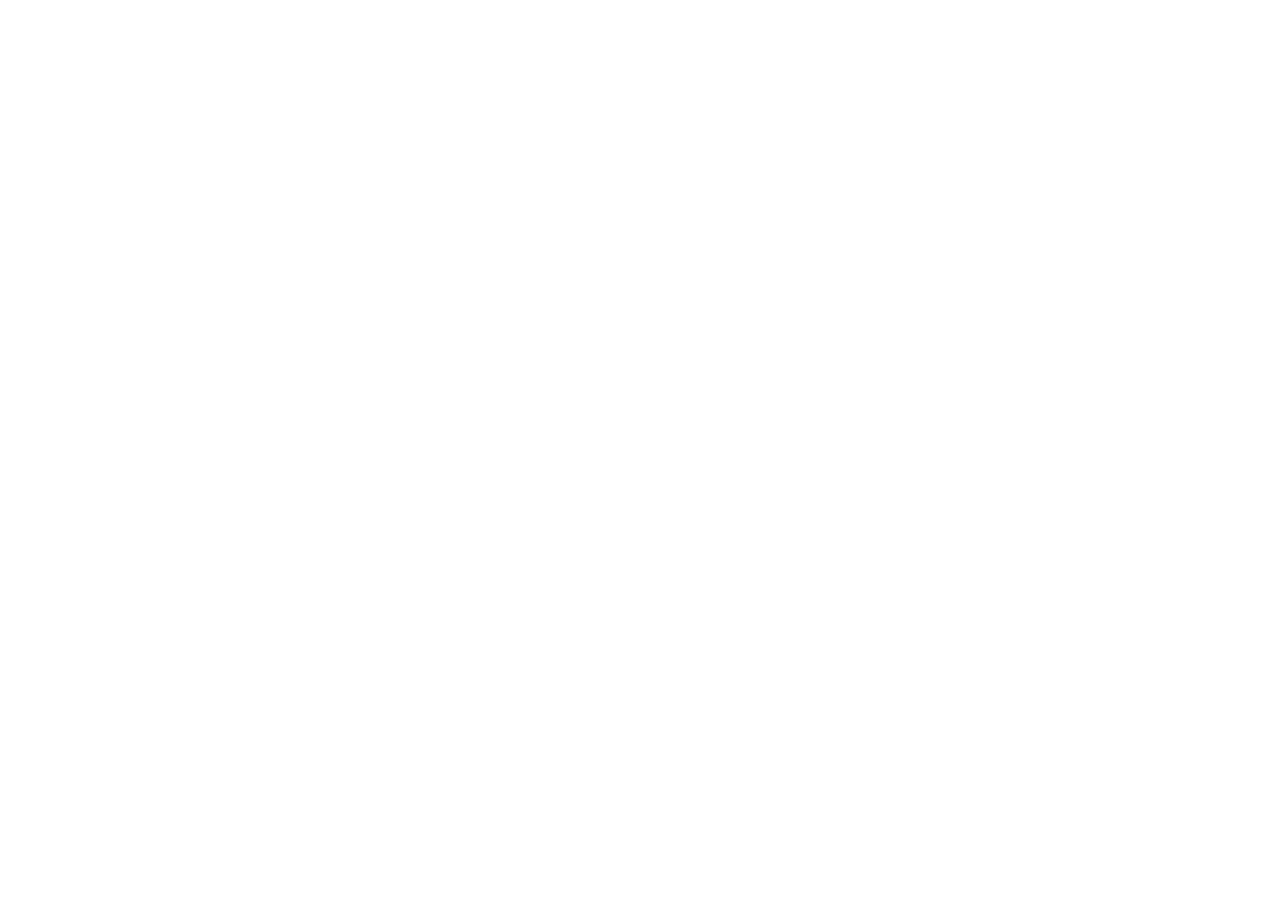
==== index.html @ 8cc7f7be "index-file + favicon" ====
<!DOCTYPE html>
<html lang="en">
<head>
    <meta charset="UTF-8">

    <meta name="description" content="">

    <meta property="og:type" content="website"/>
    <meta property="og:title" content="Ninjago"/>
    <meta property="og:description" content=""/>
    <meta property="og:url" content=""/>
    <meta property="og:image" content=""/>

    <meta name="viewport" content="width=device-width, initial-scale=1">

    <link rel="shortcut icon" href="/favicon.ico" type="image/x-icon">
    <link rel="icon" href="/favicon.ico" type="image/x-icon">

    <title>Ninjago</title>
</head>
<body>

</body>
</html>
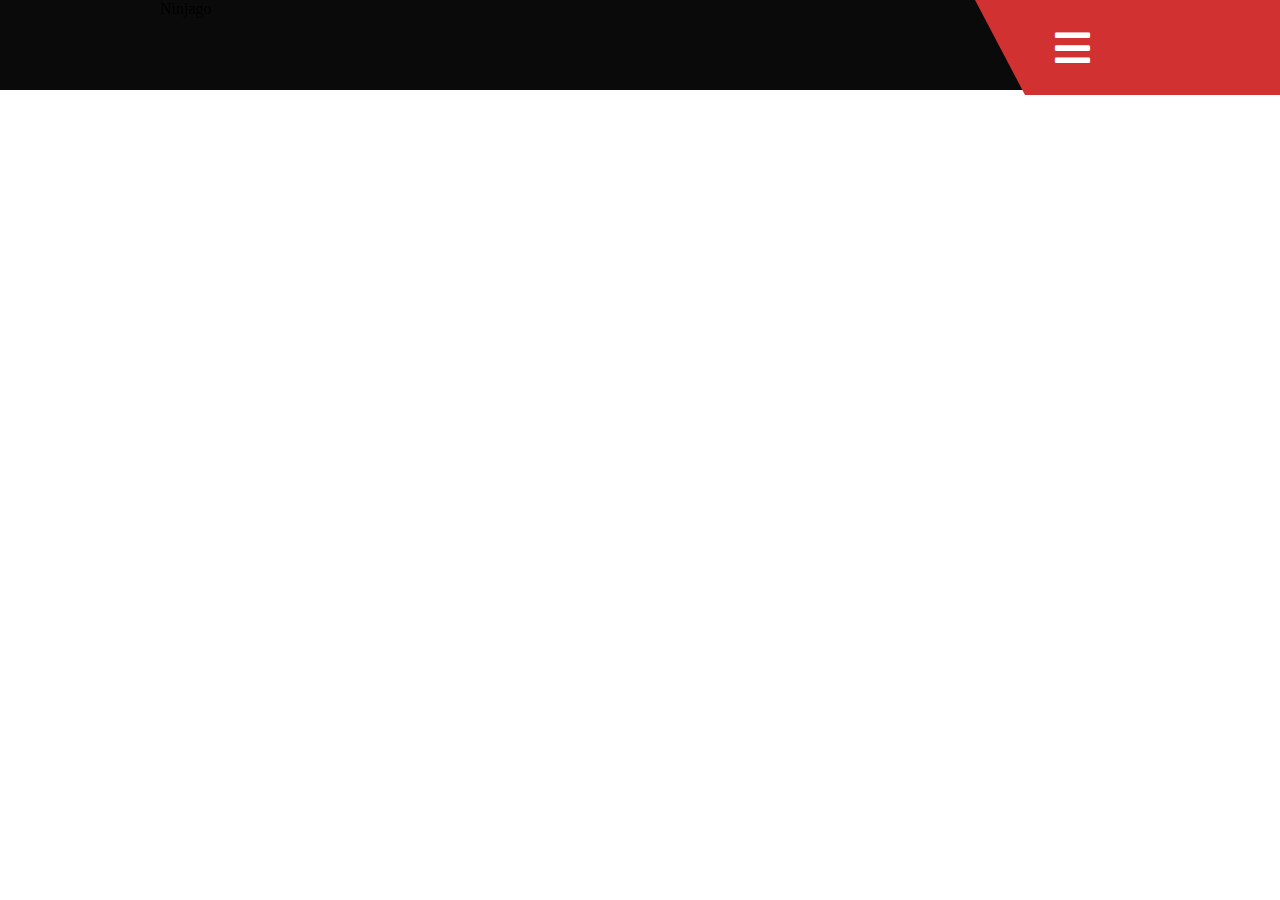
==== commit 57d56af5: "web" ====
--- a/index.html
+++ b/index.html
@@ -1,24 +1,48 @@
 <!DOCTYPE html>
 <html lang="en">
 <head>
-    <meta charset="UTF-8">
+    <meta charset="UTF-8"/>
 
-    <meta name="description" content="">
+    <meta name="description" content="Explore the world of Ninjago, meet them and their stories
+and become a Ninja! This is a fan website made for fans!"/>
 
     <meta property="og:type" content="website"/>
     <meta property="og:title" content="Ninjago"/>
-    <meta property="og:description" content=""/>
+    <meta property="og:description" content="Explore the world of Ninjago, meet them and their stories
+and become a Ninja! This is a fan website made for fans!"/>
     <meta property="og:url" content=""/>
     <meta property="og:image" content=""/>
 
-    <meta name="viewport" content="width=device-width, initial-scale=1">
+    <meta name="viewport" content="width=device-width, initial-scale=1"/>
 
-    <link rel="shortcut icon" href="/favicon.ico" type="image/x-icon">
-    <link rel="icon" href="/favicon.ico" type="image/x-icon">
+    <link rel="shortcut icon" href="favicon.ico" type="image/x-icon"/>
+    <link rel="icon" href="favicon.ico" type="image/x-icon"/>
 
     <title>Ninjago</title>
+
+    <link rel="stylesheet" href="css/reset.css">
+    <link rel="stylesheet" href="css/normalize.css">
+    <link rel="stylesheet" href="css/all.min.css">
+    <link rel="stylesheet" href="css/style.css">
 </head>
 <body>
-
+    <header class="header">
+        <div class="container">
+            <div class="header-container">
+                <div class="logo">
+                    <span>Ninjago</span>
+                </div>
+                <div class="nav-menu">
+                    <div class="nav-container">
+                        <div class="triangle"></div>
+                        <div class="icon-container">
+                            <i class="fas fa-bars"></i>
+                            <div class="red-bar"></div>
+                        </div>
+                    </div>
+                </div>
+            </div>
+        </div>
+    </header>
 </body>
 </html>--- a/css/all.min.css
+++ b/css/all.min.css
@@ -0,0 +1,5 @@
+/*!
+ * Font Awesome Free 5.15.3 by @fontawesome - https://fontawesome.com
+ * License - https://fontawesome.com/license/free (Icons: CC BY 4.0, Fonts: SIL OFL 1.1, Code: MIT License)
+ */
+.fa,.fab,.fad,.fal,.far,.fas{-moz-osx-font-smoothing:grayscale;-webkit-font-smoothing:antialiased;display:inline-block;font-style:normal;font-variant:normal;text-rendering:auto;line-height:1}.fa-lg{font-size:1.33333em;line-height:.75em;vertical-align:-.0667em}.fa-xs{font-size:.75em}.fa-sm{font-size:.875em}.fa-1x{font-size:1em}.fa-2x{font-size:2em}.fa-3x{font-size:3em}.fa-4x{font-size:4em}.fa-5x{font-size:5em}.fa-6x{font-size:6em}.fa-7x{font-size:7em}.fa-8x{font-size:8em}.fa-9x{font-size:9em}.fa-10x{font-size:10em}.fa-fw{text-align:center;width:1.25em}.fa-ul{list-style-type:none;margin-left:2.5em;padding-left:0}.fa-ul>li{position:relative}.fa-li{left:-2em;position:absolute;text-align:center;width:2em;line-height:inherit}.fa-border{border:.08em solid #eee;border-radius:.1em;padding:.2em .25em .15em}.fa-pull-left{float:left}.fa-pull-right{float:right}.fa.fa-pull-left,.fab.fa-pull-left,.fal.fa-pull-left,.far.fa-pull-left,.fas.fa-pull-left{margin-right:.3em}.fa.fa-pull-right,.fab.fa-pull-right,.fal.fa-pull-right,.far.fa-pull-right,.fas.fa-pull-right{margin-left:.3em}.fa-spin{-webkit-animation:fa-spin 2s linear infinite;animation:fa-spin 2s linear infinite}.fa-pulse{-webkit-animation:fa-spin 1s steps(8) infinite;animation:fa-spin 1s steps(8) infinite}@-webkit-keyframes fa-spin{0%{-webkit-transform:rotate(0deg);transform:rotate(0deg)}to{-webkit-transform:rotate(1turn);transform:rotate(1turn)}}@keyframes fa-spin{0%{-webkit-transform:rotate(0deg);transform:rotate(0deg)}to{-webkit-transform:rotate(1turn);transform:rotate(1turn)}}.fa-rotate-90{-ms-filter:"progid:DXImageTransform.Microsoft.BasicImage(rotation=1)";-webkit-transform:rotate(90deg);transform:rotate(90deg)}.fa-rotate-180{-ms-filter:"progid:DXImageTransform.Microsoft.BasicImage(rotation=2)";-webkit-transform:rotate(180deg);transform:rotate(180deg)}.fa-rotate-270{-ms-filter:"progid:DXImageTransform.Microsoft.BasicImage(rotation=3)";-webkit-transform:rotate(270deg);transform:rotate(270deg)}.fa-flip-horizontal{-ms-filter:"progid:DXImageTransform.Microsoft.BasicImage(rotation=0, mirror=1)";-webkit-transform:scaleX(-1);transform:scaleX(-1)}.fa-flip-vertical{-webkit-transform:scaleY(-1);transform:scaleY(-1)}.fa-flip-both,.fa-flip-horizontal.fa-flip-vertical,.fa-flip-vertical{-ms-filter:"progid:DXImageTransform.Microsoft.BasicImage(rotation=2, mirror=1)"}.fa-flip-both,.fa-flip-horizontal.fa-flip-vertical{-webkit-transform:scale(-1);transform:scale(-1)}:root .fa-flip-both,:root .fa-flip-horizontal,:root .fa-flip-vertical,:root .fa-rotate-90,:root .fa-rotate-180,:root .fa-rotate-270{-webkit-filter:none;filter:none}.fa-stack{display:inline-block;height:2em;line-height:2em;position:relative;vertical-align:middle;width:2.5em}.fa-stack-1x,.fa-stack-2x{left:0;position:absolute;text-align:center;width:100%}.fa-stack-1x{line-height:inherit}.fa-stack-2x{font-size:2em}.fa-inverse{color:#fff}.fa-500px:before{content:"\f26e"}.fa-accessible-icon:before{content:"\f368"}.fa-accusoft:before{content:"\f369"}.fa-acquisitions-incorporated:before{content:"\f6af"}.fa-ad:before{content:"\f641"}.fa-address-book:before{content:"\f2b9"}.fa-address-card:before{content:"\f2bb"}.fa-adjust:before{content:"\f042"}.fa-adn:before{content:"\f170"}.fa-adversal:before{content:"\f36a"}.fa-affiliatetheme:before{content:"\f36b"}.fa-air-freshener:before{content:"\f5d0"}.fa-airbnb:before{content:"\f834"}.fa-algolia:before{content:"\f36c"}.fa-align-center:before{content:"\f037"}.fa-align-justify:before{content:"\f039"}.fa-align-left:before{content:"\f036"}.fa-align-right:before{content:"\f038"}.fa-alipay:before{content:"\f642"}.fa-allergies:before{content:"\f461"}.fa-amazon:before{content:"\f270"}.fa-amazon-pay:before{content:"\f42c"}.fa-ambulance:before{content:"\f0f9"}.fa-american-sign-language-interpreting:before{content:"\f2a3"}.fa-amilia:before{content:"\f36d"}.fa-anchor:before{content:"\f13d"}.fa-android:before{content:"\f17b"}.fa-angellist:before{content:"\f209"}.fa-angle-double-down:before{content:"\f103"}.fa-angle-double-left:before{content:"\f100"}.fa-angle-double-right:before{content:"\f101"}.fa-angle-double-up:before{content:"\f102"}.fa-angle-down:before{content:"\f107"}.fa-angle-left:before{content:"\f104"}.fa-angle-right:before{content:"\f105"}.fa-angle-up:before{content:"\f106"}.fa-angry:before{content:"\f556"}.fa-angrycreative:before{content:"\f36e"}.fa-angular:before{content:"\f420"}.fa-ankh:before{content:"\f644"}.fa-app-store:before{content:"\f36f"}.fa-app-store-ios:before{content:"\f370"}.fa-apper:before{content:"\f371"}.fa-apple:before{content:"\f179"}.fa-apple-alt:before{content:"\f5d1"}.fa-apple-pay:before{content:"\f415"}.fa-archive:before{content:"\f187"}.fa-archway:before{content:"\f557"}.fa-arrow-alt-circle-down:before{content:"\f358"}.fa-arrow-alt-circle-left:before{content:"\f359"}.fa-arrow-alt-circle-right:before{content:"\f35a"}.fa-arrow-alt-circle-up:before{content:"\f35b"}.fa-arrow-circle-down:before{content:"\f0ab"}.fa-arrow-circle-left:before{content:"\f0a8"}.fa-arrow-circle-right:before{content:"\f0a9"}.fa-arrow-circle-up:before{content:"\f0aa"}.fa-arrow-down:before{content:"\f063"}.fa-arrow-left:before{content:"\f060"}.fa-arrow-right:before{content:"\f061"}.fa-arrow-up:before{content:"\f062"}.fa-arrows-alt:before{content:"\f0b2"}.fa-arrows-alt-h:before{content:"\f337"}.fa-arrows-alt-v:before{content:"\f338"}.fa-artstation:before{content:"\f77a"}.fa-assistive-listening-systems:before{content:"\f2a2"}.fa-asterisk:before{content:"\f069"}.fa-asymmetrik:before{content:"\f372"}.fa-at:before{content:"\f1fa"}.fa-atlas:before{content:"\f558"}.fa-atlassian:before{content:"\f77b"}.fa-atom:before{content:"\f5d2"}.fa-audible:before{content:"\f373"}.fa-audio-description:before{content:"\f29e"}.fa-autoprefixer:before{content:"\f41c"}.fa-avianex:before{content:"\f374"}.fa-aviato:before{content:"\f421"}.fa-award:before{content:"\f559"}.fa-aws:before{content:"\f375"}.fa-baby:before{content:"\f77c"}.fa-baby-carriage:before{content:"\f77d"}.fa-backspace:before{content:"\f55a"}.fa-backward:before{content:"\f04a"}.fa-bacon:before{content:"\f7e5"}.fa-bacteria:before{content:"\e059"}.fa-bacterium:before{content:"\e05a"}.fa-bahai:before{content:"\f666"}.fa-balance-scale:before{content:"\f24e"}.fa-balance-scale-left:before{content:"\f515"}.fa-balance-scale-right:before{content:"\f516"}.fa-ban:before{content:"\f05e"}.fa-band-aid:before{content:"\f462"}.fa-bandcamp:before{content:"\f2d5"}.fa-barcode:before{content:"\f02a"}.fa-bars:before{content:"\f0c9"}.fa-baseball-ball:before{content:"\f433"}.fa-basketball-ball:before{content:"\f434"}.fa-bath:before{content:"\f2cd"}.fa-battery-empty:before{content:"\f244"}.fa-battery-full:before{content:"\f240"}.fa-battery-half:before{content:"\f242"}.fa-battery-quarter:before{content:"\f243"}.fa-battery-three-quarters:before{content:"\f241"}.fa-battle-net:before{content:"\f835"}.fa-bed:before{content:"\f236"}.fa-beer:before{content:"\f0fc"}.fa-behance:before{content:"\f1b4"}.fa-behance-square:before{content:"\f1b5"}.fa-bell:before{content:"\f0f3"}.fa-bell-slash:before{content:"\f1f6"}.fa-bezier-curve:before{content:"\f55b"}.fa-bible:before{content:"\f647"}.fa-bicycle:before{content:"\f206"}.fa-biking:before{content:"\f84a"}.fa-bimobject:before{content:"\f378"}.fa-binoculars:before{content:"\f1e5"}.fa-biohazard:before{content:"\f780"}.fa-birthday-cake:before{content:"\f1fd"}.fa-bitbucket:before{content:"\f171"}.fa-bitcoin:before{content:"\f379"}.fa-bity:before{content:"\f37a"}.fa-black-tie:before{content:"\f27e"}.fa-blackberry:before{content:"\f37b"}.fa-blender:before{content:"\f517"}.fa-blender-phone:before{content:"\f6b6"}.fa-blind:before{content:"\f29d"}.fa-blog:before{content:"\f781"}.fa-blogger:before{content:"\f37c"}.fa-blogger-b:before{content:"\f37d"}.fa-bluetooth:before{content:"\f293"}.fa-bluetooth-b:before{content:"\f294"}.fa-bold:before{content:"\f032"}.fa-bolt:before{content:"\f0e7"}.fa-bomb:before{content:"\f1e2"}.fa-bone:before{content:"\f5d7"}.fa-bong:before{content:"\f55c"}.fa-book:before{content:"\f02d"}.fa-book-dead:before{content:"\f6b7"}.fa-book-medical:before{content:"\f7e6"}.fa-book-open:before{content:"\f518"}.fa-book-reader:before{content:"\f5da"}.fa-bookmark:before{content:"\f02e"}.fa-bootstrap:before{content:"\f836"}.fa-border-all:before{content:"\f84c"}.fa-border-none:before{content:"\f850"}.fa-border-style:before{content:"\f853"}.fa-bowling-ball:before{content:"\f436"}.fa-box:before{content:"\f466"}.fa-box-open:before{content:"\f49e"}.fa-box-tissue:before{content:"\e05b"}.fa-boxes:before{content:"\f468"}.fa-braille:before{content:"\f2a1"}.fa-brain:before{content:"\f5dc"}.fa-bread-slice:before{content:"\f7ec"}.fa-briefcase:before{content:"\f0b1"}.fa-briefcase-medical:before{content:"\f469"}.fa-broadcast-tower:before{content:"\f519"}.fa-broom:before{content:"\f51a"}.fa-brush:before{content:"\f55d"}.fa-btc:before{content:"\f15a"}.fa-buffer:before{content:"\f837"}.fa-bug:before{content:"\f188"}.fa-building:before{content:"\f1ad"}.fa-bullhorn:before{content:"\f0a1"}.fa-bullseye:before{content:"\f140"}.fa-burn:before{content:"\f46a"}.fa-buromobelexperte:before{content:"\f37f"}.fa-bus:before{content:"\f207"}.fa-bus-alt:before{content:"\f55e"}.fa-business-time:before{content:"\f64a"}.fa-buy-n-large:before{content:"\f8a6"}.fa-buysellads:before{content:"\f20d"}.fa-calculator:before{content:"\f1ec"}.fa-calendar:before{content:"\f133"}.fa-calendar-alt:before{content:"\f073"}.fa-calendar-check:before{content:"\f274"}.fa-calendar-day:before{content:"\f783"}.fa-calendar-minus:before{content:"\f272"}.fa-calendar-plus:before{content:"\f271"}.fa-calendar-times:before{content:"\f273"}.fa-calendar-week:before{content:"\f784"}.fa-camera:before{content:"\f030"}.fa-camera-retro:before{content:"\f083"}.fa-campground:before{content:"\f6bb"}.fa-canadian-maple-leaf:before{content:"\f785"}.fa-candy-cane:before{content:"\f786"}.fa-cannabis:before{content:"\f55f"}.fa-capsules:before{content:"\f46b"}.fa-car:before{content:"\f1b9"}.fa-car-alt:before{content:"\f5de"}.fa-car-battery:before{content:"\f5df"}.fa-car-crash:before{content:"\f5e1"}.fa-car-side:before{content:"\f5e4"}.fa-caravan:before{content:"\f8ff"}.fa-caret-down:before{content:"\f0d7"}.fa-caret-left:before{content:"\f0d9"}.fa-caret-right:before{content:"\f0da"}.fa-caret-square-down:before{content:"\f150"}.fa-caret-square-left:before{content:"\f191"}.fa-caret-square-right:before{content:"\f152"}.fa-caret-square-up:before{content:"\f151"}.fa-caret-up:before{content:"\f0d8"}.fa-carrot:before{content:"\f787"}.fa-cart-arrow-down:before{content:"\f218"}.fa-cart-plus:before{content:"\f217"}.fa-cash-register:before{content:"\f788"}.fa-cat:before{content:"\f6be"}.fa-cc-amazon-pay:before{content:"\f42d"}.fa-cc-amex:before{content:"\f1f3"}.fa-cc-apple-pay:before{content:"\f416"}.fa-cc-diners-club:before{content:"\f24c"}.fa-cc-discover:before{content:"\f1f2"}.fa-cc-jcb:before{content:"\f24b"}.fa-cc-mastercard:before{content:"\f1f1"}.fa-cc-paypal:before{content:"\f1f4"}.fa-cc-stripe:before{content:"\f1f5"}.fa-cc-visa:before{content:"\f1f0"}.fa-centercode:before{content:"\f380"}.fa-centos:before{content:"\f789"}.fa-certificate:before{content:"\f0a3"}.fa-chair:before{content:"\f6c0"}.fa-chalkboard:before{content:"\f51b"}.fa-chalkboard-teacher:before{content:"\f51c"}.fa-charging-station:before{content:"\f5e7"}.fa-chart-area:before{content:"\f1fe"}.fa-chart-bar:before{content:"\f080"}.fa-chart-line:before{content:"\f201"}.fa-chart-pie:before{content:"\f200"}.fa-check:before{content:"\f00c"}.fa-check-circle:before{content:"\f058"}.fa-check-double:before{content:"\f560"}.fa-check-square:before{content:"\f14a"}.fa-cheese:before{content:"\f7ef"}.fa-chess:before{content:"\f439"}.fa-chess-bishop:before{content:"\f43a"}.fa-chess-board:before{content:"\f43c"}.fa-chess-king:before{content:"\f43f"}.fa-chess-knight:before{content:"\f441"}.fa-chess-pawn:before{content:"\f443"}.fa-chess-queen:before{content:"\f445"}.fa-chess-rook:before{content:"\f447"}.fa-chevron-circle-down:before{content:"\f13a"}.fa-chevron-circle-left:before{content:"\f137"}.fa-chevron-circle-right:before{content:"\f138"}.fa-chevron-circle-up:before{content:"\f139"}.fa-chevron-down:before{content:"\f078"}.fa-chevron-left:before{content:"\f053"}.fa-chevron-right:before{content:"\f054"}.fa-chevron-up:before{content:"\f077"}.fa-child:before{content:"\f1ae"}.fa-chrome:before{content:"\f268"}.fa-chromecast:before{content:"\f838"}.fa-church:before{content:"\f51d"}.fa-circle:before{content:"\f111"}.fa-circle-notch:before{content:"\f1ce"}.fa-city:before{content:"\f64f"}.fa-clinic-medical:before{content:"\f7f2"}.fa-clipboard:before{content:"\f328"}.fa-clipboard-check:before{content:"\f46c"}.fa-clipboard-list:before{content:"\f46d"}.fa-clock:before{content:"\f017"}.fa-clone:before{content:"\f24d"}.fa-closed-captioning:before{content:"\f20a"}.fa-cloud:before{content:"\f0c2"}.fa-cloud-download-alt:before{content:"\f381"}.fa-cloud-meatball:before{content:"\f73b"}.fa-cloud-moon:before{content:"\f6c3"}.fa-cloud-moon-rain:before{content:"\f73c"}.fa-cloud-rain:before{content:"\f73d"}.fa-cloud-showers-heavy:before{content:"\f740"}.fa-cloud-sun:before{content:"\f6c4"}.fa-cloud-sun-rain:before{content:"\f743"}.fa-cloud-upload-alt:before{content:"\f382"}.fa-cloudflare:before{content:"\e07d"}.fa-cloudscale:before{content:"\f383"}.fa-cloudsmith:before{content:"\f384"}.fa-cloudversify:before{content:"\f385"}.fa-cocktail:before{content:"\f561"}.fa-code:before{content:"\f121"}.fa-code-branch:before{content:"\f126"}.fa-codepen:before{content:"\f1cb"}.fa-codiepie:before{content:"\f284"}.fa-coffee:before{content:"\f0f4"}.fa-cog:before{content:"\f013"}.fa-cogs:before{content:"\f085"}.fa-coins:before{content:"\f51e"}.fa-columns:before{content:"\f0db"}.fa-comment:before{content:"\f075"}.fa-comment-alt:before{content:"\f27a"}.fa-comment-dollar:before{content:"\f651"}.fa-comment-dots:before{content:"\f4ad"}.fa-comment-medical:before{content:"\f7f5"}.fa-comment-slash:before{content:"\f4b3"}.fa-comments:before{content:"\f086"}.fa-comments-dollar:before{content:"\f653"}.fa-compact-disc:before{content:"\f51f"}.fa-compass:before{content:"\f14e"}.fa-compress:before{content:"\f066"}.fa-compress-alt:before{content:"\f422"}.fa-compress-arrows-alt:before{content:"\f78c"}.fa-concierge-bell:before{content:"\f562"}.fa-confluence:before{content:"\f78d"}.fa-connectdevelop:before{content:"\f20e"}.fa-contao:before{content:"\f26d"}.fa-cookie:before{content:"\f563"}.fa-cookie-bite:before{content:"\f564"}.fa-copy:before{content:"\f0c5"}.fa-copyright:before{content:"\f1f9"}.fa-cotton-bureau:before{content:"\f89e"}.fa-couch:before{content:"\f4b8"}.fa-cpanel:before{content:"\f388"}.fa-creative-commons:before{content:"\f25e"}.fa-creative-commons-by:before{content:"\f4e7"}.fa-creative-commons-nc:before{content:"\f4e8"}.fa-creative-commons-nc-eu:before{content:"\f4e9"}.fa-creative-commons-nc-jp:before{content:"\f4ea"}.fa-creative-commons-nd:before{content:"\f4eb"}.fa-creative-commons-pd:before{content:"\f4ec"}.fa-creative-commons-pd-alt:before{content:"\f4ed"}.fa-creative-commons-remix:before{content:"\f4ee"}.fa-creative-commons-sa:before{content:"\f4ef"}.fa-creative-commons-sampling:before{content:"\f4f0"}.fa-creative-commons-sampling-plus:before{content:"\f4f1"}.fa-creative-commons-share:before{content:"\f4f2"}.fa-creative-commons-zero:before{content:"\f4f3"}.fa-credit-card:before{content:"\f09d"}.fa-critical-role:before{content:"\f6c9"}.fa-crop:before{content:"\f125"}.fa-crop-alt:before{content:"\f565"}.fa-cross:before{content:"\f654"}.fa-crosshairs:before{content:"\f05b"}.fa-crow:before{content:"\f520"}.fa-crown:before{content:"\f521"}.fa-crutch:before{content:"\f7f7"}.fa-css3:before{content:"\f13c"}.fa-css3-alt:before{content:"\f38b"}.fa-cube:before{content:"\f1b2"}.fa-cubes:before{content:"\f1b3"}.fa-cut:before{content:"\f0c4"}.fa-cuttlefish:before{content:"\f38c"}.fa-d-and-d:before{content:"\f38d"}.fa-d-and-d-beyond:before{content:"\f6ca"}.fa-dailymotion:before{content:"\e052"}.fa-dashcube:before{content:"\f210"}.fa-database:before{content:"\f1c0"}.fa-deaf:before{content:"\f2a4"}.fa-deezer:before{content:"\e077"}.fa-delicious:before{content:"\f1a5"}.fa-democrat:before{content:"\f747"}.fa-deploydog:before{content:"\f38e"}.fa-deskpro:before{content:"\f38f"}.fa-desktop:before{content:"\f108"}.fa-dev:before{content:"\f6cc"}.fa-deviantart:before{content:"\f1bd"}.fa-dharmachakra:before{content:"\f655"}.fa-dhl:before{content:"\f790"}.fa-diagnoses:before{content:"\f470"}.fa-diaspora:before{content:"\f791"}.fa-dice:before{content:"\f522"}.fa-dice-d20:before{content:"\f6cf"}.fa-dice-d6:before{content:"\f6d1"}.fa-dice-five:before{content:"\f523"}.fa-dice-four:before{content:"\f524"}.fa-dice-one:before{content:"\f525"}.fa-dice-six:before{content:"\f526"}.fa-dice-three:before{content:"\f527"}.fa-dice-two:before{content:"\f528"}.fa-digg:before{content:"\f1a6"}.fa-digital-ocean:before{content:"\f391"}.fa-digital-tachograph:before{content:"\f566"}.fa-directions:before{content:"\f5eb"}.fa-discord:before{content:"\f392"}.fa-discourse:before{content:"\f393"}.fa-disease:before{content:"\f7fa"}.fa-divide:before{content:"\f529"}.fa-dizzy:before{content:"\f567"}.fa-dna:before{content:"\f471"}.fa-dochub:before{content:"\f394"}.fa-docker:before{content:"\f395"}.fa-dog:before{content:"\f6d3"}.fa-dollar-sign:before{content:"\f155"}.fa-dolly:before{content:"\f472"}.fa-dolly-flatbed:before{content:"\f474"}.fa-donate:before{content:"\f4b9"}.fa-door-closed:before{content:"\f52a"}.fa-door-open:before{content:"\f52b"}.fa-dot-circle:before{content:"\f192"}.fa-dove:before{content:"\f4ba"}.fa-download:before{content:"\f019"}.fa-draft2digital:before{content:"\f396"}.fa-drafting-compass:before{content:"\f568"}.fa-dragon:before{content:"\f6d5"}.fa-draw-polygon:before{content:"\f5ee"}.fa-dribbble:before{content:"\f17d"}.fa-dribbble-square:before{content:"\f397"}.fa-dropbox:before{content:"\f16b"}.fa-drum:before{content:"\f569"}.fa-drum-steelpan:before{content:"\f56a"}.fa-drumstick-bite:before{content:"\f6d7"}.fa-drupal:before{content:"\f1a9"}.fa-dumbbell:before{content:"\f44b"}.fa-dumpster:before{content:"\f793"}.fa-dumpster-fire:before{content:"\f794"}.fa-dungeon:before{content:"\f6d9"}.fa-dyalog:before{content:"\f399"}.fa-earlybirds:before{content:"\f39a"}.fa-ebay:before{content:"\f4f4"}.fa-edge:before{content:"\f282"}.fa-edge-legacy:before{content:"\e078"}.fa-edit:before{content:"\f044"}.fa-egg:before{content:"\f7fb"}.fa-eject:before{content:"\f052"}.fa-elementor:before{content:"\f430"}.fa-ellipsis-h:before{content:"\f141"}.fa-ellipsis-v:before{content:"\f142"}.fa-ello:before{content:"\f5f1"}.fa-ember:before{content:"\f423"}.fa-empire:before{content:"\f1d1"}.fa-envelope:before{content:"\f0e0"}.fa-envelope-open:before{content:"\f2b6"}.fa-envelope-open-text:before{content:"\f658"}.fa-envelope-square:before{content:"\f199"}.fa-envira:before{content:"\f299"}.fa-equals:before{content:"\f52c"}.fa-eraser:before{content:"\f12d"}.fa-erlang:before{content:"\f39d"}.fa-ethereum:before{content:"\f42e"}.fa-ethernet:before{content:"\f796"}.fa-etsy:before{content:"\f2d7"}.fa-euro-sign:before{content:"\f153"}.fa-evernote:before{content:"\f839"}.fa-exchange-alt:before{content:"\f362"}.fa-exclamation:before{content:"\f12a"}.fa-exclamation-circle:before{content:"\f06a"}.fa-exclamation-triangle:before{content:"\f071"}.fa-expand:before{content:"\f065"}.fa-expand-alt:before{content:"\f424"}.fa-expand-arrows-alt:before{content:"\f31e"}.fa-expeditedssl:before{content:"\f23e"}.fa-external-link-alt:before{content:"\f35d"}.fa-external-link-square-alt:before{content:"\f360"}.fa-eye:before{content:"\f06e"}.fa-eye-dropper:before{content:"\f1fb"}.fa-eye-slash:before{content:"\f070"}.fa-facebook:before{content:"\f09a"}.fa-facebook-f:before{content:"\f39e"}.fa-facebook-messenger:before{content:"\f39f"}.fa-facebook-square:before{content:"\f082"}.fa-fan:before{content:"\f863"}.fa-fantasy-flight-games:before{content:"\f6dc"}.fa-fast-backward:before{content:"\f049"}.fa-fast-forward:before{content:"\f050"}.fa-faucet:before{content:"\e005"}.fa-fax:before{content:"\f1ac"}.fa-feather:before{content:"\f52d"}.fa-feather-alt:before{content:"\f56b"}.fa-fedex:before{content:"\f797"}.fa-fedora:before{content:"\f798"}.fa-female:before{content:"\f182"}.fa-fighter-jet:before{content:"\f0fb"}.fa-figma:before{content:"\f799"}.fa-file:before{content:"\f15b"}.fa-file-alt:before{content:"\f15c"}.fa-file-archive:before{content:"\f1c6"}.fa-file-audio:before{content:"\f1c7"}.fa-file-code:before{content:"\f1c9"}.fa-file-contract:before{content:"\f56c"}.fa-file-csv:before{content:"\f6dd"}.fa-file-download:before{content:"\f56d"}.fa-file-excel:before{content:"\f1c3"}.fa-file-export:before{content:"\f56e"}.fa-file-image:before{content:"\f1c5"}.fa-file-import:before{content:"\f56f"}.fa-file-invoice:before{content:"\f570"}.fa-file-invoice-dollar:before{content:"\f571"}.fa-file-medical:before{content:"\f477"}.fa-file-medical-alt:before{content:"\f478"}.fa-file-pdf:before{content:"\f1c1"}.fa-file-powerpoint:before{content:"\f1c4"}.fa-file-prescription:before{content:"\f572"}.fa-file-signature:before{content:"\f573"}.fa-file-upload:before{content:"\f574"}.fa-file-video:before{content:"\f1c8"}.fa-file-word:before{content:"\f1c2"}.fa-fill:before{content:"\f575"}.fa-fill-drip:before{content:"\f576"}.fa-film:before{content:"\f008"}.fa-filter:before{content:"\f0b0"}.fa-fingerprint:before{content:"\f577"}.fa-fire:before{content:"\f06d"}.fa-fire-alt:before{content:"\f7e4"}.fa-fire-extinguisher:before{content:"\f134"}.fa-firefox:before{content:"\f269"}.fa-firefox-browser:before{content:"\e007"}.fa-first-aid:before{content:"\f479"}.fa-first-order:before{content:"\f2b0"}.fa-first-order-alt:before{content:"\f50a"}.fa-firstdraft:before{content:"\f3a1"}.fa-fish:before{content:"\f578"}.fa-fist-raised:before{content:"\f6de"}.fa-flag:before{content:"\f024"}.fa-flag-checkered:before{content:"\f11e"}.fa-flag-usa:before{content:"\f74d"}.fa-flask:before{content:"\f0c3"}.fa-flickr:before{content:"\f16e"}.fa-flipboard:before{content:"\f44d"}.fa-flushed:before{content:"\f579"}.fa-fly:before{content:"\f417"}.fa-folder:before{content:"\f07b"}.fa-folder-minus:before{content:"\f65d"}.fa-folder-open:before{content:"\f07c"}.fa-folder-plus:before{content:"\f65e"}.fa-font:before{content:"\f031"}.fa-font-awesome:before{content:"\f2b4"}.fa-font-awesome-alt:before{content:"\f35c"}.fa-font-awesome-flag:before{content:"\f425"}.fa-font-awesome-logo-full:before{content:"\f4e6"}.fa-fonticons:before{content:"\f280"}.fa-fonticons-fi:before{content:"\f3a2"}.fa-football-ball:before{content:"\f44e"}.fa-fort-awesome:before{content:"\f286"}.fa-fort-awesome-alt:before{content:"\f3a3"}.fa-forumbee:before{content:"\f211"}.fa-forward:before{content:"\f04e"}.fa-foursquare:before{content:"\f180"}.fa-free-code-camp:before{content:"\f2c5"}.fa-freebsd:before{content:"\f3a4"}.fa-frog:before{content:"\f52e"}.fa-frown:before{content:"\f119"}.fa-frown-open:before{content:"\f57a"}.fa-fulcrum:before{content:"\f50b"}.fa-funnel-dollar:before{content:"\f662"}.fa-futbol:before{content:"\f1e3"}.fa-galactic-republic:before{content:"\f50c"}.fa-galactic-senate:before{content:"\f50d"}.fa-gamepad:before{content:"\f11b"}.fa-gas-pump:before{content:"\f52f"}.fa-gavel:before{content:"\f0e3"}.fa-gem:before{content:"\f3a5"}.fa-genderless:before{content:"\f22d"}.fa-get-pocket:before{content:"\f265"}.fa-gg:before{content:"\f260"}.fa-gg-circle:before{content:"\f261"}.fa-ghost:before{content:"\f6e2"}.fa-gift:before{content:"\f06b"}.fa-gifts:before{content:"\f79c"}.fa-git:before{content:"\f1d3"}.fa-git-alt:before{content:"\f841"}.fa-git-square:before{content:"\f1d2"}.fa-github:before{content:"\f09b"}.fa-github-alt:before{content:"\f113"}.fa-github-square:before{content:"\f092"}.fa-gitkraken:before{content:"\f3a6"}.fa-gitlab:before{content:"\f296"}.fa-gitter:before{content:"\f426"}.fa-glass-cheers:before{content:"\f79f"}.fa-glass-martini:before{content:"\f000"}.fa-glass-martini-alt:before{content:"\f57b"}.fa-glass-whiskey:before{content:"\f7a0"}.fa-glasses:before{content:"\f530"}.fa-glide:before{content:"\f2a5"}.fa-glide-g:before{content:"\f2a6"}.fa-globe:before{content:"\f0ac"}.fa-globe-africa:before{content:"\f57c"}.fa-globe-americas:before{content:"\f57d"}.fa-globe-asia:before{content:"\f57e"}.fa-globe-europe:before{content:"\f7a2"}.fa-gofore:before{content:"\f3a7"}.fa-golf-ball:before{content:"\f450"}.fa-goodreads:before{content:"\f3a8"}.fa-goodreads-g:before{content:"\f3a9"}.fa-google:before{content:"\f1a0"}.fa-google-drive:before{content:"\f3aa"}.fa-google-pay:before{content:"\e079"}.fa-google-play:before{content:"\f3ab"}.fa-google-plus:before{content:"\f2b3"}.fa-google-plus-g:before{content:"\f0d5"}.fa-google-plus-square:before{content:"\f0d4"}.fa-google-wallet:before{content:"\f1ee"}.fa-gopuram:before{content:"\f664"}.fa-graduation-cap:before{content:"\f19d"}.fa-gratipay:before{content:"\f184"}.fa-grav:before{content:"\f2d6"}.fa-greater-than:before{content:"\f531"}.fa-greater-than-equal:before{content:"\f532"}.fa-grimace:before{content:"\f57f"}.fa-grin:before{content:"\f580"}.fa-grin-alt:before{content:"\f581"}.fa-grin-beam:before{content:"\f582"}.fa-grin-beam-sweat:before{content:"\f583"}.fa-grin-hearts:before{content:"\f584"}.fa-grin-squint:before{content:"\f585"}.fa-grin-squint-tears:before{content:"\f586"}.fa-grin-stars:before{content:"\f587"}.fa-grin-tears:before{content:"\f588"}.fa-grin-tongue:before{content:"\f589"}.fa-grin-tongue-squint:before{content:"\f58a"}.fa-grin-tongue-wink:before{content:"\f58b"}.fa-grin-wink:before{content:"\f58c"}.fa-grip-horizontal:before{content:"\f58d"}.fa-grip-lines:before{content:"\f7a4"}.fa-grip-lines-vertical:before{content:"\f7a5"}.fa-grip-vertical:before{content:"\f58e"}.fa-gripfire:before{content:"\f3ac"}.fa-grunt:before{content:"\f3ad"}.fa-guilded:before{content:"\e07e"}.fa-guitar:before{content:"\f7a6"}.fa-gulp:before{content:"\f3ae"}.fa-h-square:before{content:"\f0fd"}.fa-hacker-news:before{content:"\f1d4"}.fa-hacker-news-square:before{content:"\f3af"}.fa-hackerrank:before{content:"\f5f7"}.fa-hamburger:before{content:"\f805"}.fa-hammer:before{content:"\f6e3"}.fa-hamsa:before{content:"\f665"}.fa-hand-holding:before{content:"\f4bd"}.fa-hand-holding-heart:before{content:"\f4be"}.fa-hand-holding-medical:before{content:"\e05c"}.fa-hand-holding-usd:before{content:"\f4c0"}.fa-hand-holding-water:before{content:"\f4c1"}.fa-hand-lizard:before{content:"\f258"}.fa-hand-middle-finger:before{content:"\f806"}.fa-hand-paper:before{content:"\f256"}.fa-hand-peace:before{content:"\f25b"}.fa-hand-point-down:before{content:"\f0a7"}.fa-hand-point-left:before{content:"\f0a5"}.fa-hand-point-right:before{content:"\f0a4"}.fa-hand-point-up:before{content:"\f0a6"}.fa-hand-pointer:before{content:"\f25a"}.fa-hand-rock:before{content:"\f255"}.fa-hand-scissors:before{content:"\f257"}.fa-hand-sparkles:before{content:"\e05d"}.fa-hand-spock:before{content:"\f259"}.fa-hands:before{content:"\f4c2"}.fa-hands-helping:before{content:"\f4c4"}.fa-hands-wash:before{content:"\e05e"}.fa-handshake:before{content:"\f2b5"}.fa-handshake-alt-slash:before{content:"\e05f"}.fa-handshake-slash:before{content:"\e060"}.fa-hanukiah:before{content:"\f6e6"}.fa-hard-hat:before{content:"\f807"}.fa-hashtag:before{content:"\f292"}.fa-hat-cowboy:before{content:"\f8c0"}.fa-hat-cowboy-side:before{content:"\f8c1"}.fa-hat-wizard:before{content:"\f6e8"}.fa-hdd:before{content:"\f0a0"}.fa-head-side-cough:before{content:"\e061"}.fa-head-side-cough-slash:before{content:"\e062"}.fa-head-side-mask:before{content:"\e063"}.fa-head-side-virus:before{content:"\e064"}.fa-heading:before{content:"\f1dc"}.fa-headphones:before{content:"\f025"}.fa-headphones-alt:before{content:"\f58f"}.fa-headset:before{content:"\f590"}.fa-heart:before{content:"\f004"}.fa-heart-broken:before{content:"\f7a9"}.fa-heartbeat:before{content:"\f21e"}.fa-helicopter:before{content:"\f533"}.fa-highlighter:before{content:"\f591"}.fa-hiking:before{content:"\f6ec"}.fa-hippo:before{content:"\f6ed"}.fa-hips:before{content:"\f452"}.fa-hire-a-helper:before{content:"\f3b0"}.fa-history:before{content:"\f1da"}.fa-hive:before{content:"\e07f"}.fa-hockey-puck:before{content:"\f453"}.fa-holly-berry:before{content:"\f7aa"}.fa-home:before{content:"\f015"}.fa-hooli:before{content:"\f427"}.fa-hornbill:before{content:"\f592"}.fa-horse:before{content:"\f6f0"}.fa-horse-head:before{content:"\f7ab"}.fa-hospital:before{content:"\f0f8"}.fa-hospital-alt:before{content:"\f47d"}.fa-hospital-symbol:before{content:"\f47e"}.fa-hospital-user:before{content:"\f80d"}.fa-hot-tub:before{content:"\f593"}.fa-hotdog:before{content:"\f80f"}.fa-hotel:before{content:"\f594"}.fa-hotjar:before{content:"\f3b1"}.fa-hourglass:before{content:"\f254"}.fa-hourglass-end:before{content:"\f253"}.fa-hourglass-half:before{content:"\f252"}.fa-hourglass-start:before{content:"\f251"}.fa-house-damage:before{content:"\f6f1"}.fa-house-user:before{content:"\e065"}.fa-houzz:before{content:"\f27c"}.fa-hryvnia:before{content:"\f6f2"}.fa-html5:before{content:"\f13b"}.fa-hubspot:before{content:"\f3b2"}.fa-i-cursor:before{content:"\f246"}.fa-ice-cream:before{content:"\f810"}.fa-icicles:before{content:"\f7ad"}.fa-icons:before{content:"\f86d"}.fa-id-badge:before{content:"\f2c1"}.fa-id-card:before{content:"\f2c2"}.fa-id-card-alt:before{content:"\f47f"}.fa-ideal:before{content:"\e013"}.fa-igloo:before{content:"\f7ae"}.fa-image:before{content:"\f03e"}.fa-images:before{content:"\f302"}.fa-imdb:before{content:"\f2d8"}.fa-inbox:before{content:"\f01c"}.fa-indent:before{content:"\f03c"}.fa-industry:before{content:"\f275"}.fa-infinity:before{content:"\f534"}.fa-info:before{content:"\f129"}.fa-info-circle:before{content:"\f05a"}.fa-innosoft:before{content:"\e080"}.fa-instagram:before{content:"\f16d"}.fa-instagram-square:before{content:"\e055"}.fa-instalod:before{content:"\e081"}.fa-intercom:before{content:"\f7af"}.fa-internet-explorer:before{content:"\f26b"}.fa-invision:before{content:"\f7b0"}.fa-ioxhost:before{content:"\f208"}.fa-italic:before{content:"\f033"}.fa-itch-io:before{content:"\f83a"}.fa-itunes:before{content:"\f3b4"}.fa-itunes-note:before{content:"\f3b5"}.fa-java:before{content:"\f4e4"}.fa-jedi:before{content:"\f669"}.fa-jedi-order:before{content:"\f50e"}.fa-jenkins:before{content:"\f3b6"}.fa-jira:before{content:"\f7b1"}.fa-joget:before{content:"\f3b7"}.fa-joint:before{content:"\f595"}.fa-joomla:before{content:"\f1aa"}.fa-journal-whills:before{content:"\f66a"}.fa-js:before{content:"\f3b8"}.fa-js-square:before{content:"\f3b9"}.fa-jsfiddle:before{content:"\f1cc"}.fa-kaaba:before{content:"\f66b"}.fa-kaggle:before{content:"\f5fa"}.fa-key:before{content:"\f084"}.fa-keybase:before{content:"\f4f5"}.fa-keyboard:before{content:"\f11c"}.fa-keycdn:before{content:"\f3ba"}.fa-khanda:before{content:"\f66d"}.fa-kickstarter:before{content:"\f3bb"}.fa-kickstarter-k:before{content:"\f3bc"}.fa-kiss:before{content:"\f596"}.fa-kiss-beam:before{content:"\f597"}.fa-kiss-wink-heart:before{content:"\f598"}.fa-kiwi-bird:before{content:"\f535"}.fa-korvue:before{content:"\f42f"}.fa-landmark:before{content:"\f66f"}.fa-language:before{content:"\f1ab"}.fa-laptop:before{content:"\f109"}.fa-laptop-code:before{content:"\f5fc"}.fa-laptop-house:before{content:"\e066"}.fa-laptop-medical:before{content:"\f812"}.fa-laravel:before{content:"\f3bd"}.fa-lastfm:before{content:"\f202"}.fa-lastfm-square:before{content:"\f203"}.fa-laugh:before{content:"\f599"}.fa-laugh-beam:before{content:"\f59a"}.fa-laugh-squint:before{content:"\f59b"}.fa-laugh-wink:before{content:"\f59c"}.fa-layer-group:before{content:"\f5fd"}.fa-leaf:before{content:"\f06c"}.fa-leanpub:before{content:"\f212"}.fa-lemon:before{content:"\f094"}.fa-less:before{content:"\f41d"}.fa-less-than:before{content:"\f536"}.fa-less-than-equal:before{content:"\f537"}.fa-level-down-alt:before{content:"\f3be"}.fa-level-up-alt:before{content:"\f3bf"}.fa-life-ring:before{content:"\f1cd"}.fa-lightbulb:before{content:"\f0eb"}.fa-line:before{content:"\f3c0"}.fa-link:before{content:"\f0c1"}.fa-linkedin:before{content:"\f08c"}.fa-linkedin-in:before{content:"\f0e1"}.fa-linode:before{content:"\f2b8"}.fa-linux:before{content:"\f17c"}.fa-lira-sign:before{content:"\f195"}.fa-list:before{content:"\f03a"}.fa-list-alt:before{content:"\f022"}.fa-list-ol:before{content:"\f0cb"}.fa-list-ul:before{content:"\f0ca"}.fa-location-arrow:before{content:"\f124"}.fa-lock:before{content:"\f023"}.fa-lock-open:before{content:"\f3c1"}.fa-long-arrow-alt-down:before{content:"\f309"}.fa-long-arrow-alt-left:before{content:"\f30a"}.fa-long-arrow-alt-right:before{content:"\f30b"}.fa-long-arrow-alt-up:before{content:"\f30c"}.fa-low-vision:before{content:"\f2a8"}.fa-luggage-cart:before{content:"\f59d"}.fa-lungs:before{content:"\f604"}.fa-lungs-virus:before{content:"\e067"}.fa-lyft:before{content:"\f3c3"}.fa-magento:before{content:"\f3c4"}.fa-magic:before{content:"\f0d0"}.fa-magnet:before{content:"\f076"}.fa-mail-bulk:before{content:"\f674"}.fa-mailchimp:before{content:"\f59e"}.fa-male:before{content:"\f183"}.fa-mandalorian:before{content:"\f50f"}.fa-map:before{content:"\f279"}.fa-map-marked:before{content:"\f59f"}.fa-map-marked-alt:before{content:"\f5a0"}.fa-map-marker:before{content:"\f041"}.fa-map-marker-alt:before{content:"\f3c5"}.fa-map-pin:before{content:"\f276"}.fa-map-signs:before{content:"\f277"}.fa-markdown:before{content:"\f60f"}.fa-marker:before{content:"\f5a1"}.fa-mars:before{content:"\f222"}.fa-mars-double:before{content:"\f227"}.fa-mars-stroke:before{content:"\f229"}.fa-mars-stroke-h:before{content:"\f22b"}.fa-mars-stroke-v:before{content:"\f22a"}.fa-mask:before{content:"\f6fa"}.fa-mastodon:before{content:"\f4f6"}.fa-maxcdn:before{content:"\f136"}.fa-mdb:before{content:"\f8ca"}.fa-medal:before{content:"\f5a2"}.fa-medapps:before{content:"\f3c6"}.fa-medium:before{content:"\f23a"}.fa-medium-m:before{content:"\f3c7"}.fa-medkit:before{content:"\f0fa"}.fa-medrt:before{content:"\f3c8"}.fa-meetup:before{content:"\f2e0"}.fa-megaport:before{content:"\f5a3"}.fa-meh:before{content:"\f11a"}.fa-meh-blank:before{content:"\f5a4"}.fa-meh-rolling-eyes:before{content:"\f5a5"}.fa-memory:before{content:"\f538"}.fa-mendeley:before{content:"\f7b3"}.fa-menorah:before{content:"\f676"}.fa-mercury:before{content:"\f223"}.fa-meteor:before{content:"\f753"}.fa-microblog:before{content:"\e01a"}.fa-microchip:before{content:"\f2db"}.fa-microphone:before{content:"\f130"}.fa-microphone-alt:before{content:"\f3c9"}.fa-microphone-alt-slash:before{content:"\f539"}.fa-microphone-slash:before{content:"\f131"}.fa-microscope:before{content:"\f610"}.fa-microsoft:before{content:"\f3ca"}.fa-minus:before{content:"\f068"}.fa-minus-circle:before{content:"\f056"}.fa-minus-square:before{content:"\f146"}.fa-mitten:before{content:"\f7b5"}.fa-mix:before{content:"\f3cb"}.fa-mixcloud:before{content:"\f289"}.fa-mixer:before{content:"\e056"}.fa-mizuni:before{content:"\f3cc"}.fa-mobile:before{content:"\f10b"}.fa-mobile-alt:before{content:"\f3cd"}.fa-modx:before{content:"\f285"}.fa-monero:before{content:"\f3d0"}.fa-money-bill:before{content:"\f0d6"}.fa-money-bill-alt:before{content:"\f3d1"}.fa-money-bill-wave:before{content:"\f53a"}.fa-money-bill-wave-alt:before{content:"\f53b"}.fa-money-check:before{content:"\f53c"}.fa-money-check-alt:before{content:"\f53d"}.fa-monument:before{content:"\f5a6"}.fa-moon:before{content:"\f186"}.fa-mortar-pestle:before{content:"\f5a7"}.fa-mosque:before{content:"\f678"}.fa-motorcycle:before{content:"\f21c"}.fa-mountain:before{content:"\f6fc"}.fa-mouse:before{content:"\f8cc"}.fa-mouse-pointer:before{content:"\f245"}.fa-mug-hot:before{content:"\f7b6"}.fa-music:before{content:"\f001"}.fa-napster:before{content:"\f3d2"}.fa-neos:before{content:"\f612"}.fa-network-wired:before{content:"\f6ff"}.fa-neuter:before{content:"\f22c"}.fa-newspaper:before{content:"\f1ea"}.fa-nimblr:before{content:"\f5a8"}.fa-node:before{content:"\f419"}.fa-node-js:before{content:"\f3d3"}.fa-not-equal:before{content:"\f53e"}.fa-notes-medical:before{content:"\f481"}.fa-npm:before{content:"\f3d4"}.fa-ns8:before{content:"\f3d5"}.fa-nutritionix:before{content:"\f3d6"}.fa-object-group:before{content:"\f247"}.fa-object-ungroup:before{content:"\f248"}.fa-octopus-deploy:before{content:"\e082"}.fa-odnoklassniki:before{content:"\f263"}.fa-odnoklassniki-square:before{content:"\f264"}.fa-oil-can:before{content:"\f613"}.fa-old-republic:before{content:"\f510"}.fa-om:before{content:"\f679"}.fa-opencart:before{content:"\f23d"}.fa-openid:before{content:"\f19b"}.fa-opera:before{content:"\f26a"}.fa-optin-monster:before{content:"\f23c"}.fa-orcid:before{content:"\f8d2"}.fa-osi:before{content:"\f41a"}.fa-otter:before{content:"\f700"}.fa-outdent:before{content:"\f03b"}.fa-page4:before{content:"\f3d7"}.fa-pagelines:before{content:"\f18c"}.fa-pager:before{content:"\f815"}.fa-paint-brush:before{content:"\f1fc"}.fa-paint-roller:before{content:"\f5aa"}.fa-palette:before{content:"\f53f"}.fa-palfed:before{content:"\f3d8"}.fa-pallet:before{content:"\f482"}.fa-paper-plane:before{content:"\f1d8"}.fa-paperclip:before{content:"\f0c6"}.fa-parachute-box:before{content:"\f4cd"}.fa-paragraph:before{content:"\f1dd"}.fa-parking:before{content:"\f540"}.fa-passport:before{content:"\f5ab"}.fa-pastafarianism:before{content:"\f67b"}.fa-paste:before{content:"\f0ea"}.fa-patreon:before{content:"\f3d9"}.fa-pause:before{content:"\f04c"}.fa-pause-circle:before{content:"\f28b"}.fa-paw:before{content:"\f1b0"}.fa-paypal:before{content:"\f1ed"}.fa-peace:before{content:"\f67c"}.fa-pen:before{content:"\f304"}.fa-pen-alt:before{content:"\f305"}.fa-pen-fancy:before{content:"\f5ac"}.fa-pen-nib:before{content:"\f5ad"}.fa-pen-square:before{content:"\f14b"}.fa-pencil-alt:before{content:"\f303"}.fa-pencil-ruler:before{content:"\f5ae"}.fa-penny-arcade:before{content:"\f704"}.fa-people-arrows:before{content:"\e068"}.fa-people-carry:before{content:"\f4ce"}.fa-pepper-hot:before{content:"\f816"}.fa-perbyte:before{content:"\e083"}.fa-percent:before{content:"\f295"}.fa-percentage:before{content:"\f541"}.fa-periscope:before{content:"\f3da"}.fa-person-booth:before{content:"\f756"}.fa-phabricator:before{content:"\f3db"}.fa-phoenix-framework:before{content:"\f3dc"}.fa-phoenix-squadron:before{content:"\f511"}.fa-phone:before{content:"\f095"}.fa-phone-alt:before{content:"\f879"}.fa-phone-slash:before{content:"\f3dd"}.fa-phone-square:before{content:"\f098"}.fa-phone-square-alt:before{content:"\f87b"}.fa-phone-volume:before{content:"\f2a0"}.fa-photo-video:before{content:"\f87c"}.fa-php:before{content:"\f457"}.fa-pied-piper:before{content:"\f2ae"}.fa-pied-piper-alt:before{content:"\f1a8"}.fa-pied-piper-hat:before{content:"\f4e5"}.fa-pied-piper-pp:before{content:"\f1a7"}.fa-pied-piper-square:before{content:"\e01e"}.fa-piggy-bank:before{content:"\f4d3"}.fa-pills:before{content:"\f484"}.fa-pinterest:before{content:"\f0d2"}.fa-pinterest-p:before{content:"\f231"}.fa-pinterest-square:before{content:"\f0d3"}.fa-pizza-slice:before{content:"\f818"}.fa-place-of-worship:before{content:"\f67f"}.fa-plane:before{content:"\f072"}.fa-plane-arrival:before{content:"\f5af"}.fa-plane-departure:before{content:"\f5b0"}.fa-plane-slash:before{content:"\e069"}.fa-play:before{content:"\f04b"}.fa-play-circle:before{content:"\f144"}.fa-playstation:before{content:"\f3df"}.fa-plug:before{content:"\f1e6"}.fa-plus:before{content:"\f067"}.fa-plus-circle:before{content:"\f055"}.fa-plus-square:before{content:"\f0fe"}.fa-podcast:before{content:"\f2ce"}.fa-poll:before{content:"\f681"}.fa-poll-h:before{content:"\f682"}.fa-poo:before{content:"\f2fe"}.fa-poo-storm:before{content:"\f75a"}.fa-poop:before{content:"\f619"}.fa-portrait:before{content:"\f3e0"}.fa-pound-sign:before{content:"\f154"}.fa-power-off:before{content:"\f011"}.fa-pray:before{content:"\f683"}.fa-praying-hands:before{content:"\f684"}.fa-prescription:before{content:"\f5b1"}.fa-prescription-bottle:before{content:"\f485"}.fa-prescription-bottle-alt:before{content:"\f486"}.fa-print:before{content:"\f02f"}.fa-procedures:before{content:"\f487"}.fa-product-hunt:before{content:"\f288"}.fa-project-diagram:before{content:"\f542"}.fa-pump-medical:before{content:"\e06a"}.fa-pump-soap:before{content:"\e06b"}.fa-pushed:before{content:"\f3e1"}.fa-puzzle-piece:before{content:"\f12e"}.fa-python:before{content:"\f3e2"}.fa-qq:before{content:"\f1d6"}.fa-qrcode:before{content:"\f029"}.fa-question:before{content:"\f128"}.fa-question-circle:before{content:"\f059"}.fa-quidditch:before{content:"\f458"}.fa-quinscape:before{content:"\f459"}.fa-quora:before{content:"\f2c4"}.fa-quote-left:before{content:"\f10d"}.fa-quote-right:before{content:"\f10e"}.fa-quran:before{content:"\f687"}.fa-r-project:before{content:"\f4f7"}.fa-radiation:before{content:"\f7b9"}.fa-radiation-alt:before{content:"\f7ba"}.fa-rainbow:before{content:"\f75b"}.fa-random:before{content:"\f074"}.fa-raspberry-pi:before{content:"\f7bb"}.fa-ravelry:before{content:"\f2d9"}.fa-react:before{content:"\f41b"}.fa-reacteurope:before{content:"\f75d"}.fa-readme:before{content:"\f4d5"}.fa-rebel:before{content:"\f1d0"}.fa-receipt:before{content:"\f543"}.fa-record-vinyl:before{content:"\f8d9"}.fa-recycle:before{content:"\f1b8"}.fa-red-river:before{content:"\f3e3"}.fa-reddit:before{content:"\f1a1"}.fa-reddit-alien:before{content:"\f281"}.fa-reddit-square:before{content:"\f1a2"}.fa-redhat:before{content:"\f7bc"}.fa-redo:before{content:"\f01e"}.fa-redo-alt:before{content:"\f2f9"}.fa-registered:before{content:"\f25d"}.fa-remove-format:before{content:"\f87d"}.fa-renren:before{content:"\f18b"}.fa-reply:before{content:"\f3e5"}.fa-reply-all:before{content:"\f122"}.fa-replyd:before{content:"\f3e6"}.fa-republican:before{content:"\f75e"}.fa-researchgate:before{content:"\f4f8"}.fa-resolving:before{content:"\f3e7"}.fa-restroom:before{content:"\f7bd"}.fa-retweet:before{content:"\f079"}.fa-rev:before{content:"\f5b2"}.fa-ribbon:before{content:"\f4d6"}.fa-ring:before{content:"\f70b"}.fa-road:before{content:"\f018"}.fa-robot:before{content:"\f544"}.fa-rocket:before{content:"\f135"}.fa-rocketchat:before{content:"\f3e8"}.fa-rockrms:before{content:"\f3e9"}.fa-route:before{content:"\f4d7"}.fa-rss:before{content:"\f09e"}.fa-rss-square:before{content:"\f143"}.fa-ruble-sign:before{content:"\f158"}.fa-ruler:before{content:"\f545"}.fa-ruler-combined:before{content:"\f546"}.fa-ruler-horizontal:before{content:"\f547"}.fa-ruler-vertical:before{content:"\f548"}.fa-running:before{content:"\f70c"}.fa-rupee-sign:before{content:"\f156"}.fa-rust:before{content:"\e07a"}.fa-sad-cry:before{content:"\f5b3"}.fa-sad-tear:before{content:"\f5b4"}.fa-safari:before{content:"\f267"}.fa-salesforce:before{content:"\f83b"}.fa-sass:before{content:"\f41e"}.fa-satellite:before{content:"\f7bf"}.fa-satellite-dish:before{content:"\f7c0"}.fa-save:before{content:"\f0c7"}.fa-schlix:before{content:"\f3ea"}.fa-school:before{content:"\f549"}.fa-screwdriver:before{content:"\f54a"}.fa-scribd:before{content:"\f28a"}.fa-scroll:before{content:"\f70e"}.fa-sd-card:before{content:"\f7c2"}.fa-search:before{content:"\f002"}.fa-search-dollar:before{content:"\f688"}.fa-search-location:before{content:"\f689"}.fa-search-minus:before{content:"\f010"}.fa-search-plus:before{content:"\f00e"}.fa-searchengin:before{content:"\f3eb"}.fa-seedling:before{content:"\f4d8"}.fa-sellcast:before{content:"\f2da"}.fa-sellsy:before{content:"\f213"}.fa-server:before{content:"\f233"}.fa-servicestack:before{content:"\f3ec"}.fa-shapes:before{content:"\f61f"}.fa-share:before{content:"\f064"}.fa-share-alt:before{content:"\f1e0"}.fa-share-alt-square:before{content:"\f1e1"}.fa-share-square:before{content:"\f14d"}.fa-shekel-sign:before{content:"\f20b"}.fa-shield-alt:before{content:"\f3ed"}.fa-shield-virus:before{content:"\e06c"}.fa-ship:before{content:"\f21a"}.fa-shipping-fast:before{content:"\f48b"}.fa-shirtsinbulk:before{content:"\f214"}.fa-shoe-prints:before{content:"\f54b"}.fa-shopify:before{content:"\e057"}.fa-shopping-bag:before{content:"\f290"}.fa-shopping-basket:before{content:"\f291"}.fa-shopping-cart:before{content:"\f07a"}.fa-shopware:before{content:"\f5b5"}.fa-shower:before{content:"\f2cc"}.fa-shuttle-van:before{content:"\f5b6"}.fa-sign:before{content:"\f4d9"}.fa-sign-in-alt:before{content:"\f2f6"}.fa-sign-language:before{content:"\f2a7"}.fa-sign-out-alt:before{content:"\f2f5"}.fa-signal:before{content:"\f012"}.fa-signature:before{content:"\f5b7"}.fa-sim-card:before{content:"\f7c4"}.fa-simplybuilt:before{content:"\f215"}.fa-sink:before{content:"\e06d"}.fa-sistrix:before{content:"\f3ee"}.fa-sitemap:before{content:"\f0e8"}.fa-sith:before{content:"\f512"}.fa-skating:before{content:"\f7c5"}.fa-sketch:before{content:"\f7c6"}.fa-skiing:before{content:"\f7c9"}.fa-skiing-nordic:before{content:"\f7ca"}.fa-skull:before{content:"\f54c"}.fa-skull-crossbones:before{content:"\f714"}.fa-skyatlas:before{content:"\f216"}.fa-skype:before{content:"\f17e"}.fa-slack:before{content:"\f198"}.fa-slack-hash:before{content:"\f3ef"}.fa-slash:before{content:"\f715"}.fa-sleigh:before{content:"\f7cc"}.fa-sliders-h:before{content:"\f1de"}.fa-slideshare:before{content:"\f1e7"}.fa-smile:before{content:"\f118"}.fa-smile-beam:before{content:"\f5b8"}.fa-smile-wink:before{content:"\f4da"}.fa-smog:before{content:"\f75f"}.fa-smoking:before{content:"\f48d"}.fa-smoking-ban:before{content:"\f54d"}.fa-sms:before{content:"\f7cd"}.fa-snapchat:before{content:"\f2ab"}.fa-snapchat-ghost:before{content:"\f2ac"}.fa-snapchat-square:before{content:"\f2ad"}.fa-snowboarding:before{content:"\f7ce"}.fa-snowflake:before{content:"\f2dc"}.fa-snowman:before{content:"\f7d0"}.fa-snowplow:before{content:"\f7d2"}.fa-soap:before{content:"\e06e"}.fa-socks:before{content:"\f696"}.fa-solar-panel:before{content:"\f5ba"}.fa-sort:before{content:"\f0dc"}.fa-sort-alpha-down:before{content:"\f15d"}.fa-sort-alpha-down-alt:before{content:"\f881"}.fa-sort-alpha-up:before{content:"\f15e"}.fa-sort-alpha-up-alt:before{content:"\f882"}.fa-sort-amount-down:before{content:"\f160"}.fa-sort-amount-down-alt:before{content:"\f884"}.fa-sort-amount-up:before{content:"\f161"}.fa-sort-amount-up-alt:before{content:"\f885"}.fa-sort-down:before{content:"\f0dd"}.fa-sort-numeric-down:before{content:"\f162"}.fa-sort-numeric-down-alt:before{content:"\f886"}.fa-sort-numeric-up:before{content:"\f163"}.fa-sort-numeric-up-alt:before{content:"\f887"}.fa-sort-up:before{content:"\f0de"}.fa-soundcloud:before{content:"\f1be"}.fa-sourcetree:before{content:"\f7d3"}.fa-spa:before{content:"\f5bb"}.fa-space-shuttle:before{content:"\f197"}.fa-speakap:before{content:"\f3f3"}.fa-speaker-deck:before{content:"\f83c"}.fa-spell-check:before{content:"\f891"}.fa-spider:before{content:"\f717"}.fa-spinner:before{content:"\f110"}.fa-splotch:before{content:"\f5bc"}.fa-spotify:before{content:"\f1bc"}.fa-spray-can:before{content:"\f5bd"}.fa-square:before{content:"\f0c8"}.fa-square-full:before{content:"\f45c"}.fa-square-root-alt:before{content:"\f698"}.fa-squarespace:before{content:"\f5be"}.fa-stack-exchange:before{content:"\f18d"}.fa-stack-overflow:before{content:"\f16c"}.fa-stackpath:before{content:"\f842"}.fa-stamp:before{content:"\f5bf"}.fa-star:before{content:"\f005"}.fa-star-and-crescent:before{content:"\f699"}.fa-star-half:before{content:"\f089"}.fa-star-half-alt:before{content:"\f5c0"}.fa-star-of-david:before{content:"\f69a"}.fa-star-of-life:before{content:"\f621"}.fa-staylinked:before{content:"\f3f5"}.fa-steam:before{content:"\f1b6"}.fa-steam-square:before{content:"\f1b7"}.fa-steam-symbol:before{content:"\f3f6"}.fa-step-backward:before{content:"\f048"}.fa-step-forward:before{content:"\f051"}.fa-stethoscope:before{content:"\f0f1"}.fa-sticker-mule:before{content:"\f3f7"}.fa-sticky-note:before{content:"\f249"}.fa-stop:before{content:"\f04d"}.fa-stop-circle:before{content:"\f28d"}.fa-stopwatch:before{content:"\f2f2"}.fa-stopwatch-20:before{content:"\e06f"}.fa-store:before{content:"\f54e"}.fa-store-alt:before{content:"\f54f"}.fa-store-alt-slash:before{content:"\e070"}.fa-store-slash:before{content:"\e071"}.fa-strava:before{content:"\f428"}.fa-stream:before{content:"\f550"}.fa-street-view:before{content:"\f21d"}.fa-strikethrough:before{content:"\f0cc"}.fa-stripe:before{content:"\f429"}.fa-stripe-s:before{content:"\f42a"}.fa-stroopwafel:before{content:"\f551"}.fa-studiovinari:before{content:"\f3f8"}.fa-stumbleupon:before{content:"\f1a4"}.fa-stumbleupon-circle:before{content:"\f1a3"}.fa-subscript:before{content:"\f12c"}.fa-subway:before{content:"\f239"}.fa-suitcase:before{content:"\f0f2"}.fa-suitcase-rolling:before{content:"\f5c1"}.fa-sun:before{content:"\f185"}.fa-superpowers:before{content:"\f2dd"}.fa-superscript:before{content:"\f12b"}.fa-supple:before{content:"\f3f9"}.fa-surprise:before{content:"\f5c2"}.fa-suse:before{content:"\f7d6"}.fa-swatchbook:before{content:"\f5c3"}.fa-swift:before{content:"\f8e1"}.fa-swimmer:before{content:"\f5c4"}.fa-swimming-pool:before{content:"\f5c5"}.fa-symfony:before{content:"\f83d"}.fa-synagogue:before{content:"\f69b"}.fa-sync:before{content:"\f021"}.fa-sync-alt:before{content:"\f2f1"}.fa-syringe:before{content:"\f48e"}.fa-table:before{content:"\f0ce"}.fa-table-tennis:before{content:"\f45d"}.fa-tablet:before{content:"\f10a"}.fa-tablet-alt:before{content:"\f3fa"}.fa-tablets:before{content:"\f490"}.fa-tachometer-alt:before{content:"\f3fd"}.fa-tag:before{content:"\f02b"}.fa-tags:before{content:"\f02c"}.fa-tape:before{content:"\f4db"}.fa-tasks:before{content:"\f0ae"}.fa-taxi:before{content:"\f1ba"}.fa-teamspeak:before{content:"\f4f9"}.fa-teeth:before{content:"\f62e"}.fa-teeth-open:before{content:"\f62f"}.fa-telegram:before{content:"\f2c6"}.fa-telegram-plane:before{content:"\f3fe"}.fa-temperature-high:before{content:"\f769"}.fa-temperature-low:before{content:"\f76b"}.fa-tencent-weibo:before{content:"\f1d5"}.fa-tenge:before{content:"\f7d7"}.fa-terminal:before{content:"\f120"}.fa-text-height:before{content:"\f034"}.fa-text-width:before{content:"\f035"}.fa-th:before{content:"\f00a"}.fa-th-large:before{content:"\f009"}.fa-th-list:before{content:"\f00b"}.fa-the-red-yeti:before{content:"\f69d"}.fa-theater-masks:before{content:"\f630"}.fa-themeco:before{content:"\f5c6"}.fa-themeisle:before{content:"\f2b2"}.fa-thermometer:before{content:"\f491"}.fa-thermometer-empty:before{content:"\f2cb"}.fa-thermometer-full:before{content:"\f2c7"}.fa-thermometer-half:before{content:"\f2c9"}.fa-thermometer-quarter:before{content:"\f2ca"}.fa-thermometer-three-quarters:before{content:"\f2c8"}.fa-think-peaks:before{content:"\f731"}.fa-thumbs-down:before{content:"\f165"}.fa-thumbs-up:before{content:"\f164"}.fa-thumbtack:before{content:"\f08d"}.fa-ticket-alt:before{content:"\f3ff"}.fa-tiktok:before{content:"\e07b"}.fa-times:before{content:"\f00d"}.fa-times-circle:before{content:"\f057"}.fa-tint:before{content:"\f043"}.fa-tint-slash:before{content:"\f5c7"}.fa-tired:before{content:"\f5c8"}.fa-toggle-off:before{content:"\f204"}.fa-toggle-on:before{content:"\f205"}.fa-toilet:before{content:"\f7d8"}.fa-toilet-paper:before{content:"\f71e"}.fa-toilet-paper-slash:before{content:"\e072"}.fa-toolbox:before{content:"\f552"}.fa-tools:before{content:"\f7d9"}.fa-tooth:before{content:"\f5c9"}.fa-torah:before{content:"\f6a0"}.fa-torii-gate:before{content:"\f6a1"}.fa-tractor:before{content:"\f722"}.fa-trade-federation:before{content:"\f513"}.fa-trademark:before{content:"\f25c"}.fa-traffic-light:before{content:"\f637"}.fa-trailer:before{content:"\e041"}.fa-train:before{content:"\f238"}.fa-tram:before{content:"\f7da"}.fa-transgender:before{content:"\f224"}.fa-transgender-alt:before{content:"\f225"}.fa-trash:before{content:"\f1f8"}.fa-trash-alt:before{content:"\f2ed"}.fa-trash-restore:before{content:"\f829"}.fa-trash-restore-alt:before{content:"\f82a"}.fa-tree:before{content:"\f1bb"}.fa-trello:before{content:"\f181"}.fa-tripadvisor:before{content:"\f262"}.fa-trophy:before{content:"\f091"}.fa-truck:before{content:"\f0d1"}.fa-truck-loading:before{content:"\f4de"}.fa-truck-monster:before{content:"\f63b"}.fa-truck-moving:before{content:"\f4df"}.fa-truck-pickup:before{content:"\f63c"}.fa-tshirt:before{content:"\f553"}.fa-tty:before{content:"\f1e4"}.fa-tumblr:before{content:"\f173"}.fa-tumblr-square:before{content:"\f174"}.fa-tv:before{content:"\f26c"}.fa-twitch:before{content:"\f1e8"}.fa-twitter:before{content:"\f099"}.fa-twitter-square:before{content:"\f081"}.fa-typo3:before{content:"\f42b"}.fa-uber:before{content:"\f402"}.fa-ubuntu:before{content:"\f7df"}.fa-uikit:before{content:"\f403"}.fa-umbraco:before{content:"\f8e8"}.fa-umbrella:before{content:"\f0e9"}.fa-umbrella-beach:before{content:"\f5ca"}.fa-uncharted:before{content:"\e084"}.fa-underline:before{content:"\f0cd"}.fa-undo:before{content:"\f0e2"}.fa-undo-alt:before{content:"\f2ea"}.fa-uniregistry:before{content:"\f404"}.fa-unity:before{content:"\e049"}.fa-universal-access:before{content:"\f29a"}.fa-university:before{content:"\f19c"}.fa-unlink:before{content:"\f127"}.fa-unlock:before{content:"\f09c"}.fa-unlock-alt:before{content:"\f13e"}.fa-unsplash:before{content:"\e07c"}.fa-untappd:before{content:"\f405"}.fa-upload:before{content:"\f093"}.fa-ups:before{content:"\f7e0"}.fa-usb:before{content:"\f287"}.fa-user:before{content:"\f007"}.fa-user-alt:before{content:"\f406"}.fa-user-alt-slash:before{content:"\f4fa"}.fa-user-astronaut:before{content:"\f4fb"}.fa-user-check:before{content:"\f4fc"}.fa-user-circle:before{content:"\f2bd"}.fa-user-clock:before{content:"\f4fd"}.fa-user-cog:before{content:"\f4fe"}.fa-user-edit:before{content:"\f4ff"}.fa-user-friends:before{content:"\f500"}.fa-user-graduate:before{content:"\f501"}.fa-user-injured:before{content:"\f728"}.fa-user-lock:before{content:"\f502"}.fa-user-md:before{content:"\f0f0"}.fa-user-minus:before{content:"\f503"}.fa-user-ninja:before{content:"\f504"}.fa-user-nurse:before{content:"\f82f"}.fa-user-plus:before{content:"\f234"}.fa-user-secret:before{content:"\f21b"}.fa-user-shield:before{content:"\f505"}.fa-user-slash:before{content:"\f506"}.fa-user-tag:before{content:"\f507"}.fa-user-tie:before{content:"\f508"}.fa-user-times:before{content:"\f235"}.fa-users:before{content:"\f0c0"}.fa-users-cog:before{content:"\f509"}.fa-users-slash:before{content:"\e073"}.fa-usps:before{content:"\f7e1"}.fa-ussunnah:before{content:"\f407"}.fa-utensil-spoon:before{content:"\f2e5"}.fa-utensils:before{content:"\f2e7"}.fa-vaadin:before{content:"\f408"}.fa-vector-square:before{content:"\f5cb"}.fa-venus:before{content:"\f221"}.fa-venus-double:before{content:"\f226"}.fa-venus-mars:before{content:"\f228"}.fa-vest:before{content:"\e085"}.fa-vest-patches:before{content:"\e086"}.fa-viacoin:before{content:"\f237"}.fa-viadeo:before{content:"\f2a9"}.fa-viadeo-square:before{content:"\f2aa"}.fa-vial:before{content:"\f492"}.fa-vials:before{content:"\f493"}.fa-viber:before{content:"\f409"}.fa-video:before{content:"\f03d"}.fa-video-slash:before{content:"\f4e2"}.fa-vihara:before{content:"\f6a7"}.fa-vimeo:before{content:"\f40a"}.fa-vimeo-square:before{content:"\f194"}.fa-vimeo-v:before{content:"\f27d"}.fa-vine:before{content:"\f1ca"}.fa-virus:before{content:"\e074"}.fa-virus-slash:before{content:"\e075"}.fa-viruses:before{content:"\e076"}.fa-vk:before{content:"\f189"}.fa-vnv:before{content:"\f40b"}.fa-voicemail:before{content:"\f897"}.fa-volleyball-ball:before{content:"\f45f"}.fa-volume-down:before{content:"\f027"}.fa-volume-mute:before{content:"\f6a9"}.fa-volume-off:before{content:"\f026"}.fa-volume-up:before{content:"\f028"}.fa-vote-yea:before{content:"\f772"}.fa-vr-cardboard:before{content:"\f729"}.fa-vuejs:before{content:"\f41f"}.fa-walking:before{content:"\f554"}.fa-wallet:before{content:"\f555"}.fa-warehouse:before{content:"\f494"}.fa-watchman-monitoring:before{content:"\e087"}.fa-water:before{content:"\f773"}.fa-wave-square:before{content:"\f83e"}.fa-waze:before{content:"\f83f"}.fa-weebly:before{content:"\f5cc"}.fa-weibo:before{content:"\f18a"}.fa-weight:before{content:"\f496"}.fa-weight-hanging:before{content:"\f5cd"}.fa-weixin:before{content:"\f1d7"}.fa-whatsapp:before{content:"\f232"}.fa-whatsapp-square:before{content:"\f40c"}.fa-wheelchair:before{content:"\f193"}.fa-whmcs:before{content:"\f40d"}.fa-wifi:before{content:"\f1eb"}.fa-wikipedia-w:before{content:"\f266"}.fa-wind:before{content:"\f72e"}.fa-window-close:before{content:"\f410"}.fa-window-maximize:before{content:"\f2d0"}.fa-window-minimize:before{content:"\f2d1"}.fa-window-restore:before{content:"\f2d2"}.fa-windows:before{content:"\f17a"}.fa-wine-bottle:before{content:"\f72f"}.fa-wine-glass:before{content:"\f4e3"}.fa-wine-glass-alt:before{content:"\f5ce"}.fa-wix:before{content:"\f5cf"}.fa-wizards-of-the-coast:before{content:"\f730"}.fa-wodu:before{content:"\e088"}.fa-wolf-pack-battalion:before{content:"\f514"}.fa-won-sign:before{content:"\f159"}.fa-wordpress:before{content:"\f19a"}.fa-wordpress-simple:before{content:"\f411"}.fa-wpbeginner:before{content:"\f297"}.fa-wpexplorer:before{content:"\f2de"}.fa-wpforms:before{content:"\f298"}.fa-wpressr:before{content:"\f3e4"}.fa-wrench:before{content:"\f0ad"}.fa-x-ray:before{content:"\f497"}.fa-xbox:before{content:"\f412"}.fa-xing:before{content:"\f168"}.fa-xing-square:before{content:"\f169"}.fa-y-combinator:before{content:"\f23b"}.fa-yahoo:before{content:"\f19e"}.fa-yammer:before{content:"\f840"}.fa-yandex:before{content:"\f413"}.fa-yandex-international:before{content:"\f414"}.fa-yarn:before{content:"\f7e3"}.fa-yelp:before{content:"\f1e9"}.fa-yen-sign:before{content:"\f157"}.fa-yin-yang:before{content:"\f6ad"}.fa-yoast:before{content:"\f2b1"}.fa-youtube:before{content:"\f167"}.fa-youtube-square:before{content:"\f431"}.fa-zhihu:before{content:"\f63f"}.sr-only{border:0;clip:rect(0,0,0,0);height:1px;margin:-1px;overflow:hidden;padding:0;position:absolute;width:1px}.sr-only-focusable:active,.sr-only-focusable:focus{clip:auto;height:auto;margin:0;overflow:visible;position:static;width:auto}@font-face{font-family:"Font Awesome 5 Brands";font-style:normal;font-weight:400;font-display:block;src:url(../webfonts/fa-brands-400.eot);src:url(../webfonts/fa-brands-400.eot?#iefix) format("embedded-opentype"),url(../webfonts/fa-brands-400.woff2) format("woff2"),url(../webfonts/fa-brands-400.woff) format("woff"),url(../webfonts/fa-brands-400.ttf) format("truetype"),url(../webfonts/fa-brands-400.svg#fontawesome) format("svg")}.fab{font-family:"Font Awesome 5 Brands"}@font-face{font-family:"Font Awesome 5 Free";font-style:normal;font-weight:400;font-display:block;src:url(../webfonts/fa-regular-400.eot);src:url(../webfonts/fa-regular-400.eot?#iefix) format("embedded-opentype"),url(../webfonts/fa-regular-400.woff2) format("woff2"),url(../webfonts/fa-regular-400.woff) format("woff"),url(../webfonts/fa-regular-400.ttf) format("truetype"),url(../webfonts/fa-regular-400.svg#fontawesome) format("svg")}.fab,.far{font-weight:400}@font-face{font-family:"Font Awesome 5 Free";font-style:normal;font-weight:900;font-display:block;src:url(../webfonts/fa-solid-900.eot);src:url(../webfonts/fa-solid-900.eot?#iefix) format("embedded-opentype"),url(../webfonts/fa-solid-900.woff2) format("woff2"),url(../webfonts/fa-solid-900.woff) format("woff"),url(../webfonts/fa-solid-900.ttf) format("truetype"),url(../webfonts/fa-solid-900.svg#fontawesome) format("svg")}.fa,.far,.fas{font-family:"Font Awesome 5 Free"}.fa,.fas{font-weight:900}--- a/css/style.css
+++ b/css/style.css
@@ -0,0 +1,74 @@
+* {
+    margin: 0;
+    padding: 0;
+    box-sizing: border-box;
+}
+
+.container {
+    max-width: 960px;
+    margin: 0 auto;
+    padding: 0;
+    position: relative;
+}
+
+/* header*/
+.header {
+    background-color: #0A0A0A;
+    height: 90px;
+    width: 100%;
+
+    position: fixed;
+    top: 0;
+    left: 0;
+}
+
+
+.header-container {
+    display: flex;
+    justify-content: space-between;
+}
+
+.nav-container {
+    display: flex;
+}
+
+.triangle {
+    border-top: 95px solid #D13131;
+    border-left: 50px solid transparent;
+    height: 95px;
+    width: 0;
+}
+
+.icon-container {
+    height: 95px;
+    width: 100%;
+
+    padding: 0 30px;
+
+    display: flex;
+    align-items: center;
+    position: relative;
+
+    z-index: 10;
+
+    background-color: #D13131;
+}
+
+.icon-container .fa-bars {
+    color: white;
+    font-size: 30pt;
+    z-index: 10;
+}
+
+.red-bar {
+    position: absolute;
+    top: 0;
+    left: 0;
+
+    height: 95px;
+    width: 1000px;
+
+    z-index: 9;
+
+    background-color: #D13131;
+}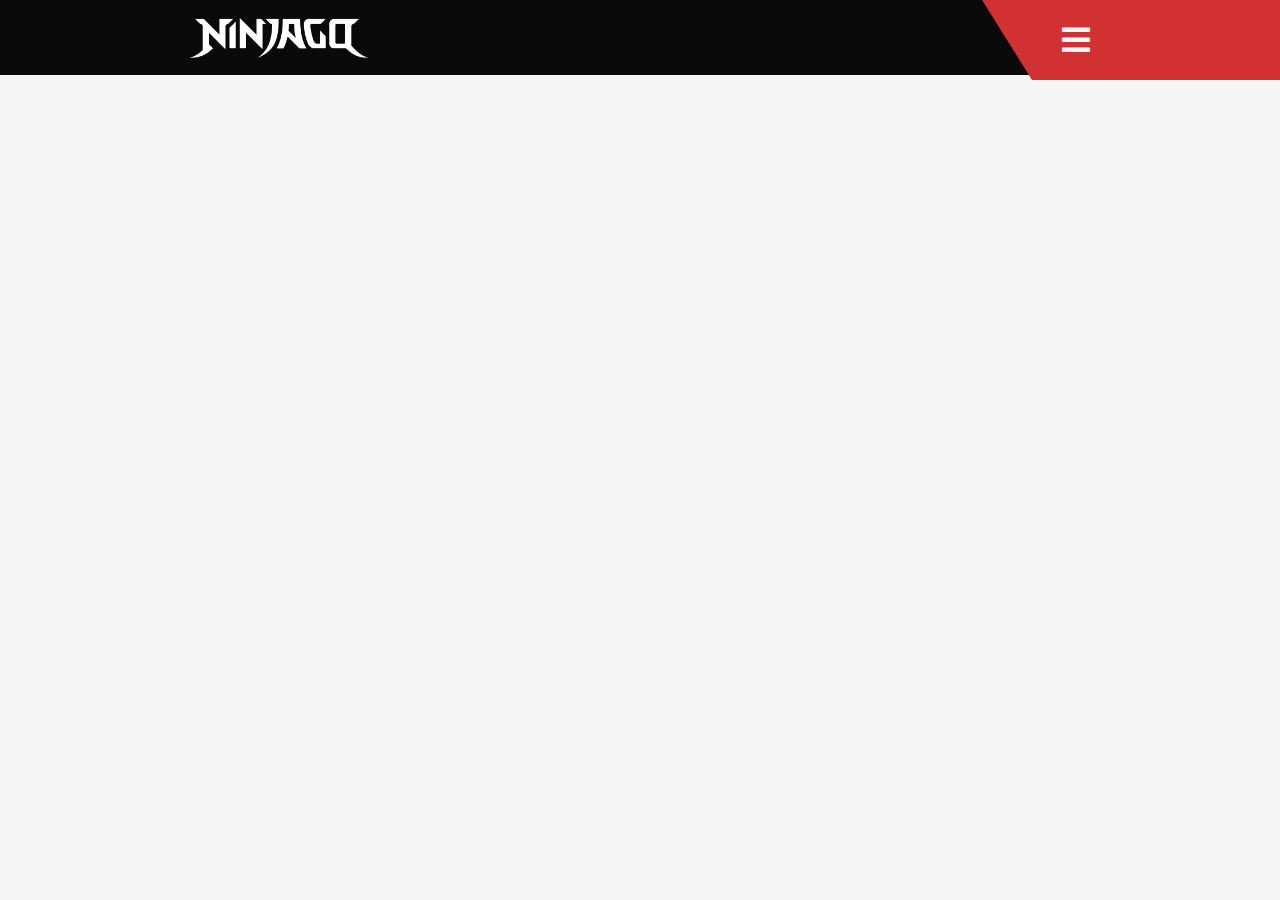
==== commit ad6dbf42: "logo" ====
--- a/index.html
+++ b/index.html
@@ -15,8 +15,8 @@
 
     <meta name="viewport" content="width=device-width, initial-scale=1"/>
 
-    <link rel="shortcut icon" href="favicon.ico" type="image/x-icon"/>
-    <link rel="icon" href="favicon.ico" type="image/x-icon"/>
+    <link rel="shortcut icon" href="img/favicon.ico" type="image/x-icon"/>
+    <link rel="icon" href="img/favicon.ico" type="image/x-icon"/>
 
     <title>Ninjago</title>
 
@@ -30,7 +30,7 @@
         <div class="container">
             <div class="header-container">
                 <div class="logo">
-                    <span>Ninjago</span>
+                    <img src="img/logo.png" alt="Ninjago Logo">
                 </div>
                 <div class="nav-menu">
                     <div class="nav-container">
--- a/css/style.css
+++ b/css/style.css
@@ -1,9 +1,35 @@
+/*
+==============================
+        GENERAL STYLE
+==============================
+*/
+:root {
+    --header-height: 75px;
+    --icon-box-height: 80px;
+
+    --text-1: 48pt;
+    --text-2: 36pt;
+    --text-3: 24pt;
+    --text-4: 18pt;
+
+    --black: #0A0A0A;
+    --white: #F5F5F5;
+    --red: #D13131;
+}
+
 * {
     margin: 0;
     padding: 0;
     box-sizing: border-box;
 }
 
+body {
+    background-color: var(--white);
+}
+
+/*
+=== CLASS
+*/
 .container {
     max-width: 960px;
     margin: 0 auto;
@@ -13,8 +39,8 @@
 
 /* header*/
 .header {
-    background-color: #0A0A0A;
-    height: 90px;
+    background-color: var(--black);
+    height: var(--header-height);
     width: 100%;
 
     position: fixed;
@@ -26,21 +52,30 @@
 .header-container {
     display: flex;
     justify-content: space-between;
+    align-items: center;
 }
 
+/* logo */
+.logo img {
+    margin-left: 30px;
+    height: 40px;
+}
+
+
+/* nav */
 .nav-container {
     display: flex;
 }
 
 .triangle {
-    border-top: 95px solid #D13131;
+    border-top: var(--icon-box-height) solid var(--red);
     border-left: 50px solid transparent;
-    height: 95px;
+    height: var(--icon-box-height);
     width: 0;
 }
 
 .icon-container {
-    height: 95px;
+    height: var(--icon-box-height);
     width: 100%;
 
     padding: 0 30px;
@@ -51,12 +86,12 @@
 
     z-index: 10;
 
-    background-color: #D13131;
+    background-color: var(--red);
 }
 
 .icon-container .fa-bars {
-    color: white;
-    font-size: 30pt;
+    color: var(--white);
+    font-size: 24pt;
     z-index: 10;
 }
 
@@ -65,10 +100,10 @@
     top: 0;
     left: 0;
 
-    height: 95px;
+    height: var(--icon-box-height);
     width: 1000px;
 
     z-index: 9;
 
-    background-color: #D13131;
+    background-color: var(--red);
 }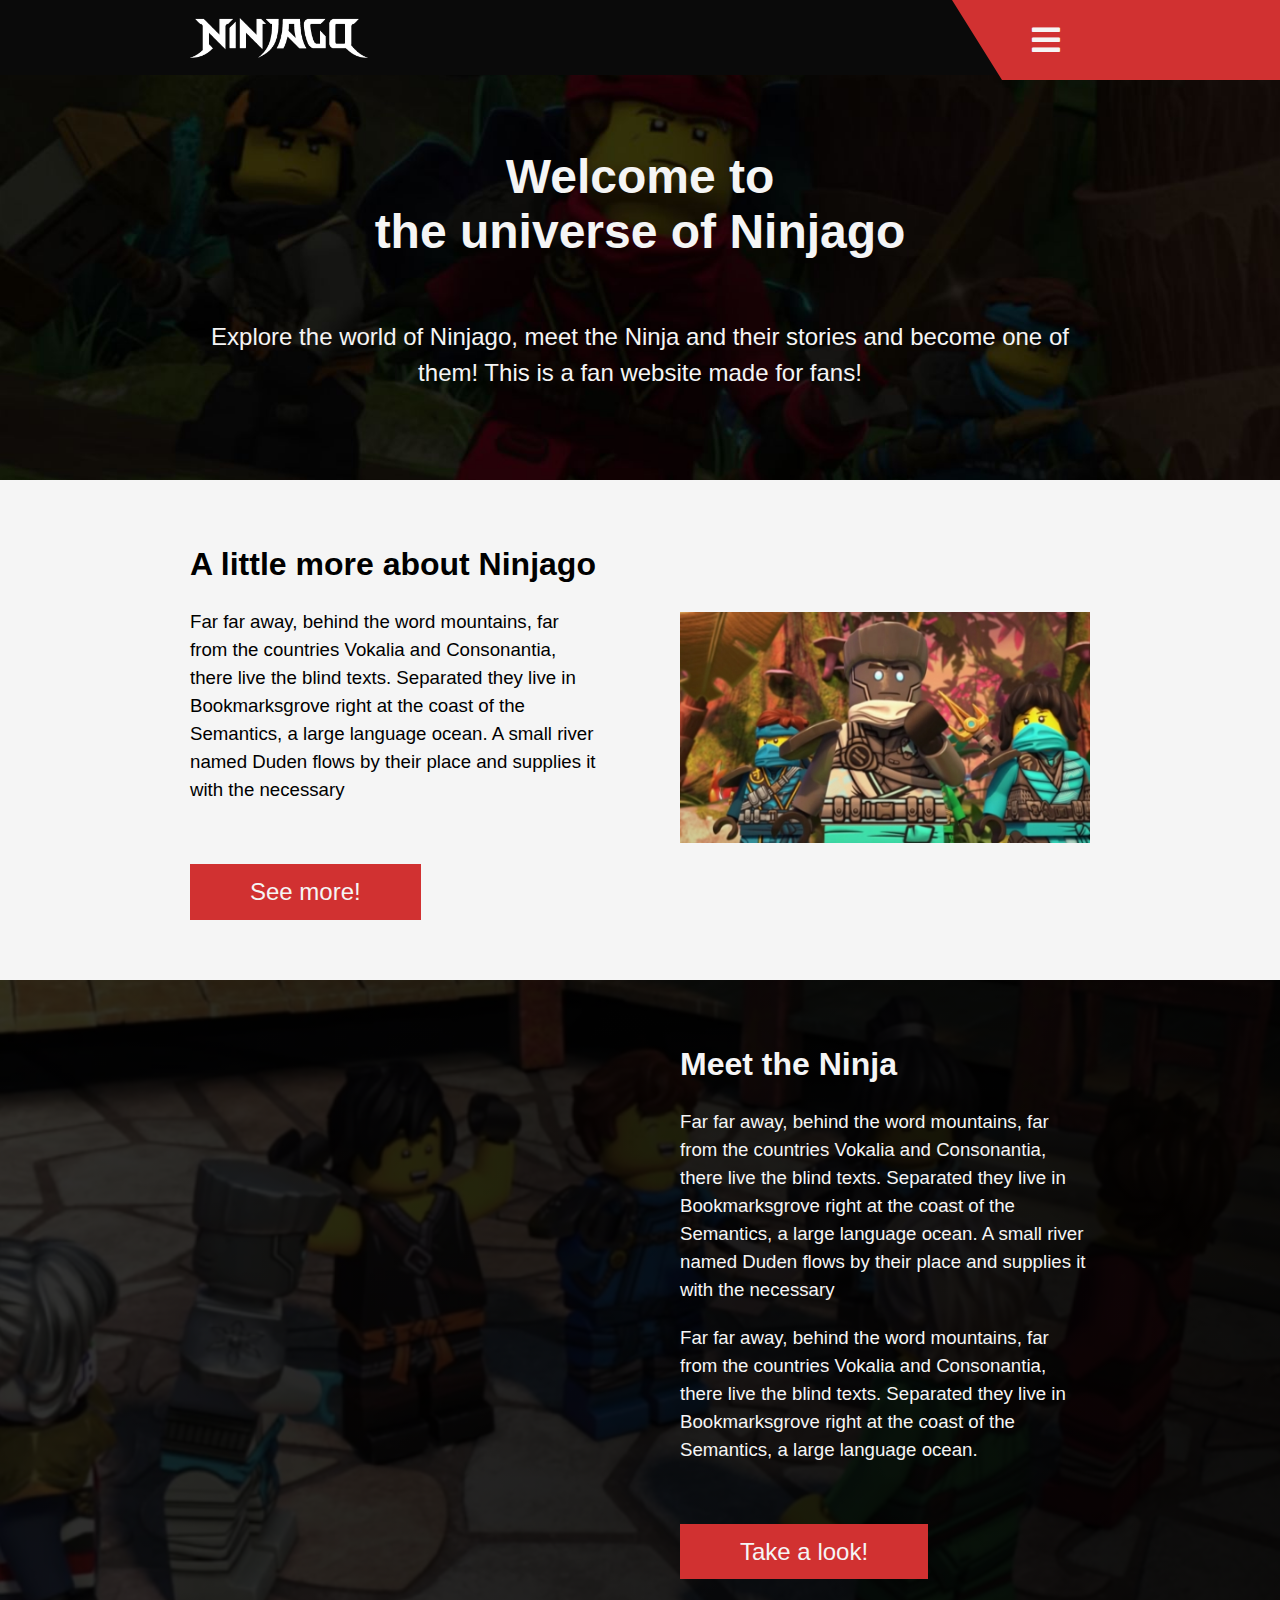
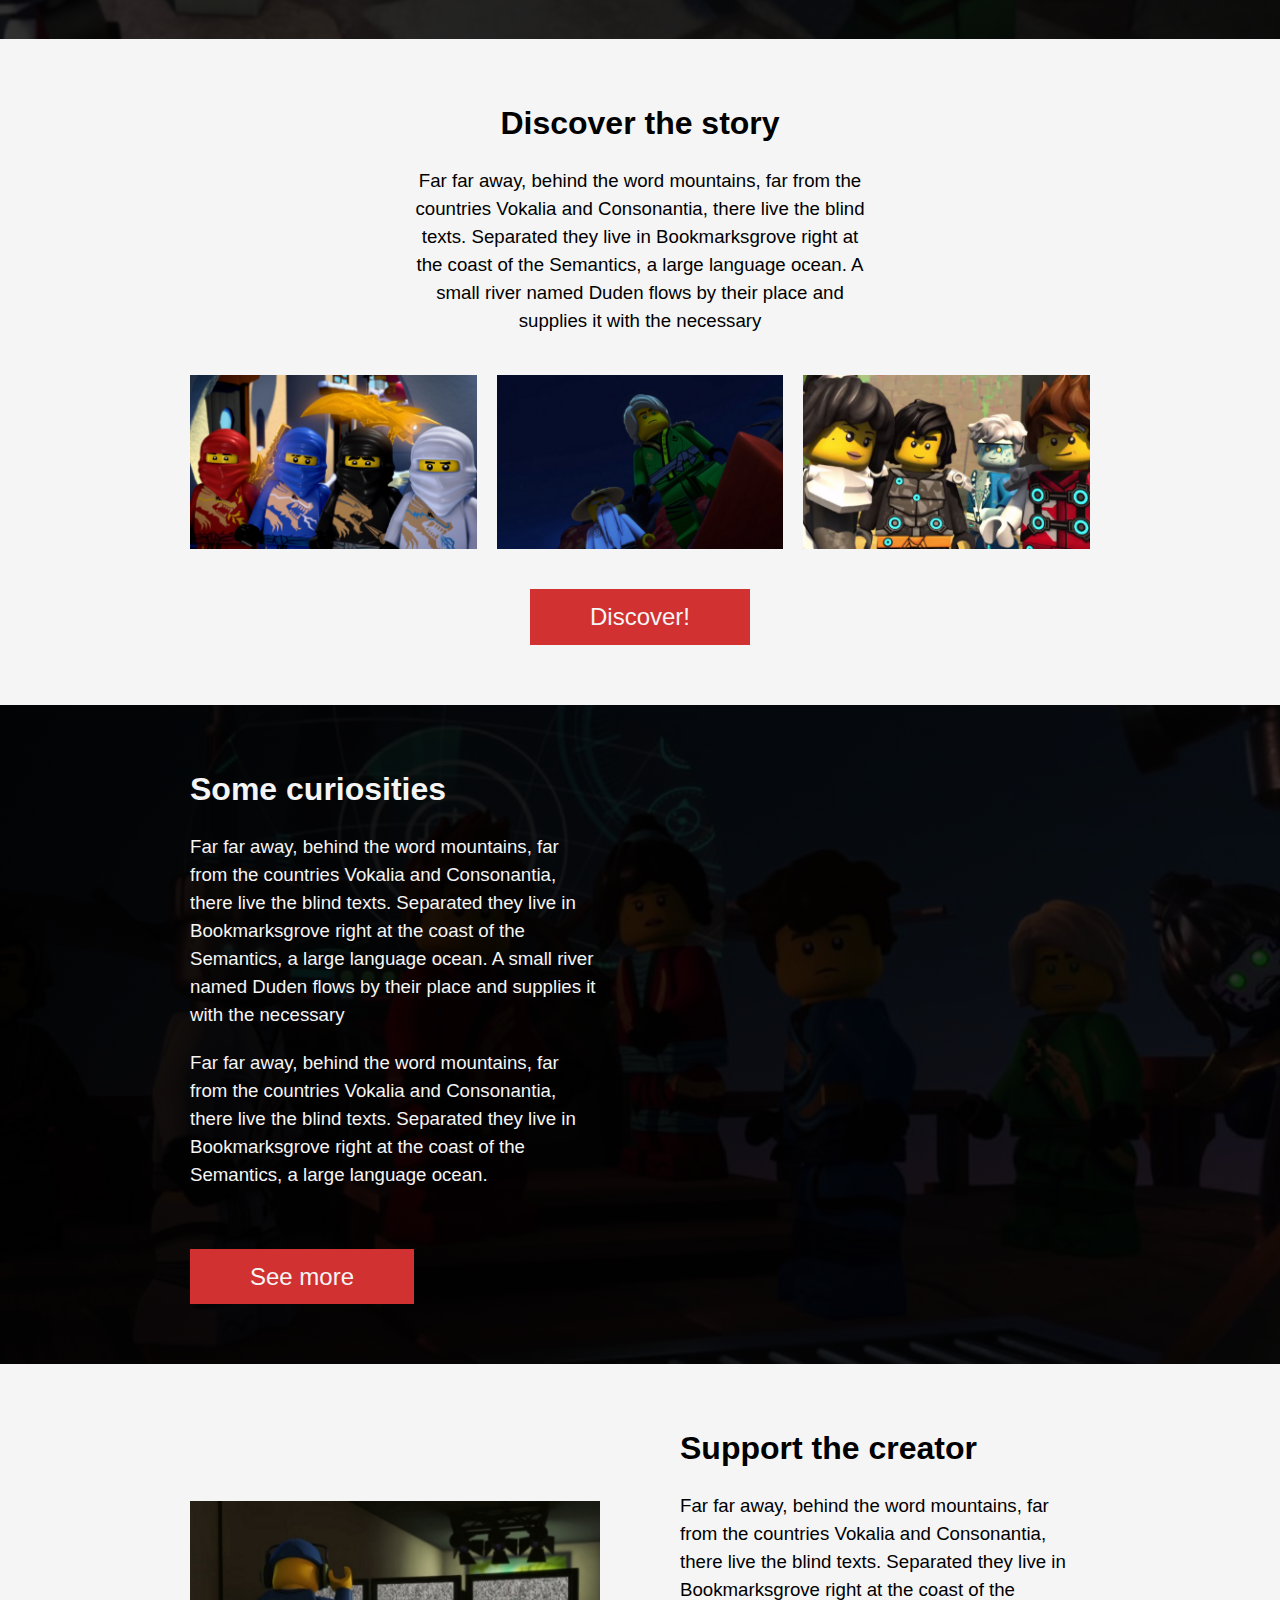
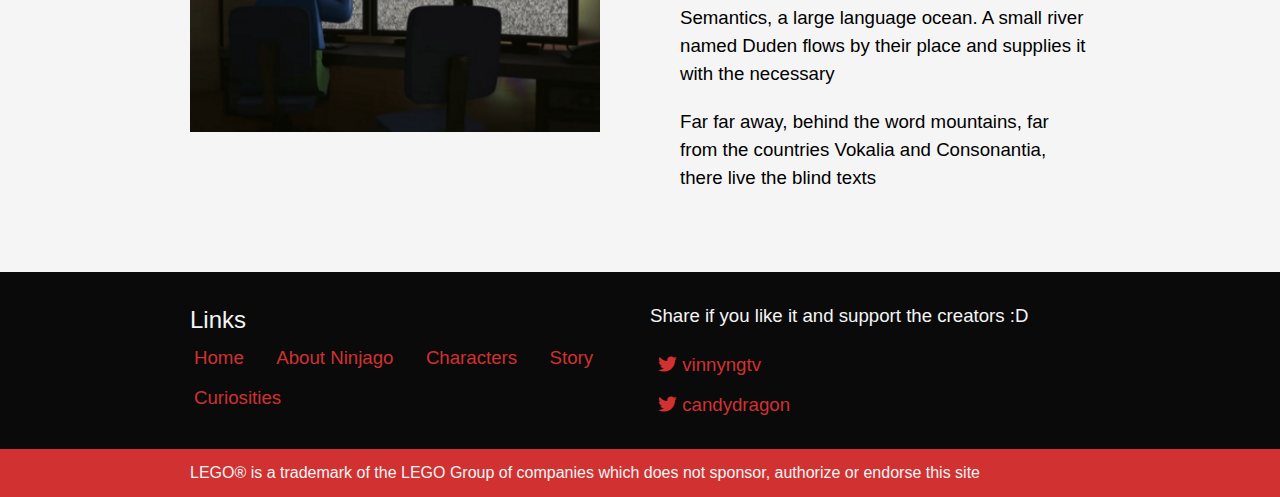
==== commit 1807a541: "home" ====
--- a/index.html
+++ b/index.html
@@ -24,25 +24,159 @@
     <link rel="stylesheet" href="css/normalize.css">
     <link rel="stylesheet" href="css/all.min.css">
     <link rel="stylesheet" href="css/style.css">
+    <link rel="stylesheet" href="css/responsive.css">
 </head>
 <body>
-    <header class="header">
-        <div class="container">
-            <div class="header-container">
-                <div class="logo">
-                    <img src="img/logo.png" alt="Ninjago Logo">
-                </div>
-                <div class="nav-menu">
-                    <div class="nav-container">
-                        <div class="triangle"></div>
-                        <div class="icon-container">
-                            <i class="fas fa-bars"></i>
-                            <div class="red-bar"></div>
+    <div class="page">
+        <header class="header">
+            <div class="container">
+                <div class="header-container">
+                    <div class="logo">
+                        <a href="index.html">
+                            <img src="img/logo.png" alt="Ninjago Logo">
+                        </a>
+                    </div>
+                    <div class="nav-menu">
+                        <div class="nav-container">
+                            <div class="triangle"></div>
+                            <div class="icon-container">
+                                <i class="fas fa-bars" id="btn-menu"></i>
+                                <div class="red-bar"></div>
+                            </div>
+                            <div class="menu-container" id="menu-container">
+                                <div class="menu-content" id="menu">
+                                    <div class="menu-header">
+                                        <div class="logo">
+                                            <a href="index.html">
+                                                <img src="img/logo.png" alt="Ninjago Logo">
+                                            </a>
+                                        </div>
+                                        <a href="javascript:void(0)" class="menu-close" id="btn-close-menu">
+                                            <i class="fas fa-times"></i>
+                                        </a>
+                                    </div>
+                                    <nav class="menu">
+                                        <a href="" class="menu-link">Home</a>
+                                        <a href="" class="menu-link">About</a>
+                                        <a href="" class="menu-link">Characters</a>
+                                        <a href="" class="menu-link">Story</a>
+                                        <a href="" class="menu-link">Curiosities</a>
+                                    </nav>
+                                </div>
+                            </div>
                         </div>
                     </div>
                 </div>
             </div>
-        </div>
-    </header>
+        </header>
+
+        <section class="intro">
+            <div class="container">
+                <div class="mx">
+                    <h1 class="h1">Welcome to<br>the universe of Ninjago</h1>
+                    <p class="h3">Explore the world of Ninjago, meet the Ninja and their stories and become one of them! This is a fan website made for fans!</p>
+                </div>
+            </div>
+        </section>
+
+        <section class="container section row about">
+            <div class="col mx">
+                <h2 class="h2">A little more about Ninjago</h2>
+                <p class="p">Far far away, behind the word mountains, far from the countries Vokalia and Consonantia, there live the blind texts. Separated they live in Bookmarksgrove right at the coast of the Semantics, a large language ocean. A small river named Duden flows by their place and supplies it with the necessary</p>
+                <a href="" class="btn">See more!</a>
+            </div>
+            <div class="col mx">
+                <img src="img/home/image.jpg" alt="Zane Ninjago" class="w-100">
+            </div>
+        </section>
+
+        <section class="section characters">
+            <div class="filter">
+                <div class="container">
+                    <div class="characters-content">
+                        <div class="col mx">
+                            <h2 class="h2">Meet the Ninja</h2>
+                            <p class="p">Far far away, behind the word mountains, far from the countries Vokalia and Consonantia, there live the blind texts. Separated they live in Bookmarksgrove right at the coast of the Semantics, a large language ocean. A small river named Duden flows by their place and supplies it with the necessary</p>
+                            <p class="p">Far far away, behind the word mountains, far from the countries Vokalia and Consonantia, there live the blind texts. Separated they live in Bookmarksgrove right at the coast of the Semantics, a large language ocean.</p>
+                            <a href="" class="btn">Take a look!</a>
+                        </div>
+                    </div>
+                </div>
+            </div>
+        </section>
+
+        <section class="container section story">
+            <div class="mx">
+                <h2 class="h2">Discover the story</h2>
+                <p class="p">Far far away, behind the word mountains, far from the countries Vokalia and Consonantia, there live the blind texts. Separated they live in Bookmarksgrove right at the coast of the Semantics, a large language ocean. A small river named Duden flows by their place and supplies it with the necessary</p>
+
+            </div>
+            <div class="story-images mx">
+                <img src="img/home/img-1.png" alt="Ninjago Four Ninjas" class="w-100">
+                <img src="img/home/img-2.png" alt="Ninjago Lloyd and Wu" class="w-100">
+                <img src="img/home/img-3.png" alt="Ninjago Ninja in Prime Empire" class="w-100">
+            </div>
+            <a href="" class="btn">Discover!</a>
+        </section>
+
+        <section class="section curiosities">
+            <div class="filter">
+                <div class="container">
+                    <div class="curiosities-content">
+                        <div class="col mx">
+                            <h2 class="h2">Some curiosities</h2>
+                            <p class="p">Far far away, behind the word mountains, far from the countries Vokalia and Consonantia, there live the blind texts. Separated they live in Bookmarksgrove right at the coast of the Semantics, a large language ocean. A small river named Duden flows by their place and supplies it with the necessary</p>
+                            <p class="p">Far far away, behind the word mountains, far from the countries Vokalia and Consonantia, there live the blind texts. Separated they live in Bookmarksgrove right at the coast of the Semantics, a large language ocean.</p>
+                            <a href="" class="btn">See more</a>
+                        </div>
+                    </div>
+                </div>
+            </div>
+        </section>
+
+        <section class="container section row">
+            <div class="col mx">
+                <img src="img/home/img-support.jpg" alt="Ninjago Vinny" class="w-100">
+            </div>
+            <div class="col mx">
+                <h2 class="h2">Support the creator</h2>
+                <p class="p">Far far away, behind the word mountains, far from the countries Vokalia and Consonantia, there live the blind texts. Separated they live in Bookmarksgrove right at the coast of the Semantics, a large language ocean. A small river named Duden flows by their place and supplies it with the necessary</p>
+                <p class="p">Far far away, behind the word mountains, far from the countries Vokalia and Consonantia, there live the blind texts</p>
+            </div>
+        </section>
+
+        <footer>
+            <div class="footer">
+                <div class="container">
+                    <div class="row mx">
+                        <div class="col">
+                            <h3 class="h3">Links</h3>
+                            <div class="footer-links">
+                                <a href="index.html" class="footer-link">Home</a>
+                                <a href="" class="footer-link">About Ninjago</a>
+                                <a href="" class="footer-link">Characters</a>
+                                <a href="" class="footer-link">Story</a>
+                                <a href="" class="footer-link">Curiosities</a>
+                            </div>
+                        </div>
+                        <div class="col">
+                            <p class="p">Share if you like it and support the creators :D</p>
+                            <div class="social-links">
+                                <a href="https://twitter.com/vinnyngtv" target="_blank" class="social-link"><i class="fab fa-twitter"></i> vinnyngtv</a><br>
+                                <a href="https://twitter.com/candydragonx" target="_blank" class="social-link"><i class="fab fa-twitter"></i> candydragon</a>
+                            </div>
+                        </div>
+                    </div>
+                </div>
+            </div>
+            <div class="copy">
+                <div class="container">
+                    <span class="txt-sm mx">LEGO® is a trademark of the LEGO Group of companies which does not sponsor, authorize or endorse this site</span>
+                </div>
+            </div>
+        </footer>
+    </div>
+
+    <script src="js/script.js"></script>
 </body>
 </html>--- a/css/style.css
+++ b/css/style.css
@@ -7,10 +7,13 @@
     --header-height: 75px;
     --icon-box-height: 80px;
 
-    --text-1: 48pt;
-    --text-2: 36pt;
-    --text-3: 24pt;
-    --text-4: 18pt;
+    --fs-1: 36pt;
+    --fs-2: 24pt;
+    --fs-3: 18pt;
+    --fs-4: 14pt;
+    --fs-5: 12pt;
+
+    --lh: 1.5em;
 
     --black: #0A0A0A;
     --white: #F5F5F5;
@@ -24,18 +27,92 @@
 }
 
 body {
-    background-color: var(--white);
+    background-color: var(--black);
+    font-family: "Segoe UI", Arial, Helvetica, sans-serif;
 }
 
 /*
 === CLASS
 */
+/* size */
+.page {
+    background-color: var(--white);
+    max-width: 1440px;
+    margin: 0 auto;
+}
+
+.w-100 {
+    width: 100%;
+}
+.mx {
+    padding-left: 30px;
+    padding-right: 30px;
+}
+
+/* text */
+.h1 {
+    font-size: var(--fs-1);
+    font-weight: 600;
+}
+.h2 {
+    font-size: var(--fs-2);
+    font-weight: 600;
+    line-height: var(--lh);
+    margin-bottom: 20px;
+}
+.h3 {
+    font-size: var(--fs-3);
+    line-height: var(--lh);
+}
+.p {
+    font-size: var(--fs-4);
+    line-height: var(--lh);
+    margin-bottom: 20px;
+}
+.txt-sm {
+    font-size: var(--fs-5);
+    line-height: var(--lh);
+}
+
 .container {
     max-width: 960px;
     margin: 0 auto;
-    padding: 0;
     position: relative;
 }
+
+.section {
+    margin: 60px auto;
+}
+
+.row {
+    display: flex;
+    column-gap: 20px;
+    justify-content: space-between;
+}
+
+.col {
+    width: 100%;
+    align-self: center;
+}
+
+.btn {
+    font-size: var(--fs-3);
+    color: var(--white);
+
+    display: inline-block;
+
+    padding: 14px 60px;
+    margin-top: 40px;
+
+    background-color: var(--red);
+
+    cursor: pointer;
+    transition: background-color .3s;
+}
+.btn:hover {
+    background-color: #ff3d3d;
+}
+
 
 /* header*/
 .header {
@@ -46,19 +123,23 @@
     position: fixed;
     top: 0;
     left: 0;
-}
-
+    z-index: 11;
+}
 
 .header-container {
     display: flex;
     justify-content: space-between;
     align-items: center;
+    padding: 0 30px;
 }
 
 /* logo */
+.logo {
+    cursor: pointer;
+}
 .logo img {
-    margin-left: 30px;
     height: 40px;
+    user-select: none;
 }
 
 
@@ -93,6 +174,11 @@
     color: var(--white);
     font-size: 24pt;
     z-index: 10;
+    cursor: pointer;
+    transition: .3s;
+}
+.icon-container .fa-bars:hover {
+    transform: scale(1.1);
 }
 
 .red-bar {
@@ -101,9 +187,220 @@
     left: 0;
 
     height: var(--icon-box-height);
-    width: 1000px;
+    width: 5000px;
 
     z-index: 9;
 
     background-color: var(--red);
+}
+
+/* menu */
+.menu-container {
+    height: 100%;
+    width: 0;
+
+    position: fixed;
+    z-index: 20;
+
+    top: 0;
+    right: 0;
+
+    background-color: rgba(0, 0, 0, .9);
+    overflow-x: hidden;
+    transition: .5s;
+}
+
+.menu-content {
+    position: fixed;
+    top: 0;
+    right: 0;
+    width: 0;
+    height: 100%;
+    background-color: var(--white);
+    transition: .5s;
+}
+
+.menu-header {
+    background-color: #D13131;
+    display: flex;
+    align-items: center;
+    justify-content: space-between;
+
+    padding: 20px 30px;
+}
+
+.menu-close {
+    font-size: 20pt;
+    color: var(--white);
+}
+
+.menu {
+    display: flex;
+    flex-direction: column;
+}
+
+.menu-link {
+    text-decoration: none;
+    color: var(--black);
+    font-size: var(--fs-3);
+
+    padding: 14px 20px;
+
+    display: block;
+
+    transition: background-color .3s;
+}
+.menu-link:hover {
+    background-color: #C0C0C0;
+}
+
+/* intro */
+.intro {
+    display: flex;
+    align-items: center;
+    justify-content: center;
+
+    width: 100%;
+    min-height: 480px;
+
+    text-align: center;
+    color: var(--white);
+
+    background: url("../img/home/bg-img.jpg") no-repeat center top;
+    background-size: cover;
+}
+
+.intro .h1 {
+    margin: 60px;
+}
+.intro .p {
+    margin: 60px;
+}
+
+/* characters */
+.characters {
+    width: 100%;
+    background: url("../img/home/bg-characters.png") no-repeat center center;
+    background-size: cover;
+    color: var(--white);
+}
+
+.characters .filter {
+    width: 100%;
+    background: linear-gradient(to right, rgba(0, 0, 0, .8), rgba(0, 0, 0, .95));
+}
+
+.characters-content {
+    padding: 60px 0;
+
+    display: grid;
+    grid-column-gap: 20px;
+    grid-template-columns: repeat(2, 1fr);
+    grid-template-areas: ". char-content";
+}
+
+.characters-content .col {
+    grid-area: char-content;
+}
+
+/* story */
+.story {
+    text-align: center;
+
+    display: flex;
+    flex-direction: column;
+    align-items: center;
+}
+
+.story .p {
+    max-width: 460px;
+    margin-left: 60px;
+    margin-right: 60px;
+}
+
+.story-images {
+    margin-top: 20px;
+
+    display: grid;
+    grid-template-columns: repeat(3, 1fr);
+    grid-column-gap: 20px;
+}
+
+/* curiosities */
+.curiosities {
+    width: 100%;
+    background: url("../img/home/bg-curiosities.jpg") no-repeat center center;
+    background-size: cover;
+    color: var(--white);
+}
+
+.curiosities .filter {
+    width: 100%;
+    background: linear-gradient(to left, rgba(0, 0, 0, .8), rgba(0, 0, 0, .95));
+}
+
+.curiosities-content {
+    padding: 60px 0;
+
+    display: grid;
+    grid-column-gap: 20px;
+    grid-template-columns: repeat(2, 1fr);
+    grid-template-areas: "cur-content .";
+}
+
+.curiosities-content .col {
+    grid-area: cur-content;
+}
+
+/* footer */
+.footer {
+    background: var(--black);
+    color: var(--white);
+
+    padding: 30px 0;
+}
+
+.footer .col {
+    align-self: start;
+}
+
+.footer-link {
+    display: inline-block;
+    color: var(--red);
+    font-size: var(--fs-4);
+    line-height: 2em;
+
+    padding: 1px 4px;
+    margin-right: 20px;
+
+    cursor: pointer;
+    transition: .2s;
+}
+
+.social-link {
+    display: inline-block;
+    font-size: var(--fs-4);
+    color: var(--red);
+
+    padding: 4px 8px;
+
+    cursor: pointer;
+    transition: .2s;
+}
+
+.social-link:first-child {
+    margin-bottom: 10px;
+}
+
+.footer-link:hover, .social-link:hover {
+    color: var(--black);
+    background-color: var(--red);
+}
+
+/* copy */
+.copy {
+    background-color: var(--red);
+    color: var(--white);
+
+    padding: 12px 0;
 }--- a/css/responsive.css
+++ b/css/responsive.css
@@ -0,0 +1,74 @@
+/* tablet */
+@media only screen and (min-width: 788px) and (max-width: 979px) {
+
+    /* characters*/
+    .characters-content {
+        grid-template-columns: repeat(3, 1fr);
+        grid-template-areas: ". char-content char-content";
+    }
+
+    /* curiosities */
+    .curiosities-content {
+        grid-template-columns: repeat(3, 1fr);
+        grid-template-areas: "cur-content cur-content .";
+    }
+
+}
+
+/* smartphone */
+@media only screen and (max-width: 787px) {
+    :root {
+        --fs-1: 24pt;
+    }
+
+    .mx {
+        padding-left: 30px;
+        padding-right: 30px;
+    }
+
+    .btn {
+        margin: 40px auto 0 auto;
+    }
+
+    .row {
+        flex-direction: column;
+        row-gap: 20px;
+    }
+
+    /* intro */
+    .intro .h1 {
+        margin: 60px 0;
+    }
+
+    /* about */
+    .about {
+        flex-direction: column-reverse;
+    }
+
+    /* characters*/
+    .characters-content {
+        grid-template-columns: repeat(1, 1fr);
+        grid-template-areas: "char-content";
+    }
+
+    /* story */
+    .story {
+        text-align: left;
+    }
+
+    .story .p {
+        margin: 0;
+    }
+
+    .story-images {
+        display: flex;
+        flex-direction: column;
+        row-gap: 20px;
+    }
+
+    /* curiosities */
+    .curiosities-content {
+        grid-template-columns: repeat(1, 1fr);
+        grid-template-areas: "cur-content";
+    }
+}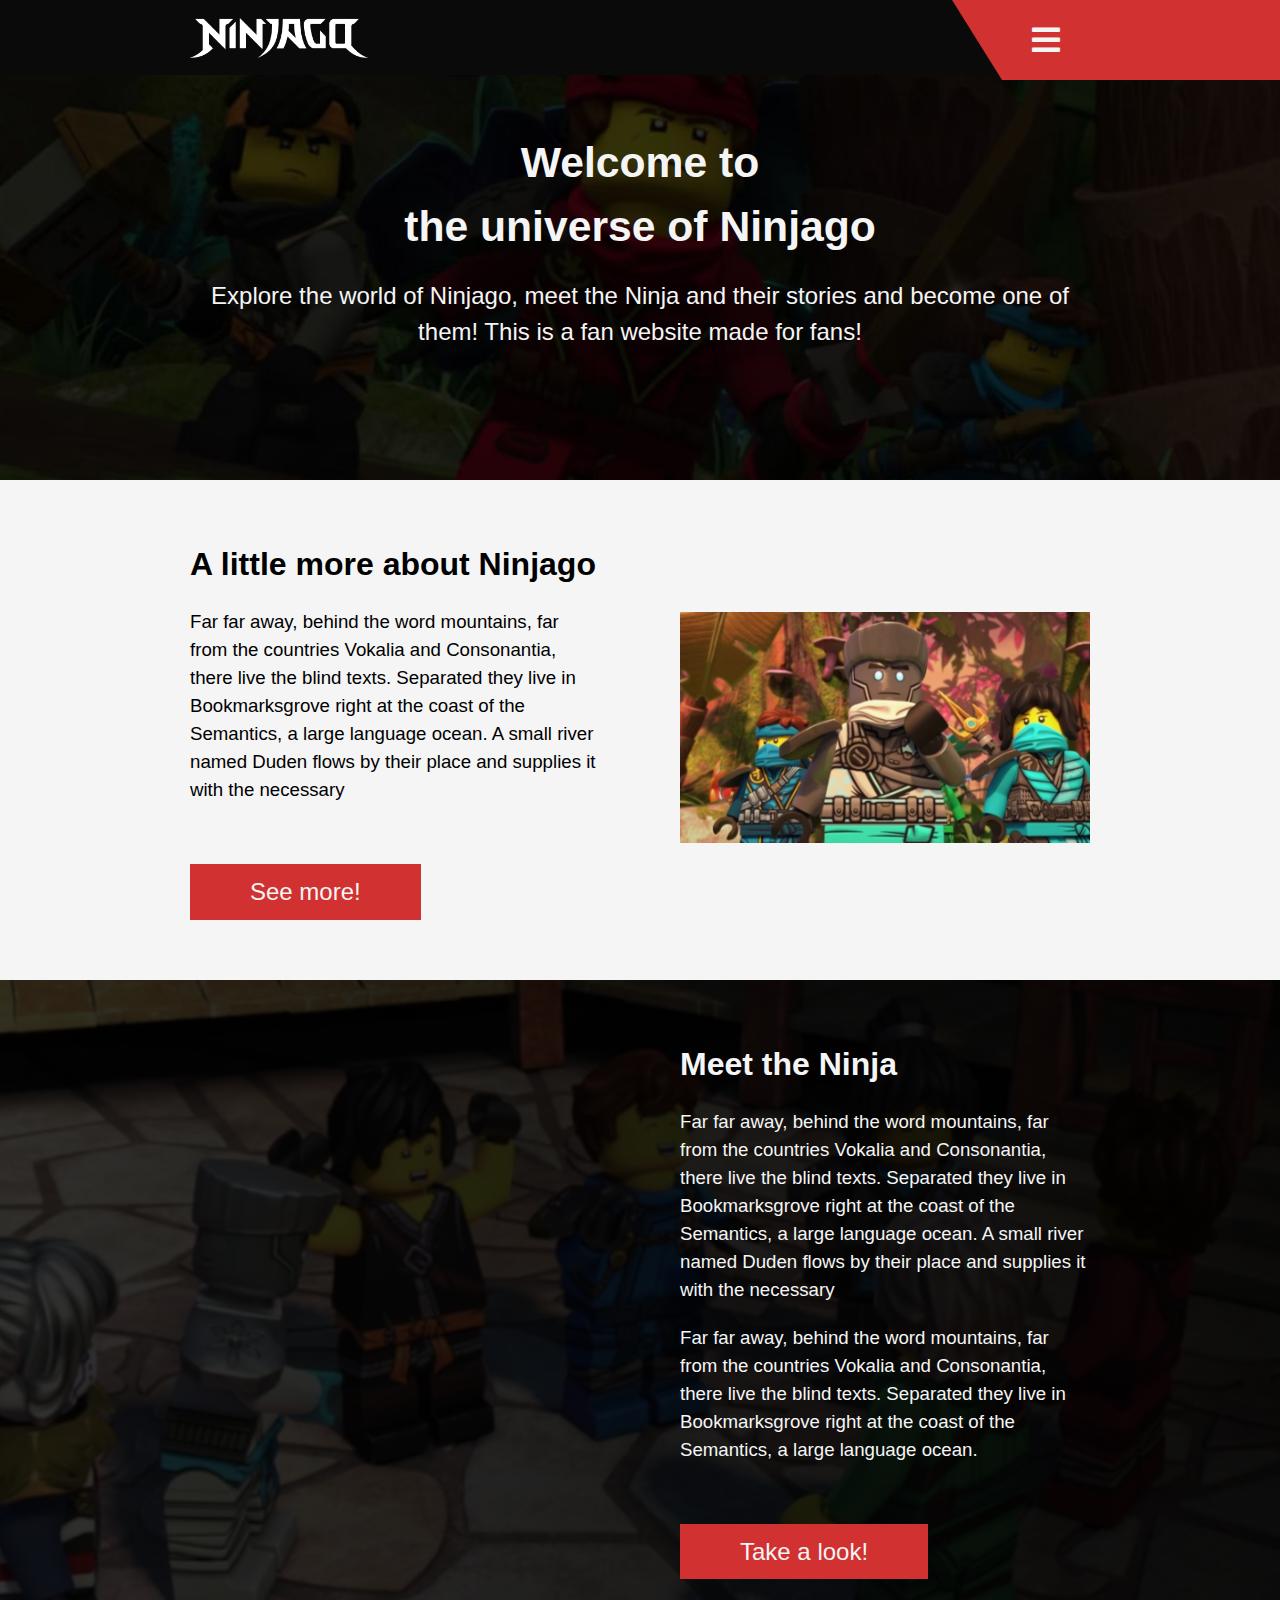
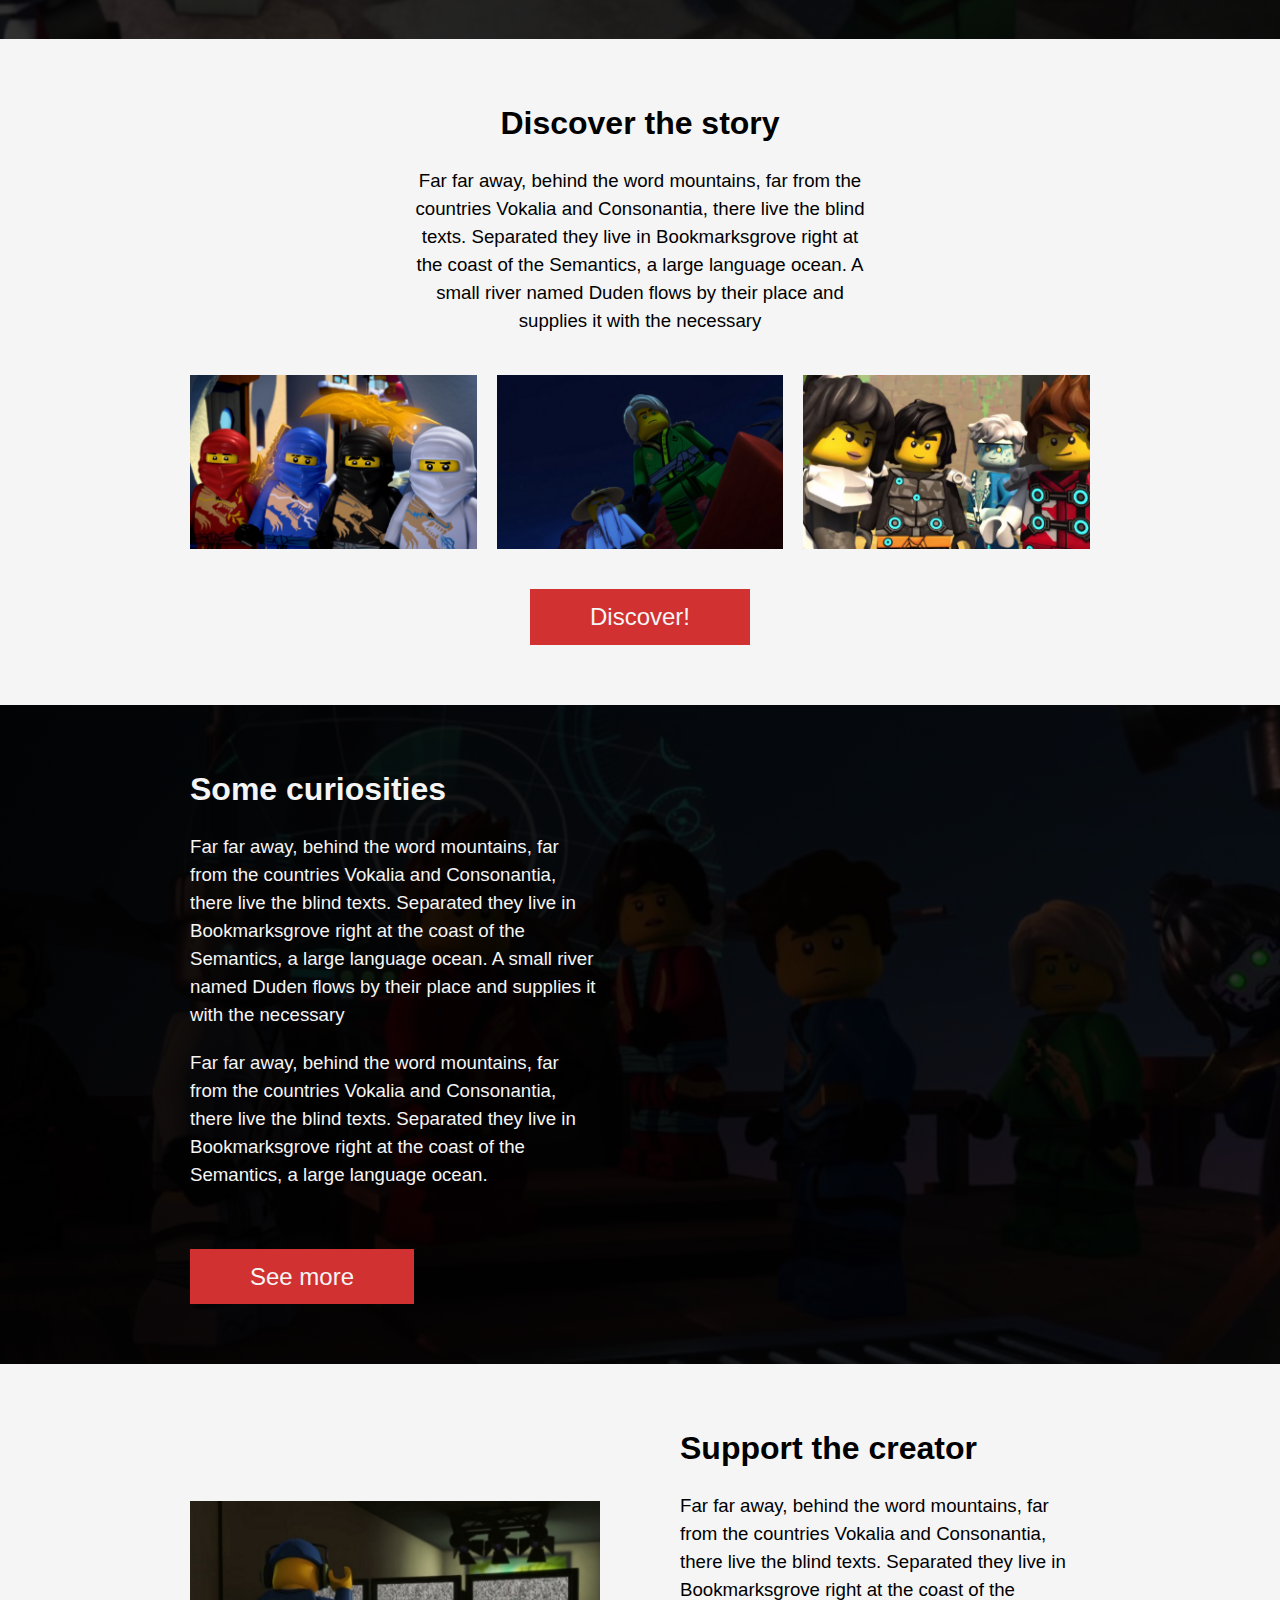
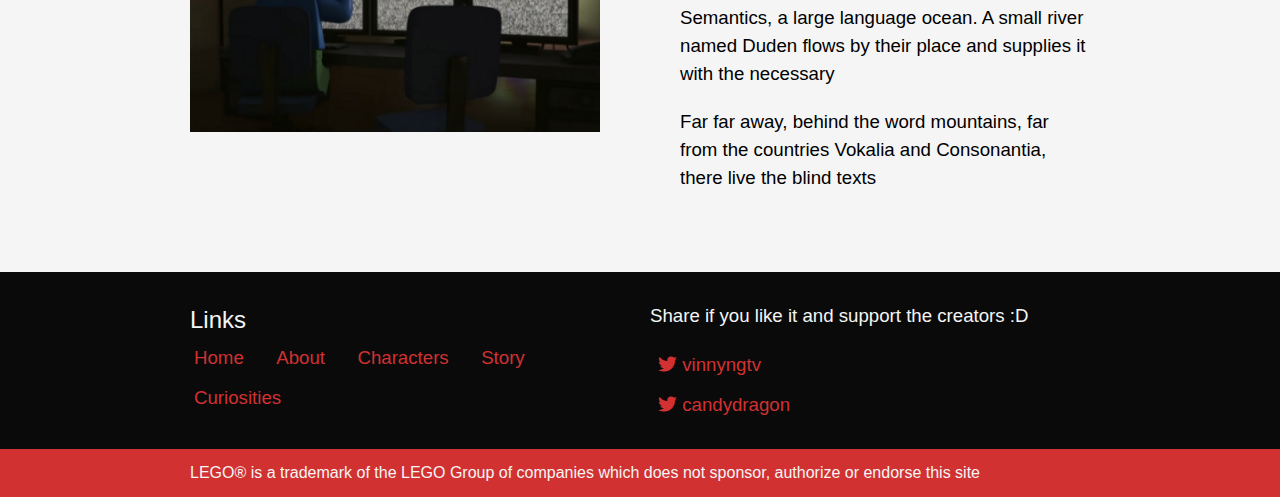
==== commit b0cf0aeb: "about" ====
--- a/index.html
+++ b/index.html
@@ -15,16 +15,16 @@
 
     <meta name="viewport" content="width=device-width, initial-scale=1"/>
 
-    <link rel="shortcut icon" href="img/favicon.ico" type="image/x-icon"/>
-    <link rel="icon" href="img/favicon.ico" type="image/x-icon"/>
+    <link rel="shortcut icon" href="-img/favicon.ico" type="image/x-icon"/>
+    <link rel="icon" href="-img/favicon.ico" type="image/x-icon"/>
 
     <title>Ninjago</title>
 
-    <link rel="stylesheet" href="css/reset.css">
-    <link rel="stylesheet" href="css/normalize.css">
-    <link rel="stylesheet" href="css/all.min.css">
-    <link rel="stylesheet" href="css/style.css">
-    <link rel="stylesheet" href="css/responsive.css">
+    <link rel="stylesheet" href="-css/reset.css">
+    <link rel="stylesheet" href="-css/normalize.css">
+    <link rel="stylesheet" href="-css/all.min.css">
+    <link rel="stylesheet" href="-css/style.css">
+    <link rel="stylesheet" href="-css/responsive.css">
 </head>
 <body>
     <div class="page">
@@ -33,7 +33,7 @@
                 <div class="header-container">
                     <div class="logo">
                         <a href="index.html">
-                            <img src="img/logo.png" alt="Ninjago Logo">
+                            <img src="-img/logo.png" alt="Ninjago Logo">
                         </a>
                     </div>
                     <div class="nav-menu">
@@ -48,7 +48,7 @@
                                     <div class="menu-header">
                                         <div class="logo">
                                             <a href="index.html">
-                                                <img src="img/logo.png" alt="Ninjago Logo">
+                                                <img src="-img/logo.png" alt="Ninjago Logo">
                                             </a>
                                         </div>
                                         <a href="javascript:void(0)" class="menu-close" id="btn-close-menu">
@@ -56,8 +56,8 @@
                                         </a>
                                     </div>
                                     <nav class="menu">
-                                        <a href="" class="menu-link">Home</a>
-                                        <a href="" class="menu-link">About</a>
+                                        <a href="index.html" class="menu-link">Home</a>
+                                        <a href="about.html" class="menu-link">About</a>
                                         <a href="" class="menu-link">Characters</a>
                                         <a href="" class="menu-link">Story</a>
                                         <a href="" class="menu-link">Curiosities</a>
@@ -71,11 +71,9 @@
         </header>
 
         <section class="intro">
-            <div class="container">
-                <div class="mx">
-                    <h1 class="h1">Welcome to<br>the universe of Ninjago</h1>
-                    <p class="h3">Explore the world of Ninjago, meet the Ninja and their stories and become one of them! This is a fan website made for fans!</p>
-                </div>
+            <div class="container mx">
+                <h1 class="h1">Welcome to<br> the universe of Ninjago</h1>
+                <p class="h3">Explore the world of Ninjago, meet the Ninja and their stories and become one of them! This is a fan website made for fans!</p>
             </div>
         </section>
 
@@ -85,8 +83,8 @@
                 <p class="p">Far far away, behind the word mountains, far from the countries Vokalia and Consonantia, there live the blind texts. Separated they live in Bookmarksgrove right at the coast of the Semantics, a large language ocean. A small river named Duden flows by their place and supplies it with the necessary</p>
                 <a href="" class="btn">See more!</a>
             </div>
-            <div class="col mx">
-                <img src="img/home/image.jpg" alt="Zane Ninjago" class="w-100">
+            <div class="col col-center mx">
+                <img src="-img/home/image.jpg" alt="Zane Ninjago" class="w-100">
             </div>
         </section>
 
@@ -112,9 +110,9 @@
 
             </div>
             <div class="story-images mx">
-                <img src="img/home/img-1.png" alt="Ninjago Four Ninjas" class="w-100">
-                <img src="img/home/img-2.png" alt="Ninjago Lloyd and Wu" class="w-100">
-                <img src="img/home/img-3.png" alt="Ninjago Ninja in Prime Empire" class="w-100">
+                <img src="-img/home/img-1.png" alt="Ninjago Four Ninjas" class="w-100">
+                <img src="-img/home/img-2.png" alt="Ninjago Lloyd and Wu" class="w-100">
+                <img src="-img/home/img-3.png" alt="Ninjago Ninja in Prime Empire" class="w-100">
             </div>
             <a href="" class="btn">Discover!</a>
         </section>
@@ -135,8 +133,8 @@
         </section>
 
         <section class="container section row">
-            <div class="col mx">
-                <img src="img/home/img-support.jpg" alt="Ninjago Vinny" class="w-100">
+            <div class="col col-center mx">
+                <img src="-img/home/img-support.jpg" alt="Ninjago Vinny" class="w-100">
             </div>
             <div class="col mx">
                 <h2 class="h2">Support the creator</h2>
@@ -153,7 +151,7 @@
                             <h3 class="h3">Links</h3>
                             <div class="footer-links">
                                 <a href="index.html" class="footer-link">Home</a>
-                                <a href="" class="footer-link">About Ninjago</a>
+                                <a href="about.html" class="footer-link">About</a>
                                 <a href="" class="footer-link">Characters</a>
                                 <a href="" class="footer-link">Story</a>
                                 <a href="" class="footer-link">Curiosities</a>
@@ -177,6 +175,6 @@
         </footer>
     </div>
 
-    <script src="js/script.js"></script>
+    <script src="-js/script.js"></script>
 </body>
 </html>--- a/-css/all.min.css
+++ b/-css/all.min.css
@@ -0,0 +1,5 @@
+/*!
+ * Font Awesome Free 5.15.3 by @fontawesome - https://fontawesome.com
+ * License - https://fontawesome.com/license/free (Icons: CC BY 4.0, Fonts: SIL OFL 1.1, Code: MIT License)
+ */
+.fa,.fab,.fad,.fal,.far,.fas{-moz-osx-font-smoothing:grayscale;-webkit-font-smoothing:antialiased;display:inline-block;font-style:normal;font-variant:normal;text-rendering:auto;line-height:1}.fa-lg{font-size:1.33333em;line-height:.75em;vertical-align:-.0667em}.fa-xs{font-size:.75em}.fa-sm{font-size:.875em}.fa-1x{font-size:1em}.fa-2x{font-size:2em}.fa-3x{font-size:3em}.fa-4x{font-size:4em}.fa-5x{font-size:5em}.fa-6x{font-size:6em}.fa-7x{font-size:7em}.fa-8x{font-size:8em}.fa-9x{font-size:9em}.fa-10x{font-size:10em}.fa-fw{text-align:center;width:1.25em}.fa-ul{list-style-type:none;margin-left:2.5em;padding-left:0}.fa-ul>li{position:relative}.fa-li{left:-2em;position:absolute;text-align:center;width:2em;line-height:inherit}.fa-border{border:.08em solid #eee;border-radius:.1em;padding:.2em .25em .15em}.fa-pull-left{float:left}.fa-pull-right{float:right}.fa.fa-pull-left,.fab.fa-pull-left,.fal.fa-pull-left,.far.fa-pull-left,.fas.fa-pull-left{margin-right:.3em}.fa.fa-pull-right,.fab.fa-pull-right,.fal.fa-pull-right,.far.fa-pull-right,.fas.fa-pull-right{margin-left:.3em}.fa-spin{-webkit-animation:fa-spin 2s linear infinite;animation:fa-spin 2s linear infinite}.fa-pulse{-webkit-animation:fa-spin 1s steps(8) infinite;animation:fa-spin 1s steps(8) infinite}@-webkit-keyframes fa-spin{0%{-webkit-transform:rotate(0deg);transform:rotate(0deg)}to{-webkit-transform:rotate(1turn);transform:rotate(1turn)}}@keyframes fa-spin{0%{-webkit-transform:rotate(0deg);transform:rotate(0deg)}to{-webkit-transform:rotate(1turn);transform:rotate(1turn)}}.fa-rotate-90{-ms-filter:"progid:DXImageTransform.Microsoft.BasicImage(rotation=1)";-webkit-transform:rotate(90deg);transform:rotate(90deg)}.fa-rotate-180{-ms-filter:"progid:DXImageTransform.Microsoft.BasicImage(rotation=2)";-webkit-transform:rotate(180deg);transform:rotate(180deg)}.fa-rotate-270{-ms-filter:"progid:DXImageTransform.Microsoft.BasicImage(rotation=3)";-webkit-transform:rotate(270deg);transform:rotate(270deg)}.fa-flip-horizontal{-ms-filter:"progid:DXImageTransform.Microsoft.BasicImage(rotation=0, mirror=1)";-webkit-transform:scaleX(-1);transform:scaleX(-1)}.fa-flip-vertical{-webkit-transform:scaleY(-1);transform:scaleY(-1)}.fa-flip-both,.fa-flip-horizontal.fa-flip-vertical,.fa-flip-vertical{-ms-filter:"progid:DXImageTransform.Microsoft.BasicImage(rotation=2, mirror=1)"}.fa-flip-both,.fa-flip-horizontal.fa-flip-vertical{-webkit-transform:scale(-1);transform:scale(-1)}:root .fa-flip-both,:root .fa-flip-horizontal,:root .fa-flip-vertical,:root .fa-rotate-90,:root .fa-rotate-180,:root .fa-rotate-270{-webkit-filter:none;filter:none}.fa-stack{display:inline-block;height:2em;line-height:2em;position:relative;vertical-align:middle;width:2.5em}.fa-stack-1x,.fa-stack-2x{left:0;position:absolute;text-align:center;width:100%}.fa-stack-1x{line-height:inherit}.fa-stack-2x{font-size:2em}.fa-inverse{color:#fff}.fa-500px:before{content:"\f26e"}.fa-accessible-icon:before{content:"\f368"}.fa-accusoft:before{content:"\f369"}.fa-acquisitions-incorporated:before{content:"\f6af"}.fa-ad:before{content:"\f641"}.fa-address-book:before{content:"\f2b9"}.fa-address-card:before{content:"\f2bb"}.fa-adjust:before{content:"\f042"}.fa-adn:before{content:"\f170"}.fa-adversal:before{content:"\f36a"}.fa-affiliatetheme:before{content:"\f36b"}.fa-air-freshener:before{content:"\f5d0"}.fa-airbnb:before{content:"\f834"}.fa-algolia:before{content:"\f36c"}.fa-align-center:before{content:"\f037"}.fa-align-justify:before{content:"\f039"}.fa-align-left:before{content:"\f036"}.fa-align-right:before{content:"\f038"}.fa-alipay:before{content:"\f642"}.fa-allergies:before{content:"\f461"}.fa-amazon:before{content:"\f270"}.fa-amazon-pay:before{content:"\f42c"}.fa-ambulance:before{content:"\f0f9"}.fa-american-sign-language-interpreting:before{content:"\f2a3"}.fa-amilia:before{content:"\f36d"}.fa-anchor:before{content:"\f13d"}.fa-android:before{content:"\f17b"}.fa-angellist:before{content:"\f209"}.fa-angle-double-down:before{content:"\f103"}.fa-angle-double-left:before{content:"\f100"}.fa-angle-double-right:before{content:"\f101"}.fa-angle-double-up:before{content:"\f102"}.fa-angle-down:before{content:"\f107"}.fa-angle-left:before{content:"\f104"}.fa-angle-right:before{content:"\f105"}.fa-angle-up:before{content:"\f106"}.fa-angry:before{content:"\f556"}.fa-angrycreative:before{content:"\f36e"}.fa-angular:before{content:"\f420"}.fa-ankh:before{content:"\f644"}.fa-app-store:before{content:"\f36f"}.fa-app-store-ios:before{content:"\f370"}.fa-apper:before{content:"\f371"}.fa-apple:before{content:"\f179"}.fa-apple-alt:before{content:"\f5d1"}.fa-apple-pay:before{content:"\f415"}.fa-archive:before{content:"\f187"}.fa-archway:before{content:"\f557"}.fa-arrow-alt-circle-down:before{content:"\f358"}.fa-arrow-alt-circle-left:before{content:"\f359"}.fa-arrow-alt-circle-right:before{content:"\f35a"}.fa-arrow-alt-circle-up:before{content:"\f35b"}.fa-arrow-circle-down:before{content:"\f0ab"}.fa-arrow-circle-left:before{content:"\f0a8"}.fa-arrow-circle-right:before{content:"\f0a9"}.fa-arrow-circle-up:before{content:"\f0aa"}.fa-arrow-down:before{content:"\f063"}.fa-arrow-left:before{content:"\f060"}.fa-arrow-right:before{content:"\f061"}.fa-arrow-up:before{content:"\f062"}.fa-arrows-alt:before{content:"\f0b2"}.fa-arrows-alt-h:before{content:"\f337"}.fa-arrows-alt-v:before{content:"\f338"}.fa-artstation:before{content:"\f77a"}.fa-assistive-listening-systems:before{content:"\f2a2"}.fa-asterisk:before{content:"\f069"}.fa-asymmetrik:before{content:"\f372"}.fa-at:before{content:"\f1fa"}.fa-atlas:before{content:"\f558"}.fa-atlassian:before{content:"\f77b"}.fa-atom:before{content:"\f5d2"}.fa-audible:before{content:"\f373"}.fa-audio-description:before{content:"\f29e"}.fa-autoprefixer:before{content:"\f41c"}.fa-avianex:before{content:"\f374"}.fa-aviato:before{content:"\f421"}.fa-award:before{content:"\f559"}.fa-aws:before{content:"\f375"}.fa-baby:before{content:"\f77c"}.fa-baby-carriage:before{content:"\f77d"}.fa-backspace:before{content:"\f55a"}.fa-backward:before{content:"\f04a"}.fa-bacon:before{content:"\f7e5"}.fa-bacteria:before{content:"\e059"}.fa-bacterium:before{content:"\e05a"}.fa-bahai:before{content:"\f666"}.fa-balance-scale:before{content:"\f24e"}.fa-balance-scale-left:before{content:"\f515"}.fa-balance-scale-right:before{content:"\f516"}.fa-ban:before{content:"\f05e"}.fa-band-aid:before{content:"\f462"}.fa-bandcamp:before{content:"\f2d5"}.fa-barcode:before{content:"\f02a"}.fa-bars:before{content:"\f0c9"}.fa-baseball-ball:before{content:"\f433"}.fa-basketball-ball:before{content:"\f434"}.fa-bath:before{content:"\f2cd"}.fa-battery-empty:before{content:"\f244"}.fa-battery-full:before{content:"\f240"}.fa-battery-half:before{content:"\f242"}.fa-battery-quarter:before{content:"\f243"}.fa-battery-three-quarters:before{content:"\f241"}.fa-battle-net:before{content:"\f835"}.fa-bed:before{content:"\f236"}.fa-beer:before{content:"\f0fc"}.fa-behance:before{content:"\f1b4"}.fa-behance-square:before{content:"\f1b5"}.fa-bell:before{content:"\f0f3"}.fa-bell-slash:before{content:"\f1f6"}.fa-bezier-curve:before{content:"\f55b"}.fa-bible:before{content:"\f647"}.fa-bicycle:before{content:"\f206"}.fa-biking:before{content:"\f84a"}.fa-bimobject:before{content:"\f378"}.fa-binoculars:before{content:"\f1e5"}.fa-biohazard:before{content:"\f780"}.fa-birthday-cake:before{content:"\f1fd"}.fa-bitbucket:before{content:"\f171"}.fa-bitcoin:before{content:"\f379"}.fa-bity:before{content:"\f37a"}.fa-black-tie:before{content:"\f27e"}.fa-blackberry:before{content:"\f37b"}.fa-blender:before{content:"\f517"}.fa-blender-phone:before{content:"\f6b6"}.fa-blind:before{content:"\f29d"}.fa-blog:before{content:"\f781"}.fa-blogger:before{content:"\f37c"}.fa-blogger-b:before{content:"\f37d"}.fa-bluetooth:before{content:"\f293"}.fa-bluetooth-b:before{content:"\f294"}.fa-bold:before{content:"\f032"}.fa-bolt:before{content:"\f0e7"}.fa-bomb:before{content:"\f1e2"}.fa-bone:before{content:"\f5d7"}.fa-bong:before{content:"\f55c"}.fa-book:before{content:"\f02d"}.fa-book-dead:before{content:"\f6b7"}.fa-book-medical:before{content:"\f7e6"}.fa-book-open:before{content:"\f518"}.fa-book-reader:before{content:"\f5da"}.fa-bookmark:before{content:"\f02e"}.fa-bootstrap:before{content:"\f836"}.fa-border-all:before{content:"\f84c"}.fa-border-none:before{content:"\f850"}.fa-border-style:before{content:"\f853"}.fa-bowling-ball:before{content:"\f436"}.fa-box:before{content:"\f466"}.fa-box-open:before{content:"\f49e"}.fa-box-tissue:before{content:"\e05b"}.fa-boxes:before{content:"\f468"}.fa-braille:before{content:"\f2a1"}.fa-brain:before{content:"\f5dc"}.fa-bread-slice:before{content:"\f7ec"}.fa-briefcase:before{content:"\f0b1"}.fa-briefcase-medical:before{content:"\f469"}.fa-broadcast-tower:before{content:"\f519"}.fa-broom:before{content:"\f51a"}.fa-brush:before{content:"\f55d"}.fa-btc:before{content:"\f15a"}.fa-buffer:before{content:"\f837"}.fa-bug:before{content:"\f188"}.fa-building:before{content:"\f1ad"}.fa-bullhorn:before{content:"\f0a1"}.fa-bullseye:before{content:"\f140"}.fa-burn:before{content:"\f46a"}.fa-buromobelexperte:before{content:"\f37f"}.fa-bus:before{content:"\f207"}.fa-bus-alt:before{content:"\f55e"}.fa-business-time:before{content:"\f64a"}.fa-buy-n-large:before{content:"\f8a6"}.fa-buysellads:before{content:"\f20d"}.fa-calculator:before{content:"\f1ec"}.fa-calendar:before{content:"\f133"}.fa-calendar-alt:before{content:"\f073"}.fa-calendar-check:before{content:"\f274"}.fa-calendar-day:before{content:"\f783"}.fa-calendar-minus:before{content:"\f272"}.fa-calendar-plus:before{content:"\f271"}.fa-calendar-times:before{content:"\f273"}.fa-calendar-week:before{content:"\f784"}.fa-camera:before{content:"\f030"}.fa-camera-retro:before{content:"\f083"}.fa-campground:before{content:"\f6bb"}.fa-canadian-maple-leaf:before{content:"\f785"}.fa-candy-cane:before{content:"\f786"}.fa-cannabis:before{content:"\f55f"}.fa-capsules:before{content:"\f46b"}.fa-car:before{content:"\f1b9"}.fa-car-alt:before{content:"\f5de"}.fa-car-battery:before{content:"\f5df"}.fa-car-crash:before{content:"\f5e1"}.fa-car-side:before{content:"\f5e4"}.fa-caravan:before{content:"\f8ff"}.fa-caret-down:before{content:"\f0d7"}.fa-caret-left:before{content:"\f0d9"}.fa-caret-right:before{content:"\f0da"}.fa-caret-square-down:before{content:"\f150"}.fa-caret-square-left:before{content:"\f191"}.fa-caret-square-right:before{content:"\f152"}.fa-caret-square-up:before{content:"\f151"}.fa-caret-up:before{content:"\f0d8"}.fa-carrot:before{content:"\f787"}.fa-cart-arrow-down:before{content:"\f218"}.fa-cart-plus:before{content:"\f217"}.fa-cash-register:before{content:"\f788"}.fa-cat:before{content:"\f6be"}.fa-cc-amazon-pay:before{content:"\f42d"}.fa-cc-amex:before{content:"\f1f3"}.fa-cc-apple-pay:before{content:"\f416"}.fa-cc-diners-club:before{content:"\f24c"}.fa-cc-discover:before{content:"\f1f2"}.fa-cc-jcb:before{content:"\f24b"}.fa-cc-mastercard:before{content:"\f1f1"}.fa-cc-paypal:before{content:"\f1f4"}.fa-cc-stripe:before{content:"\f1f5"}.fa-cc-visa:before{content:"\f1f0"}.fa-centercode:before{content:"\f380"}.fa-centos:before{content:"\f789"}.fa-certificate:before{content:"\f0a3"}.fa-chair:before{content:"\f6c0"}.fa-chalkboard:before{content:"\f51b"}.fa-chalkboard-teacher:before{content:"\f51c"}.fa-charging-station:before{content:"\f5e7"}.fa-chart-area:before{content:"\f1fe"}.fa-chart-bar:before{content:"\f080"}.fa-chart-line:before{content:"\f201"}.fa-chart-pie:before{content:"\f200"}.fa-check:before{content:"\f00c"}.fa-check-circle:before{content:"\f058"}.fa-check-double:before{content:"\f560"}.fa-check-square:before{content:"\f14a"}.fa-cheese:before{content:"\f7ef"}.fa-chess:before{content:"\f439"}.fa-chess-bishop:before{content:"\f43a"}.fa-chess-board:before{content:"\f43c"}.fa-chess-king:before{content:"\f43f"}.fa-chess-knight:before{content:"\f441"}.fa-chess-pawn:before{content:"\f443"}.fa-chess-queen:before{content:"\f445"}.fa-chess-rook:before{content:"\f447"}.fa-chevron-circle-down:before{content:"\f13a"}.fa-chevron-circle-left:before{content:"\f137"}.fa-chevron-circle-right:before{content:"\f138"}.fa-chevron-circle-up:before{content:"\f139"}.fa-chevron-down:before{content:"\f078"}.fa-chevron-left:before{content:"\f053"}.fa-chevron-right:before{content:"\f054"}.fa-chevron-up:before{content:"\f077"}.fa-child:before{content:"\f1ae"}.fa-chrome:before{content:"\f268"}.fa-chromecast:before{content:"\f838"}.fa-church:before{content:"\f51d"}.fa-circle:before{content:"\f111"}.fa-circle-notch:before{content:"\f1ce"}.fa-city:before{content:"\f64f"}.fa-clinic-medical:before{content:"\f7f2"}.fa-clipboard:before{content:"\f328"}.fa-clipboard-check:before{content:"\f46c"}.fa-clipboard-list:before{content:"\f46d"}.fa-clock:before{content:"\f017"}.fa-clone:before{content:"\f24d"}.fa-closed-captioning:before{content:"\f20a"}.fa-cloud:before{content:"\f0c2"}.fa-cloud-download-alt:before{content:"\f381"}.fa-cloud-meatball:before{content:"\f73b"}.fa-cloud-moon:before{content:"\f6c3"}.fa-cloud-moon-rain:before{content:"\f73c"}.fa-cloud-rain:before{content:"\f73d"}.fa-cloud-showers-heavy:before{content:"\f740"}.fa-cloud-sun:before{content:"\f6c4"}.fa-cloud-sun-rain:before{content:"\f743"}.fa-cloud-upload-alt:before{content:"\f382"}.fa-cloudflare:before{content:"\e07d"}.fa-cloudscale:before{content:"\f383"}.fa-cloudsmith:before{content:"\f384"}.fa-cloudversify:before{content:"\f385"}.fa-cocktail:before{content:"\f561"}.fa-code:before{content:"\f121"}.fa-code-branch:before{content:"\f126"}.fa-codepen:before{content:"\f1cb"}.fa-codiepie:before{content:"\f284"}.fa-coffee:before{content:"\f0f4"}.fa-cog:before{content:"\f013"}.fa-cogs:before{content:"\f085"}.fa-coins:before{content:"\f51e"}.fa-columns:before{content:"\f0db"}.fa-comment:before{content:"\f075"}.fa-comment-alt:before{content:"\f27a"}.fa-comment-dollar:before{content:"\f651"}.fa-comment-dots:before{content:"\f4ad"}.fa-comment-medical:before{content:"\f7f5"}.fa-comment-slash:before{content:"\f4b3"}.fa-comments:before{content:"\f086"}.fa-comments-dollar:before{content:"\f653"}.fa-compact-disc:before{content:"\f51f"}.fa-compass:before{content:"\f14e"}.fa-compress:before{content:"\f066"}.fa-compress-alt:before{content:"\f422"}.fa-compress-arrows-alt:before{content:"\f78c"}.fa-concierge-bell:before{content:"\f562"}.fa-confluence:before{content:"\f78d"}.fa-connectdevelop:before{content:"\f20e"}.fa-contao:before{content:"\f26d"}.fa-cookie:before{content:"\f563"}.fa-cookie-bite:before{content:"\f564"}.fa-copy:before{content:"\f0c5"}.fa-copyright:before{content:"\f1f9"}.fa-cotton-bureau:before{content:"\f89e"}.fa-couch:before{content:"\f4b8"}.fa-cpanel:before{content:"\f388"}.fa-creative-commons:before{content:"\f25e"}.fa-creative-commons-by:before{content:"\f4e7"}.fa-creative-commons-nc:before{content:"\f4e8"}.fa-creative-commons-nc-eu:before{content:"\f4e9"}.fa-creative-commons-nc-jp:before{content:"\f4ea"}.fa-creative-commons-nd:before{content:"\f4eb"}.fa-creative-commons-pd:before{content:"\f4ec"}.fa-creative-commons-pd-alt:before{content:"\f4ed"}.fa-creative-commons-remix:before{content:"\f4ee"}.fa-creative-commons-sa:before{content:"\f4ef"}.fa-creative-commons-sampling:before{content:"\f4f0"}.fa-creative-commons-sampling-plus:before{content:"\f4f1"}.fa-creative-commons-share:before{content:"\f4f2"}.fa-creative-commons-zero:before{content:"\f4f3"}.fa-credit-card:before{content:"\f09d"}.fa-critical-role:before{content:"\f6c9"}.fa-crop:before{content:"\f125"}.fa-crop-alt:before{content:"\f565"}.fa-cross:before{content:"\f654"}.fa-crosshairs:before{content:"\f05b"}.fa-crow:before{content:"\f520"}.fa-crown:before{content:"\f521"}.fa-crutch:before{content:"\f7f7"}.fa-css3:before{content:"\f13c"}.fa-css3-alt:before{content:"\f38b"}.fa-cube:before{content:"\f1b2"}.fa-cubes:before{content:"\f1b3"}.fa-cut:before{content:"\f0c4"}.fa-cuttlefish:before{content:"\f38c"}.fa-d-and-d:before{content:"\f38d"}.fa-d-and-d-beyond:before{content:"\f6ca"}.fa-dailymotion:before{content:"\e052"}.fa-dashcube:before{content:"\f210"}.fa-database:before{content:"\f1c0"}.fa-deaf:before{content:"\f2a4"}.fa-deezer:before{content:"\e077"}.fa-delicious:before{content:"\f1a5"}.fa-democrat:before{content:"\f747"}.fa-deploydog:before{content:"\f38e"}.fa-deskpro:before{content:"\f38f"}.fa-desktop:before{content:"\f108"}.fa-dev:before{content:"\f6cc"}.fa-deviantart:before{content:"\f1bd"}.fa-dharmachakra:before{content:"\f655"}.fa-dhl:before{content:"\f790"}.fa-diagnoses:before{content:"\f470"}.fa-diaspora:before{content:"\f791"}.fa-dice:before{content:"\f522"}.fa-dice-d20:before{content:"\f6cf"}.fa-dice-d6:before{content:"\f6d1"}.fa-dice-five:before{content:"\f523"}.fa-dice-four:before{content:"\f524"}.fa-dice-one:before{content:"\f525"}.fa-dice-six:before{content:"\f526"}.fa-dice-three:before{content:"\f527"}.fa-dice-two:before{content:"\f528"}.fa-digg:before{content:"\f1a6"}.fa-digital-ocean:before{content:"\f391"}.fa-digital-tachograph:before{content:"\f566"}.fa-directions:before{content:"\f5eb"}.fa-discord:before{content:"\f392"}.fa-discourse:before{content:"\f393"}.fa-disease:before{content:"\f7fa"}.fa-divide:before{content:"\f529"}.fa-dizzy:before{content:"\f567"}.fa-dna:before{content:"\f471"}.fa-dochub:before{content:"\f394"}.fa-docker:before{content:"\f395"}.fa-dog:before{content:"\f6d3"}.fa-dollar-sign:before{content:"\f155"}.fa-dolly:before{content:"\f472"}.fa-dolly-flatbed:before{content:"\f474"}.fa-donate:before{content:"\f4b9"}.fa-door-closed:before{content:"\f52a"}.fa-door-open:before{content:"\f52b"}.fa-dot-circle:before{content:"\f192"}.fa-dove:before{content:"\f4ba"}.fa-download:before{content:"\f019"}.fa-draft2digital:before{content:"\f396"}.fa-drafting-compass:before{content:"\f568"}.fa-dragon:before{content:"\f6d5"}.fa-draw-polygon:before{content:"\f5ee"}.fa-dribbble:before{content:"\f17d"}.fa-dribbble-square:before{content:"\f397"}.fa-dropbox:before{content:"\f16b"}.fa-drum:before{content:"\f569"}.fa-drum-steelpan:before{content:"\f56a"}.fa-drumstick-bite:before{content:"\f6d7"}.fa-drupal:before{content:"\f1a9"}.fa-dumbbell:before{content:"\f44b"}.fa-dumpster:before{content:"\f793"}.fa-dumpster-fire:before{content:"\f794"}.fa-dungeon:before{content:"\f6d9"}.fa-dyalog:before{content:"\f399"}.fa-earlybirds:before{content:"\f39a"}.fa-ebay:before{content:"\f4f4"}.fa-edge:before{content:"\f282"}.fa-edge-legacy:before{content:"\e078"}.fa-edit:before{content:"\f044"}.fa-egg:before{content:"\f7fb"}.fa-eject:before{content:"\f052"}.fa-elementor:before{content:"\f430"}.fa-ellipsis-h:before{content:"\f141"}.fa-ellipsis-v:before{content:"\f142"}.fa-ello:before{content:"\f5f1"}.fa-ember:before{content:"\f423"}.fa-empire:before{content:"\f1d1"}.fa-envelope:before{content:"\f0e0"}.fa-envelope-open:before{content:"\f2b6"}.fa-envelope-open-text:before{content:"\f658"}.fa-envelope-square:before{content:"\f199"}.fa-envira:before{content:"\f299"}.fa-equals:before{content:"\f52c"}.fa-eraser:before{content:"\f12d"}.fa-erlang:before{content:"\f39d"}.fa-ethereum:before{content:"\f42e"}.fa-ethernet:before{content:"\f796"}.fa-etsy:before{content:"\f2d7"}.fa-euro-sign:before{content:"\f153"}.fa-evernote:before{content:"\f839"}.fa-exchange-alt:before{content:"\f362"}.fa-exclamation:before{content:"\f12a"}.fa-exclamation-circle:before{content:"\f06a"}.fa-exclamation-triangle:before{content:"\f071"}.fa-expand:before{content:"\f065"}.fa-expand-alt:before{content:"\f424"}.fa-expand-arrows-alt:before{content:"\f31e"}.fa-expeditedssl:before{content:"\f23e"}.fa-external-link-alt:before{content:"\f35d"}.fa-external-link-square-alt:before{content:"\f360"}.fa-eye:before{content:"\f06e"}.fa-eye-dropper:before{content:"\f1fb"}.fa-eye-slash:before{content:"\f070"}.fa-facebook:before{content:"\f09a"}.fa-facebook-f:before{content:"\f39e"}.fa-facebook-messenger:before{content:"\f39f"}.fa-facebook-square:before{content:"\f082"}.fa-fan:before{content:"\f863"}.fa-fantasy-flight-games:before{content:"\f6dc"}.fa-fast-backward:before{content:"\f049"}.fa-fast-forward:before{content:"\f050"}.fa-faucet:before{content:"\e005"}.fa-fax:before{content:"\f1ac"}.fa-feather:before{content:"\f52d"}.fa-feather-alt:before{content:"\f56b"}.fa-fedex:before{content:"\f797"}.fa-fedora:before{content:"\f798"}.fa-female:before{content:"\f182"}.fa-fighter-jet:before{content:"\f0fb"}.fa-figma:before{content:"\f799"}.fa-file:before{content:"\f15b"}.fa-file-alt:before{content:"\f15c"}.fa-file-archive:before{content:"\f1c6"}.fa-file-audio:before{content:"\f1c7"}.fa-file-code:before{content:"\f1c9"}.fa-file-contract:before{content:"\f56c"}.fa-file-csv:before{content:"\f6dd"}.fa-file-download:before{content:"\f56d"}.fa-file-excel:before{content:"\f1c3"}.fa-file-export:before{content:"\f56e"}.fa-file-image:before{content:"\f1c5"}.fa-file-import:before{content:"\f56f"}.fa-file-invoice:before{content:"\f570"}.fa-file-invoice-dollar:before{content:"\f571"}.fa-file-medical:before{content:"\f477"}.fa-file-medical-alt:before{content:"\f478"}.fa-file-pdf:before{content:"\f1c1"}.fa-file-powerpoint:before{content:"\f1c4"}.fa-file-prescription:before{content:"\f572"}.fa-file-signature:before{content:"\f573"}.fa-file-upload:before{content:"\f574"}.fa-file-video:before{content:"\f1c8"}.fa-file-word:before{content:"\f1c2"}.fa-fill:before{content:"\f575"}.fa-fill-drip:before{content:"\f576"}.fa-film:before{content:"\f008"}.fa-filter:before{content:"\f0b0"}.fa-fingerprint:before{content:"\f577"}.fa-fire:before{content:"\f06d"}.fa-fire-alt:before{content:"\f7e4"}.fa-fire-extinguisher:before{content:"\f134"}.fa-firefox:before{content:"\f269"}.fa-firefox-browser:before{content:"\e007"}.fa-first-aid:before{content:"\f479"}.fa-first-order:before{content:"\f2b0"}.fa-first-order-alt:before{content:"\f50a"}.fa-firstdraft:before{content:"\f3a1"}.fa-fish:before{content:"\f578"}.fa-fist-raised:before{content:"\f6de"}.fa-flag:before{content:"\f024"}.fa-flag-checkered:before{content:"\f11e"}.fa-flag-usa:before{content:"\f74d"}.fa-flask:before{content:"\f0c3"}.fa-flickr:before{content:"\f16e"}.fa-flipboard:before{content:"\f44d"}.fa-flushed:before{content:"\f579"}.fa-fly:before{content:"\f417"}.fa-folder:before{content:"\f07b"}.fa-folder-minus:before{content:"\f65d"}.fa-folder-open:before{content:"\f07c"}.fa-folder-plus:before{content:"\f65e"}.fa-font:before{content:"\f031"}.fa-font-awesome:before{content:"\f2b4"}.fa-font-awesome-alt:before{content:"\f35c"}.fa-font-awesome-flag:before{content:"\f425"}.fa-font-awesome-logo-full:before{content:"\f4e6"}.fa-fonticons:before{content:"\f280"}.fa-fonticons-fi:before{content:"\f3a2"}.fa-football-ball:before{content:"\f44e"}.fa-fort-awesome:before{content:"\f286"}.fa-fort-awesome-alt:before{content:"\f3a3"}.fa-forumbee:before{content:"\f211"}.fa-forward:before{content:"\f04e"}.fa-foursquare:before{content:"\f180"}.fa-free-code-camp:before{content:"\f2c5"}.fa-freebsd:before{content:"\f3a4"}.fa-frog:before{content:"\f52e"}.fa-frown:before{content:"\f119"}.fa-frown-open:before{content:"\f57a"}.fa-fulcrum:before{content:"\f50b"}.fa-funnel-dollar:before{content:"\f662"}.fa-futbol:before{content:"\f1e3"}.fa-galactic-republic:before{content:"\f50c"}.fa-galactic-senate:before{content:"\f50d"}.fa-gamepad:before{content:"\f11b"}.fa-gas-pump:before{content:"\f52f"}.fa-gavel:before{content:"\f0e3"}.fa-gem:before{content:"\f3a5"}.fa-genderless:before{content:"\f22d"}.fa-get-pocket:before{content:"\f265"}.fa-gg:before{content:"\f260"}.fa-gg-circle:before{content:"\f261"}.fa-ghost:before{content:"\f6e2"}.fa-gift:before{content:"\f06b"}.fa-gifts:before{content:"\f79c"}.fa-git:before{content:"\f1d3"}.fa-git-alt:before{content:"\f841"}.fa-git-square:before{content:"\f1d2"}.fa-github:before{content:"\f09b"}.fa-github-alt:before{content:"\f113"}.fa-github-square:before{content:"\f092"}.fa-gitkraken:before{content:"\f3a6"}.fa-gitlab:before{content:"\f296"}.fa-gitter:before{content:"\f426"}.fa-glass-cheers:before{content:"\f79f"}.fa-glass-martini:before{content:"\f000"}.fa-glass-martini-alt:before{content:"\f57b"}.fa-glass-whiskey:before{content:"\f7a0"}.fa-glasses:before{content:"\f530"}.fa-glide:before{content:"\f2a5"}.fa-glide-g:before{content:"\f2a6"}.fa-globe:before{content:"\f0ac"}.fa-globe-africa:before{content:"\f57c"}.fa-globe-americas:before{content:"\f57d"}.fa-globe-asia:before{content:"\f57e"}.fa-globe-europe:before{content:"\f7a2"}.fa-gofore:before{content:"\f3a7"}.fa-golf-ball:before{content:"\f450"}.fa-goodreads:before{content:"\f3a8"}.fa-goodreads-g:before{content:"\f3a9"}.fa-google:before{content:"\f1a0"}.fa-google-drive:before{content:"\f3aa"}.fa-google-pay:before{content:"\e079"}.fa-google-play:before{content:"\f3ab"}.fa-google-plus:before{content:"\f2b3"}.fa-google-plus-g:before{content:"\f0d5"}.fa-google-plus-square:before{content:"\f0d4"}.fa-google-wallet:before{content:"\f1ee"}.fa-gopuram:before{content:"\f664"}.fa-graduation-cap:before{content:"\f19d"}.fa-gratipay:before{content:"\f184"}.fa-grav:before{content:"\f2d6"}.fa-greater-than:before{content:"\f531"}.fa-greater-than-equal:before{content:"\f532"}.fa-grimace:before{content:"\f57f"}.fa-grin:before{content:"\f580"}.fa-grin-alt:before{content:"\f581"}.fa-grin-beam:before{content:"\f582"}.fa-grin-beam-sweat:before{content:"\f583"}.fa-grin-hearts:before{content:"\f584"}.fa-grin-squint:before{content:"\f585"}.fa-grin-squint-tears:before{content:"\f586"}.fa-grin-stars:before{content:"\f587"}.fa-grin-tears:before{content:"\f588"}.fa-grin-tongue:before{content:"\f589"}.fa-grin-tongue-squint:before{content:"\f58a"}.fa-grin-tongue-wink:before{content:"\f58b"}.fa-grin-wink:before{content:"\f58c"}.fa-grip-horizontal:before{content:"\f58d"}.fa-grip-lines:before{content:"\f7a4"}.fa-grip-lines-vertical:before{content:"\f7a5"}.fa-grip-vertical:before{content:"\f58e"}.fa-gripfire:before{content:"\f3ac"}.fa-grunt:before{content:"\f3ad"}.fa-guilded:before{content:"\e07e"}.fa-guitar:before{content:"\f7a6"}.fa-gulp:before{content:"\f3ae"}.fa-h-square:before{content:"\f0fd"}.fa-hacker-news:before{content:"\f1d4"}.fa-hacker-news-square:before{content:"\f3af"}.fa-hackerrank:before{content:"\f5f7"}.fa-hamburger:before{content:"\f805"}.fa-hammer:before{content:"\f6e3"}.fa-hamsa:before{content:"\f665"}.fa-hand-holding:before{content:"\f4bd"}.fa-hand-holding-heart:before{content:"\f4be"}.fa-hand-holding-medical:before{content:"\e05c"}.fa-hand-holding-usd:before{content:"\f4c0"}.fa-hand-holding-water:before{content:"\f4c1"}.fa-hand-lizard:before{content:"\f258"}.fa-hand-middle-finger:before{content:"\f806"}.fa-hand-paper:before{content:"\f256"}.fa-hand-peace:before{content:"\f25b"}.fa-hand-point-down:before{content:"\f0a7"}.fa-hand-point-left:before{content:"\f0a5"}.fa-hand-point-right:before{content:"\f0a4"}.fa-hand-point-up:before{content:"\f0a6"}.fa-hand-pointer:before{content:"\f25a"}.fa-hand-rock:before{content:"\f255"}.fa-hand-scissors:before{content:"\f257"}.fa-hand-sparkles:before{content:"\e05d"}.fa-hand-spock:before{content:"\f259"}.fa-hands:before{content:"\f4c2"}.fa-hands-helping:before{content:"\f4c4"}.fa-hands-wash:before{content:"\e05e"}.fa-handshake:before{content:"\f2b5"}.fa-handshake-alt-slash:before{content:"\e05f"}.fa-handshake-slash:before{content:"\e060"}.fa-hanukiah:before{content:"\f6e6"}.fa-hard-hat:before{content:"\f807"}.fa-hashtag:before{content:"\f292"}.fa-hat-cowboy:before{content:"\f8c0"}.fa-hat-cowboy-side:before{content:"\f8c1"}.fa-hat-wizard:before{content:"\f6e8"}.fa-hdd:before{content:"\f0a0"}.fa-head-side-cough:before{content:"\e061"}.fa-head-side-cough-slash:before{content:"\e062"}.fa-head-side-mask:before{content:"\e063"}.fa-head-side-virus:before{content:"\e064"}.fa-heading:before{content:"\f1dc"}.fa-headphones:before{content:"\f025"}.fa-headphones-alt:before{content:"\f58f"}.fa-headset:before{content:"\f590"}.fa-heart:before{content:"\f004"}.fa-heart-broken:before{content:"\f7a9"}.fa-heartbeat:before{content:"\f21e"}.fa-helicopter:before{content:"\f533"}.fa-highlighter:before{content:"\f591"}.fa-hiking:before{content:"\f6ec"}.fa-hippo:before{content:"\f6ed"}.fa-hips:before{content:"\f452"}.fa-hire-a-helper:before{content:"\f3b0"}.fa-history:before{content:"\f1da"}.fa-hive:before{content:"\e07f"}.fa-hockey-puck:before{content:"\f453"}.fa-holly-berry:before{content:"\f7aa"}.fa-home:before{content:"\f015"}.fa-hooli:before{content:"\f427"}.fa-hornbill:before{content:"\f592"}.fa-horse:before{content:"\f6f0"}.fa-horse-head:before{content:"\f7ab"}.fa-hospital:before{content:"\f0f8"}.fa-hospital-alt:before{content:"\f47d"}.fa-hospital-symbol:before{content:"\f47e"}.fa-hospital-user:before{content:"\f80d"}.fa-hot-tub:before{content:"\f593"}.fa-hotdog:before{content:"\f80f"}.fa-hotel:before{content:"\f594"}.fa-hotjar:before{content:"\f3b1"}.fa-hourglass:before{content:"\f254"}.fa-hourglass-end:before{content:"\f253"}.fa-hourglass-half:before{content:"\f252"}.fa-hourglass-start:before{content:"\f251"}.fa-house-damage:before{content:"\f6f1"}.fa-house-user:before{content:"\e065"}.fa-houzz:before{content:"\f27c"}.fa-hryvnia:before{content:"\f6f2"}.fa-html5:before{content:"\f13b"}.fa-hubspot:before{content:"\f3b2"}.fa-i-cursor:before{content:"\f246"}.fa-ice-cream:before{content:"\f810"}.fa-icicles:before{content:"\f7ad"}.fa-icons:before{content:"\f86d"}.fa-id-badge:before{content:"\f2c1"}.fa-id-card:before{content:"\f2c2"}.fa-id-card-alt:before{content:"\f47f"}.fa-ideal:before{content:"\e013"}.fa-igloo:before{content:"\f7ae"}.fa-image:before{content:"\f03e"}.fa-images:before{content:"\f302"}.fa-imdb:before{content:"\f2d8"}.fa-inbox:before{content:"\f01c"}.fa-indent:before{content:"\f03c"}.fa-industry:before{content:"\f275"}.fa-infinity:before{content:"\f534"}.fa-info:before{content:"\f129"}.fa-info-circle:before{content:"\f05a"}.fa-innosoft:before{content:"\e080"}.fa-instagram:before{content:"\f16d"}.fa-instagram-square:before{content:"\e055"}.fa-instalod:before{content:"\e081"}.fa-intercom:before{content:"\f7af"}.fa-internet-explorer:before{content:"\f26b"}.fa-invision:before{content:"\f7b0"}.fa-ioxhost:before{content:"\f208"}.fa-italic:before{content:"\f033"}.fa-itch-io:before{content:"\f83a"}.fa-itunes:before{content:"\f3b4"}.fa-itunes-note:before{content:"\f3b5"}.fa-java:before{content:"\f4e4"}.fa-jedi:before{content:"\f669"}.fa-jedi-order:before{content:"\f50e"}.fa-jenkins:before{content:"\f3b6"}.fa-jira:before{content:"\f7b1"}.fa-joget:before{content:"\f3b7"}.fa-joint:before{content:"\f595"}.fa-joomla:before{content:"\f1aa"}.fa-journal-whills:before{content:"\f66a"}.fa-js:before{content:"\f3b8"}.fa-js-square:before{content:"\f3b9"}.fa-jsfiddle:before{content:"\f1cc"}.fa-kaaba:before{content:"\f66b"}.fa-kaggle:before{content:"\f5fa"}.fa-key:before{content:"\f084"}.fa-keybase:before{content:"\f4f5"}.fa-keyboard:before{content:"\f11c"}.fa-keycdn:before{content:"\f3ba"}.fa-khanda:before{content:"\f66d"}.fa-kickstarter:before{content:"\f3bb"}.fa-kickstarter-k:before{content:"\f3bc"}.fa-kiss:before{content:"\f596"}.fa-kiss-beam:before{content:"\f597"}.fa-kiss-wink-heart:before{content:"\f598"}.fa-kiwi-bird:before{content:"\f535"}.fa-korvue:before{content:"\f42f"}.fa-landmark:before{content:"\f66f"}.fa-language:before{content:"\f1ab"}.fa-laptop:before{content:"\f109"}.fa-laptop-code:before{content:"\f5fc"}.fa-laptop-house:before{content:"\e066"}.fa-laptop-medical:before{content:"\f812"}.fa-laravel:before{content:"\f3bd"}.fa-lastfm:before{content:"\f202"}.fa-lastfm-square:before{content:"\f203"}.fa-laugh:before{content:"\f599"}.fa-laugh-beam:before{content:"\f59a"}.fa-laugh-squint:before{content:"\f59b"}.fa-laugh-wink:before{content:"\f59c"}.fa-layer-group:before{content:"\f5fd"}.fa-leaf:before{content:"\f06c"}.fa-leanpub:before{content:"\f212"}.fa-lemon:before{content:"\f094"}.fa-less:before{content:"\f41d"}.fa-less-than:before{content:"\f536"}.fa-less-than-equal:before{content:"\f537"}.fa-level-down-alt:before{content:"\f3be"}.fa-level-up-alt:before{content:"\f3bf"}.fa-life-ring:before{content:"\f1cd"}.fa-lightbulb:before{content:"\f0eb"}.fa-line:before{content:"\f3c0"}.fa-link:before{content:"\f0c1"}.fa-linkedin:before{content:"\f08c"}.fa-linkedin-in:before{content:"\f0e1"}.fa-linode:before{content:"\f2b8"}.fa-linux:before{content:"\f17c"}.fa-lira-sign:before{content:"\f195"}.fa-list:before{content:"\f03a"}.fa-list-alt:before{content:"\f022"}.fa-list-ol:before{content:"\f0cb"}.fa-list-ul:before{content:"\f0ca"}.fa-location-arrow:before{content:"\f124"}.fa-lock:before{content:"\f023"}.fa-lock-open:before{content:"\f3c1"}.fa-long-arrow-alt-down:before{content:"\f309"}.fa-long-arrow-alt-left:before{content:"\f30a"}.fa-long-arrow-alt-right:before{content:"\f30b"}.fa-long-arrow-alt-up:before{content:"\f30c"}.fa-low-vision:before{content:"\f2a8"}.fa-luggage-cart:before{content:"\f59d"}.fa-lungs:before{content:"\f604"}.fa-lungs-virus:before{content:"\e067"}.fa-lyft:before{content:"\f3c3"}.fa-magento:before{content:"\f3c4"}.fa-magic:before{content:"\f0d0"}.fa-magnet:before{content:"\f076"}.fa-mail-bulk:before{content:"\f674"}.fa-mailchimp:before{content:"\f59e"}.fa-male:before{content:"\f183"}.fa-mandalorian:before{content:"\f50f"}.fa-map:before{content:"\f279"}.fa-map-marked:before{content:"\f59f"}.fa-map-marked-alt:before{content:"\f5a0"}.fa-map-marker:before{content:"\f041"}.fa-map-marker-alt:before{content:"\f3c5"}.fa-map-pin:before{content:"\f276"}.fa-map-signs:before{content:"\f277"}.fa-markdown:before{content:"\f60f"}.fa-marker:before{content:"\f5a1"}.fa-mars:before{content:"\f222"}.fa-mars-double:before{content:"\f227"}.fa-mars-stroke:before{content:"\f229"}.fa-mars-stroke-h:before{content:"\f22b"}.fa-mars-stroke-v:before{content:"\f22a"}.fa-mask:before{content:"\f6fa"}.fa-mastodon:before{content:"\f4f6"}.fa-maxcdn:before{content:"\f136"}.fa-mdb:before{content:"\f8ca"}.fa-medal:before{content:"\f5a2"}.fa-medapps:before{content:"\f3c6"}.fa-medium:before{content:"\f23a"}.fa-medium-m:before{content:"\f3c7"}.fa-medkit:before{content:"\f0fa"}.fa-medrt:before{content:"\f3c8"}.fa-meetup:before{content:"\f2e0"}.fa-megaport:before{content:"\f5a3"}.fa-meh:before{content:"\f11a"}.fa-meh-blank:before{content:"\f5a4"}.fa-meh-rolling-eyes:before{content:"\f5a5"}.fa-memory:before{content:"\f538"}.fa-mendeley:before{content:"\f7b3"}.fa-menorah:before{content:"\f676"}.fa-mercury:before{content:"\f223"}.fa-meteor:before{content:"\f753"}.fa-microblog:before{content:"\e01a"}.fa-microchip:before{content:"\f2db"}.fa-microphone:before{content:"\f130"}.fa-microphone-alt:before{content:"\f3c9"}.fa-microphone-alt-slash:before{content:"\f539"}.fa-microphone-slash:before{content:"\f131"}.fa-microscope:before{content:"\f610"}.fa-microsoft:before{content:"\f3ca"}.fa-minus:before{content:"\f068"}.fa-minus-circle:before{content:"\f056"}.fa-minus-square:before{content:"\f146"}.fa-mitten:before{content:"\f7b5"}.fa-mix:before{content:"\f3cb"}.fa-mixcloud:before{content:"\f289"}.fa-mixer:before{content:"\e056"}.fa-mizuni:before{content:"\f3cc"}.fa-mobile:before{content:"\f10b"}.fa-mobile-alt:before{content:"\f3cd"}.fa-modx:before{content:"\f285"}.fa-monero:before{content:"\f3d0"}.fa-money-bill:before{content:"\f0d6"}.fa-money-bill-alt:before{content:"\f3d1"}.fa-money-bill-wave:before{content:"\f53a"}.fa-money-bill-wave-alt:before{content:"\f53b"}.fa-money-check:before{content:"\f53c"}.fa-money-check-alt:before{content:"\f53d"}.fa-monument:before{content:"\f5a6"}.fa-moon:before{content:"\f186"}.fa-mortar-pestle:before{content:"\f5a7"}.fa-mosque:before{content:"\f678"}.fa-motorcycle:before{content:"\f21c"}.fa-mountain:before{content:"\f6fc"}.fa-mouse:before{content:"\f8cc"}.fa-mouse-pointer:before{content:"\f245"}.fa-mug-hot:before{content:"\f7b6"}.fa-music:before{content:"\f001"}.fa-napster:before{content:"\f3d2"}.fa-neos:before{content:"\f612"}.fa-network-wired:before{content:"\f6ff"}.fa-neuter:before{content:"\f22c"}.fa-newspaper:before{content:"\f1ea"}.fa-nimblr:before{content:"\f5a8"}.fa-node:before{content:"\f419"}.fa-node-js:before{content:"\f3d3"}.fa-not-equal:before{content:"\f53e"}.fa-notes-medical:before{content:"\f481"}.fa-npm:before{content:"\f3d4"}.fa-ns8:before{content:"\f3d5"}.fa-nutritionix:before{content:"\f3d6"}.fa-object-group:before{content:"\f247"}.fa-object-ungroup:before{content:"\f248"}.fa-octopus-deploy:before{content:"\e082"}.fa-odnoklassniki:before{content:"\f263"}.fa-odnoklassniki-square:before{content:"\f264"}.fa-oil-can:before{content:"\f613"}.fa-old-republic:before{content:"\f510"}.fa-om:before{content:"\f679"}.fa-opencart:before{content:"\f23d"}.fa-openid:before{content:"\f19b"}.fa-opera:before{content:"\f26a"}.fa-optin-monster:before{content:"\f23c"}.fa-orcid:before{content:"\f8d2"}.fa-osi:before{content:"\f41a"}.fa-otter:before{content:"\f700"}.fa-outdent:before{content:"\f03b"}.fa-page4:before{content:"\f3d7"}.fa-pagelines:before{content:"\f18c"}.fa-pager:before{content:"\f815"}.fa-paint-brush:before{content:"\f1fc"}.fa-paint-roller:before{content:"\f5aa"}.fa-palette:before{content:"\f53f"}.fa-palfed:before{content:"\f3d8"}.fa-pallet:before{content:"\f482"}.fa-paper-plane:before{content:"\f1d8"}.fa-paperclip:before{content:"\f0c6"}.fa-parachute-box:before{content:"\f4cd"}.fa-paragraph:before{content:"\f1dd"}.fa-parking:before{content:"\f540"}.fa-passport:before{content:"\f5ab"}.fa-pastafarianism:before{content:"\f67b"}.fa-paste:before{content:"\f0ea"}.fa-patreon:before{content:"\f3d9"}.fa-pause:before{content:"\f04c"}.fa-pause-circle:before{content:"\f28b"}.fa-paw:before{content:"\f1b0"}.fa-paypal:before{content:"\f1ed"}.fa-peace:before{content:"\f67c"}.fa-pen:before{content:"\f304"}.fa-pen-alt:before{content:"\f305"}.fa-pen-fancy:before{content:"\f5ac"}.fa-pen-nib:before{content:"\f5ad"}.fa-pen-square:before{content:"\f14b"}.fa-pencil-alt:before{content:"\f303"}.fa-pencil-ruler:before{content:"\f5ae"}.fa-penny-arcade:before{content:"\f704"}.fa-people-arrows:before{content:"\e068"}.fa-people-carry:before{content:"\f4ce"}.fa-pepper-hot:before{content:"\f816"}.fa-perbyte:before{content:"\e083"}.fa-percent:before{content:"\f295"}.fa-percentage:before{content:"\f541"}.fa-periscope:before{content:"\f3da"}.fa-person-booth:before{content:"\f756"}.fa-phabricator:before{content:"\f3db"}.fa-phoenix-framework:before{content:"\f3dc"}.fa-phoenix-squadron:before{content:"\f511"}.fa-phone:before{content:"\f095"}.fa-phone-alt:before{content:"\f879"}.fa-phone-slash:before{content:"\f3dd"}.fa-phone-square:before{content:"\f098"}.fa-phone-square-alt:before{content:"\f87b"}.fa-phone-volume:before{content:"\f2a0"}.fa-photo-video:before{content:"\f87c"}.fa-php:before{content:"\f457"}.fa-pied-piper:before{content:"\f2ae"}.fa-pied-piper-alt:before{content:"\f1a8"}.fa-pied-piper-hat:before{content:"\f4e5"}.fa-pied-piper-pp:before{content:"\f1a7"}.fa-pied-piper-square:before{content:"\e01e"}.fa-piggy-bank:before{content:"\f4d3"}.fa-pills:before{content:"\f484"}.fa-pinterest:before{content:"\f0d2"}.fa-pinterest-p:before{content:"\f231"}.fa-pinterest-square:before{content:"\f0d3"}.fa-pizza-slice:before{content:"\f818"}.fa-place-of-worship:before{content:"\f67f"}.fa-plane:before{content:"\f072"}.fa-plane-arrival:before{content:"\f5af"}.fa-plane-departure:before{content:"\f5b0"}.fa-plane-slash:before{content:"\e069"}.fa-play:before{content:"\f04b"}.fa-play-circle:before{content:"\f144"}.fa-playstation:before{content:"\f3df"}.fa-plug:before{content:"\f1e6"}.fa-plus:before{content:"\f067"}.fa-plus-circle:before{content:"\f055"}.fa-plus-square:before{content:"\f0fe"}.fa-podcast:before{content:"\f2ce"}.fa-poll:before{content:"\f681"}.fa-poll-h:before{content:"\f682"}.fa-poo:before{content:"\f2fe"}.fa-poo-storm:before{content:"\f75a"}.fa-poop:before{content:"\f619"}.fa-portrait:before{content:"\f3e0"}.fa-pound-sign:before{content:"\f154"}.fa-power-off:before{content:"\f011"}.fa-pray:before{content:"\f683"}.fa-praying-hands:before{content:"\f684"}.fa-prescription:before{content:"\f5b1"}.fa-prescription-bottle:before{content:"\f485"}.fa-prescription-bottle-alt:before{content:"\f486"}.fa-print:before{content:"\f02f"}.fa-procedures:before{content:"\f487"}.fa-product-hunt:before{content:"\f288"}.fa-project-diagram:before{content:"\f542"}.fa-pump-medical:before{content:"\e06a"}.fa-pump-soap:before{content:"\e06b"}.fa-pushed:before{content:"\f3e1"}.fa-puzzle-piece:before{content:"\f12e"}.fa-python:before{content:"\f3e2"}.fa-qq:before{content:"\f1d6"}.fa-qrcode:before{content:"\f029"}.fa-question:before{content:"\f128"}.fa-question-circle:before{content:"\f059"}.fa-quidditch:before{content:"\f458"}.fa-quinscape:before{content:"\f459"}.fa-quora:before{content:"\f2c4"}.fa-quote-left:before{content:"\f10d"}.fa-quote-right:before{content:"\f10e"}.fa-quran:before{content:"\f687"}.fa-r-project:before{content:"\f4f7"}.fa-radiation:before{content:"\f7b9"}.fa-radiation-alt:before{content:"\f7ba"}.fa-rainbow:before{content:"\f75b"}.fa-random:before{content:"\f074"}.fa-raspberry-pi:before{content:"\f7bb"}.fa-ravelry:before{content:"\f2d9"}.fa-react:before{content:"\f41b"}.fa-reacteurope:before{content:"\f75d"}.fa-readme:before{content:"\f4d5"}.fa-rebel:before{content:"\f1d0"}.fa-receipt:before{content:"\f543"}.fa-record-vinyl:before{content:"\f8d9"}.fa-recycle:before{content:"\f1b8"}.fa-red-river:before{content:"\f3e3"}.fa-reddit:before{content:"\f1a1"}.fa-reddit-alien:before{content:"\f281"}.fa-reddit-square:before{content:"\f1a2"}.fa-redhat:before{content:"\f7bc"}.fa-redo:before{content:"\f01e"}.fa-redo-alt:before{content:"\f2f9"}.fa-registered:before{content:"\f25d"}.fa-remove-format:before{content:"\f87d"}.fa-renren:before{content:"\f18b"}.fa-reply:before{content:"\f3e5"}.fa-reply-all:before{content:"\f122"}.fa-replyd:before{content:"\f3e6"}.fa-republican:before{content:"\f75e"}.fa-researchgate:before{content:"\f4f8"}.fa-resolving:before{content:"\f3e7"}.fa-restroom:before{content:"\f7bd"}.fa-retweet:before{content:"\f079"}.fa-rev:before{content:"\f5b2"}.fa-ribbon:before{content:"\f4d6"}.fa-ring:before{content:"\f70b"}.fa-road:before{content:"\f018"}.fa-robot:before{content:"\f544"}.fa-rocket:before{content:"\f135"}.fa-rocketchat:before{content:"\f3e8"}.fa-rockrms:before{content:"\f3e9"}.fa-route:before{content:"\f4d7"}.fa-rss:before{content:"\f09e"}.fa-rss-square:before{content:"\f143"}.fa-ruble-sign:before{content:"\f158"}.fa-ruler:before{content:"\f545"}.fa-ruler-combined:before{content:"\f546"}.fa-ruler-horizontal:before{content:"\f547"}.fa-ruler-vertical:before{content:"\f548"}.fa-running:before{content:"\f70c"}.fa-rupee-sign:before{content:"\f156"}.fa-rust:before{content:"\e07a"}.fa-sad-cry:before{content:"\f5b3"}.fa-sad-tear:before{content:"\f5b4"}.fa-safari:before{content:"\f267"}.fa-salesforce:before{content:"\f83b"}.fa-sass:before{content:"\f41e"}.fa-satellite:before{content:"\f7bf"}.fa-satellite-dish:before{content:"\f7c0"}.fa-save:before{content:"\f0c7"}.fa-schlix:before{content:"\f3ea"}.fa-school:before{content:"\f549"}.fa-screwdriver:before{content:"\f54a"}.fa-scribd:before{content:"\f28a"}.fa-scroll:before{content:"\f70e"}.fa-sd-card:before{content:"\f7c2"}.fa-search:before{content:"\f002"}.fa-search-dollar:before{content:"\f688"}.fa-search-location:before{content:"\f689"}.fa-search-minus:before{content:"\f010"}.fa-search-plus:before{content:"\f00e"}.fa-searchengin:before{content:"\f3eb"}.fa-seedling:before{content:"\f4d8"}.fa-sellcast:before{content:"\f2da"}.fa-sellsy:before{content:"\f213"}.fa-server:before{content:"\f233"}.fa-servicestack:before{content:"\f3ec"}.fa-shapes:before{content:"\f61f"}.fa-share:before{content:"\f064"}.fa-share-alt:before{content:"\f1e0"}.fa-share-alt-square:before{content:"\f1e1"}.fa-share-square:before{content:"\f14d"}.fa-shekel-sign:before{content:"\f20b"}.fa-shield-alt:before{content:"\f3ed"}.fa-shield-virus:before{content:"\e06c"}.fa-ship:before{content:"\f21a"}.fa-shipping-fast:before{content:"\f48b"}.fa-shirtsinbulk:before{content:"\f214"}.fa-shoe-prints:before{content:"\f54b"}.fa-shopify:before{content:"\e057"}.fa-shopping-bag:before{content:"\f290"}.fa-shopping-basket:before{content:"\f291"}.fa-shopping-cart:before{content:"\f07a"}.fa-shopware:before{content:"\f5b5"}.fa-shower:before{content:"\f2cc"}.fa-shuttle-van:before{content:"\f5b6"}.fa-sign:before{content:"\f4d9"}.fa-sign-in-alt:before{content:"\f2f6"}.fa-sign-language:before{content:"\f2a7"}.fa-sign-out-alt:before{content:"\f2f5"}.fa-signal:before{content:"\f012"}.fa-signature:before{content:"\f5b7"}.fa-sim-card:before{content:"\f7c4"}.fa-simplybuilt:before{content:"\f215"}.fa-sink:before{content:"\e06d"}.fa-sistrix:before{content:"\f3ee"}.fa-sitemap:before{content:"\f0e8"}.fa-sith:before{content:"\f512"}.fa-skating:before{content:"\f7c5"}.fa-sketch:before{content:"\f7c6"}.fa-skiing:before{content:"\f7c9"}.fa-skiing-nordic:before{content:"\f7ca"}.fa-skull:before{content:"\f54c"}.fa-skull-crossbones:before{content:"\f714"}.fa-skyatlas:before{content:"\f216"}.fa-skype:before{content:"\f17e"}.fa-slack:before{content:"\f198"}.fa-slack-hash:before{content:"\f3ef"}.fa-slash:before{content:"\f715"}.fa-sleigh:before{content:"\f7cc"}.fa-sliders-h:before{content:"\f1de"}.fa-slideshare:before{content:"\f1e7"}.fa-smile:before{content:"\f118"}.fa-smile-beam:before{content:"\f5b8"}.fa-smile-wink:before{content:"\f4da"}.fa-smog:before{content:"\f75f"}.fa-smoking:before{content:"\f48d"}.fa-smoking-ban:before{content:"\f54d"}.fa-sms:before{content:"\f7cd"}.fa-snapchat:before{content:"\f2ab"}.fa-snapchat-ghost:before{content:"\f2ac"}.fa-snapchat-square:before{content:"\f2ad"}.fa-snowboarding:before{content:"\f7ce"}.fa-snowflake:before{content:"\f2dc"}.fa-snowman:before{content:"\f7d0"}.fa-snowplow:before{content:"\f7d2"}.fa-soap:before{content:"\e06e"}.fa-socks:before{content:"\f696"}.fa-solar-panel:before{content:"\f5ba"}.fa-sort:before{content:"\f0dc"}.fa-sort-alpha-down:before{content:"\f15d"}.fa-sort-alpha-down-alt:before{content:"\f881"}.fa-sort-alpha-up:before{content:"\f15e"}.fa-sort-alpha-up-alt:before{content:"\f882"}.fa-sort-amount-down:before{content:"\f160"}.fa-sort-amount-down-alt:before{content:"\f884"}.fa-sort-amount-up:before{content:"\f161"}.fa-sort-amount-up-alt:before{content:"\f885"}.fa-sort-down:before{content:"\f0dd"}.fa-sort-numeric-down:before{content:"\f162"}.fa-sort-numeric-down-alt:before{content:"\f886"}.fa-sort-numeric-up:before{content:"\f163"}.fa-sort-numeric-up-alt:before{content:"\f887"}.fa-sort-up:before{content:"\f0de"}.fa-soundcloud:before{content:"\f1be"}.fa-sourcetree:before{content:"\f7d3"}.fa-spa:before{content:"\f5bb"}.fa-space-shuttle:before{content:"\f197"}.fa-speakap:before{content:"\f3f3"}.fa-speaker-deck:before{content:"\f83c"}.fa-spell-check:before{content:"\f891"}.fa-spider:before{content:"\f717"}.fa-spinner:before{content:"\f110"}.fa-splotch:before{content:"\f5bc"}.fa-spotify:before{content:"\f1bc"}.fa-spray-can:before{content:"\f5bd"}.fa-square:before{content:"\f0c8"}.fa-square-full:before{content:"\f45c"}.fa-square-root-alt:before{content:"\f698"}.fa-squarespace:before{content:"\f5be"}.fa-stack-exchange:before{content:"\f18d"}.fa-stack-overflow:before{content:"\f16c"}.fa-stackpath:before{content:"\f842"}.fa-stamp:before{content:"\f5bf"}.fa-star:before{content:"\f005"}.fa-star-and-crescent:before{content:"\f699"}.fa-star-half:before{content:"\f089"}.fa-star-half-alt:before{content:"\f5c0"}.fa-star-of-david:before{content:"\f69a"}.fa-star-of-life:before{content:"\f621"}.fa-staylinked:before{content:"\f3f5"}.fa-steam:before{content:"\f1b6"}.fa-steam-square:before{content:"\f1b7"}.fa-steam-symbol:before{content:"\f3f6"}.fa-step-backward:before{content:"\f048"}.fa-step-forward:before{content:"\f051"}.fa-stethoscope:before{content:"\f0f1"}.fa-sticker-mule:before{content:"\f3f7"}.fa-sticky-note:before{content:"\f249"}.fa-stop:before{content:"\f04d"}.fa-stop-circle:before{content:"\f28d"}.fa-stopwatch:before{content:"\f2f2"}.fa-stopwatch-20:before{content:"\e06f"}.fa-store:before{content:"\f54e"}.fa-store-alt:before{content:"\f54f"}.fa-store-alt-slash:before{content:"\e070"}.fa-store-slash:before{content:"\e071"}.fa-strava:before{content:"\f428"}.fa-stream:before{content:"\f550"}.fa-street-view:before{content:"\f21d"}.fa-strikethrough:before{content:"\f0cc"}.fa-stripe:before{content:"\f429"}.fa-stripe-s:before{content:"\f42a"}.fa-stroopwafel:before{content:"\f551"}.fa-studiovinari:before{content:"\f3f8"}.fa-stumbleupon:before{content:"\f1a4"}.fa-stumbleupon-circle:before{content:"\f1a3"}.fa-subscript:before{content:"\f12c"}.fa-subway:before{content:"\f239"}.fa-suitcase:before{content:"\f0f2"}.fa-suitcase-rolling:before{content:"\f5c1"}.fa-sun:before{content:"\f185"}.fa-superpowers:before{content:"\f2dd"}.fa-superscript:before{content:"\f12b"}.fa-supple:before{content:"\f3f9"}.fa-surprise:before{content:"\f5c2"}.fa-suse:before{content:"\f7d6"}.fa-swatchbook:before{content:"\f5c3"}.fa-swift:before{content:"\f8e1"}.fa-swimmer:before{content:"\f5c4"}.fa-swimming-pool:before{content:"\f5c5"}.fa-symfony:before{content:"\f83d"}.fa-synagogue:before{content:"\f69b"}.fa-sync:before{content:"\f021"}.fa-sync-alt:before{content:"\f2f1"}.fa-syringe:before{content:"\f48e"}.fa-table:before{content:"\f0ce"}.fa-table-tennis:before{content:"\f45d"}.fa-tablet:before{content:"\f10a"}.fa-tablet-alt:before{content:"\f3fa"}.fa-tablets:before{content:"\f490"}.fa-tachometer-alt:before{content:"\f3fd"}.fa-tag:before{content:"\f02b"}.fa-tags:before{content:"\f02c"}.fa-tape:before{content:"\f4db"}.fa-tasks:before{content:"\f0ae"}.fa-taxi:before{content:"\f1ba"}.fa-teamspeak:before{content:"\f4f9"}.fa-teeth:before{content:"\f62e"}.fa-teeth-open:before{content:"\f62f"}.fa-telegram:before{content:"\f2c6"}.fa-telegram-plane:before{content:"\f3fe"}.fa-temperature-high:before{content:"\f769"}.fa-temperature-low:before{content:"\f76b"}.fa-tencent-weibo:before{content:"\f1d5"}.fa-tenge:before{content:"\f7d7"}.fa-terminal:before{content:"\f120"}.fa-text-height:before{content:"\f034"}.fa-text-width:before{content:"\f035"}.fa-th:before{content:"\f00a"}.fa-th-large:before{content:"\f009"}.fa-th-list:before{content:"\f00b"}.fa-the-red-yeti:before{content:"\f69d"}.fa-theater-masks:before{content:"\f630"}.fa-themeco:before{content:"\f5c6"}.fa-themeisle:before{content:"\f2b2"}.fa-thermometer:before{content:"\f491"}.fa-thermometer-empty:before{content:"\f2cb"}.fa-thermometer-full:before{content:"\f2c7"}.fa-thermometer-half:before{content:"\f2c9"}.fa-thermometer-quarter:before{content:"\f2ca"}.fa-thermometer-three-quarters:before{content:"\f2c8"}.fa-think-peaks:before{content:"\f731"}.fa-thumbs-down:before{content:"\f165"}.fa-thumbs-up:before{content:"\f164"}.fa-thumbtack:before{content:"\f08d"}.fa-ticket-alt:before{content:"\f3ff"}.fa-tiktok:before{content:"\e07b"}.fa-times:before{content:"\f00d"}.fa-times-circle:before{content:"\f057"}.fa-tint:before{content:"\f043"}.fa-tint-slash:before{content:"\f5c7"}.fa-tired:before{content:"\f5c8"}.fa-toggle-off:before{content:"\f204"}.fa-toggle-on:before{content:"\f205"}.fa-toilet:before{content:"\f7d8"}.fa-toilet-paper:before{content:"\f71e"}.fa-toilet-paper-slash:before{content:"\e072"}.fa-toolbox:before{content:"\f552"}.fa-tools:before{content:"\f7d9"}.fa-tooth:before{content:"\f5c9"}.fa-torah:before{content:"\f6a0"}.fa-torii-gate:before{content:"\f6a1"}.fa-tractor:before{content:"\f722"}.fa-trade-federation:before{content:"\f513"}.fa-trademark:before{content:"\f25c"}.fa-traffic-light:before{content:"\f637"}.fa-trailer:before{content:"\e041"}.fa-train:before{content:"\f238"}.fa-tram:before{content:"\f7da"}.fa-transgender:before{content:"\f224"}.fa-transgender-alt:before{content:"\f225"}.fa-trash:before{content:"\f1f8"}.fa-trash-alt:before{content:"\f2ed"}.fa-trash-restore:before{content:"\f829"}.fa-trash-restore-alt:before{content:"\f82a"}.fa-tree:before{content:"\f1bb"}.fa-trello:before{content:"\f181"}.fa-tripadvisor:before{content:"\f262"}.fa-trophy:before{content:"\f091"}.fa-truck:before{content:"\f0d1"}.fa-truck-loading:before{content:"\f4de"}.fa-truck-monster:before{content:"\f63b"}.fa-truck-moving:before{content:"\f4df"}.fa-truck-pickup:before{content:"\f63c"}.fa-tshirt:before{content:"\f553"}.fa-tty:before{content:"\f1e4"}.fa-tumblr:before{content:"\f173"}.fa-tumblr-square:before{content:"\f174"}.fa-tv:before{content:"\f26c"}.fa-twitch:before{content:"\f1e8"}.fa-twitter:before{content:"\f099"}.fa-twitter-square:before{content:"\f081"}.fa-typo3:before{content:"\f42b"}.fa-uber:before{content:"\f402"}.fa-ubuntu:before{content:"\f7df"}.fa-uikit:before{content:"\f403"}.fa-umbraco:before{content:"\f8e8"}.fa-umbrella:before{content:"\f0e9"}.fa-umbrella-beach:before{content:"\f5ca"}.fa-uncharted:before{content:"\e084"}.fa-underline:before{content:"\f0cd"}.fa-undo:before{content:"\f0e2"}.fa-undo-alt:before{content:"\f2ea"}.fa-uniregistry:before{content:"\f404"}.fa-unity:before{content:"\e049"}.fa-universal-access:before{content:"\f29a"}.fa-university:before{content:"\f19c"}.fa-unlink:before{content:"\f127"}.fa-unlock:before{content:"\f09c"}.fa-unlock-alt:before{content:"\f13e"}.fa-unsplash:before{content:"\e07c"}.fa-untappd:before{content:"\f405"}.fa-upload:before{content:"\f093"}.fa-ups:before{content:"\f7e0"}.fa-usb:before{content:"\f287"}.fa-user:before{content:"\f007"}.fa-user-alt:before{content:"\f406"}.fa-user-alt-slash:before{content:"\f4fa"}.fa-user-astronaut:before{content:"\f4fb"}.fa-user-check:before{content:"\f4fc"}.fa-user-circle:before{content:"\f2bd"}.fa-user-clock:before{content:"\f4fd"}.fa-user-cog:before{content:"\f4fe"}.fa-user-edit:before{content:"\f4ff"}.fa-user-friends:before{content:"\f500"}.fa-user-graduate:before{content:"\f501"}.fa-user-injured:before{content:"\f728"}.fa-user-lock:before{content:"\f502"}.fa-user-md:before{content:"\f0f0"}.fa-user-minus:before{content:"\f503"}.fa-user-ninja:before{content:"\f504"}.fa-user-nurse:before{content:"\f82f"}.fa-user-plus:before{content:"\f234"}.fa-user-secret:before{content:"\f21b"}.fa-user-shield:before{content:"\f505"}.fa-user-slash:before{content:"\f506"}.fa-user-tag:before{content:"\f507"}.fa-user-tie:before{content:"\f508"}.fa-user-times:before{content:"\f235"}.fa-users:before{content:"\f0c0"}.fa-users-cog:before{content:"\f509"}.fa-users-slash:before{content:"\e073"}.fa-usps:before{content:"\f7e1"}.fa-ussunnah:before{content:"\f407"}.fa-utensil-spoon:before{content:"\f2e5"}.fa-utensils:before{content:"\f2e7"}.fa-vaadin:before{content:"\f408"}.fa-vector-square:before{content:"\f5cb"}.fa-venus:before{content:"\f221"}.fa-venus-double:before{content:"\f226"}.fa-venus-mars:before{content:"\f228"}.fa-vest:before{content:"\e085"}.fa-vest-patches:before{content:"\e086"}.fa-viacoin:before{content:"\f237"}.fa-viadeo:before{content:"\f2a9"}.fa-viadeo-square:before{content:"\f2aa"}.fa-vial:before{content:"\f492"}.fa-vials:before{content:"\f493"}.fa-viber:before{content:"\f409"}.fa-video:before{content:"\f03d"}.fa-video-slash:before{content:"\f4e2"}.fa-vihara:before{content:"\f6a7"}.fa-vimeo:before{content:"\f40a"}.fa-vimeo-square:before{content:"\f194"}.fa-vimeo-v:before{content:"\f27d"}.fa-vine:before{content:"\f1ca"}.fa-virus:before{content:"\e074"}.fa-virus-slash:before{content:"\e075"}.fa-viruses:before{content:"\e076"}.fa-vk:before{content:"\f189"}.fa-vnv:before{content:"\f40b"}.fa-voicemail:before{content:"\f897"}.fa-volleyball-ball:before{content:"\f45f"}.fa-volume-down:before{content:"\f027"}.fa-volume-mute:before{content:"\f6a9"}.fa-volume-off:before{content:"\f026"}.fa-volume-up:before{content:"\f028"}.fa-vote-yea:before{content:"\f772"}.fa-vr-cardboard:before{content:"\f729"}.fa-vuejs:before{content:"\f41f"}.fa-walking:before{content:"\f554"}.fa-wallet:before{content:"\f555"}.fa-warehouse:before{content:"\f494"}.fa-watchman-monitoring:before{content:"\e087"}.fa-water:before{content:"\f773"}.fa-wave-square:before{content:"\f83e"}.fa-waze:before{content:"\f83f"}.fa-weebly:before{content:"\f5cc"}.fa-weibo:before{content:"\f18a"}.fa-weight:before{content:"\f496"}.fa-weight-hanging:before{content:"\f5cd"}.fa-weixin:before{content:"\f1d7"}.fa-whatsapp:before{content:"\f232"}.fa-whatsapp-square:before{content:"\f40c"}.fa-wheelchair:before{content:"\f193"}.fa-whmcs:before{content:"\f40d"}.fa-wifi:before{content:"\f1eb"}.fa-wikipedia-w:before{content:"\f266"}.fa-wind:before{content:"\f72e"}.fa-window-close:before{content:"\f410"}.fa-window-maximize:before{content:"\f2d0"}.fa-window-minimize:before{content:"\f2d1"}.fa-window-restore:before{content:"\f2d2"}.fa-windows:before{content:"\f17a"}.fa-wine-bottle:before{content:"\f72f"}.fa-wine-glass:before{content:"\f4e3"}.fa-wine-glass-alt:before{content:"\f5ce"}.fa-wix:before{content:"\f5cf"}.fa-wizards-of-the-coast:before{content:"\f730"}.fa-wodu:before{content:"\e088"}.fa-wolf-pack-battalion:before{content:"\f514"}.fa-won-sign:before{content:"\f159"}.fa-wordpress:before{content:"\f19a"}.fa-wordpress-simple:before{content:"\f411"}.fa-wpbeginner:before{content:"\f297"}.fa-wpexplorer:before{content:"\f2de"}.fa-wpforms:before{content:"\f298"}.fa-wpressr:before{content:"\f3e4"}.fa-wrench:before{content:"\f0ad"}.fa-x-ray:before{content:"\f497"}.fa-xbox:before{content:"\f412"}.fa-xing:before{content:"\f168"}.fa-xing-square:before{content:"\f169"}.fa-y-combinator:before{content:"\f23b"}.fa-yahoo:before{content:"\f19e"}.fa-yammer:before{content:"\f840"}.fa-yandex:before{content:"\f413"}.fa-yandex-international:before{content:"\f414"}.fa-yarn:before{content:"\f7e3"}.fa-yelp:before{content:"\f1e9"}.fa-yen-sign:before{content:"\f157"}.fa-yin-yang:before{content:"\f6ad"}.fa-yoast:before{content:"\f2b1"}.fa-youtube:before{content:"\f167"}.fa-youtube-square:before{content:"\f431"}.fa-zhihu:before{content:"\f63f"}.sr-only{border:0;clip:rect(0,0,0,0);height:1px;margin:-1px;overflow:hidden;padding:0;position:absolute;width:1px}.sr-only-focusable:active,.sr-only-focusable:focus{clip:auto;height:auto;margin:0;overflow:visible;position:static;width:auto}@font-face{font-family:"Font Awesome 5 Brands";font-style:normal;font-weight:400;font-display:block;src:url(../-webfonts/fa-brands-400.eot);src:url(../-webfonts/fa-brands-400.eot?#iefix) format("embedded-opentype"),url(../-webfonts/fa-brands-400.woff2) format("woff2"),url(../-webfonts/fa-brands-400.woff) format("woff"),url(../-webfonts/fa-brands-400.ttf) format("truetype"),url(../-webfonts/fa-brands-400.svg#fontawesome) format("svg")}.fab{font-family:"Font Awesome 5 Brands"}@font-face{font-family:"Font Awesome 5 Free";font-style:normal;font-weight:400;font-display:block;src:url(../-webfonts/fa-regular-400.eot);src:url(../-webfonts/fa-regular-400.eot?#iefix) format("embedded-opentype"),url(../-webfonts/fa-regular-400.woff2) format("woff2"),url(../-webfonts/fa-regular-400.woff) format("woff"),url(../-webfonts/fa-regular-400.ttf) format("truetype"),url(../-webfonts/fa-regular-400.svg#fontawesome) format("svg")}.fab,.far{font-weight:400}@font-face{font-family:"Font Awesome 5 Free";font-style:normal;font-weight:900;font-display:block;src:url(../-webfonts/fa-solid-900.eot);src:url(../-webfonts/fa-solid-900.eot?#iefix) format("embedded-opentype"),url(../-webfonts/fa-solid-900.woff2) format("woff2"),url(../-webfonts/fa-solid-900.woff) format("woff"),url(../-webfonts/fa-solid-900.ttf) format("truetype"),url(../-webfonts/fa-solid-900.svg#fontawesome) format("svg")}.fa,.far,.fas{font-family:"Font Awesome 5 Free"}.fa,.fas{font-weight:900}--- a/-css/style.css
+++ b/-css/style.css
@@ -0,0 +1,474 @@
+/*
+==============================
+        GENERAL STYLE
+==============================
+*/
+:root {
+    --header-height: 75px;
+    --icon-box-height: 80px;
+
+    --fs-1: 32pt;
+    --fs-2: 24pt;
+    --fs-3: 18pt;
+    --fs-4: 14pt;
+    --fs-5: 12pt;
+
+    --lh: 1.5em;
+
+    --black: #0A0A0A;
+    --white: #F5F5F5;
+    --red: #D13131;
+}
+
+* {
+    margin: 0;
+    padding: 0;
+    box-sizing: border-box;
+}
+
+body {
+    background-color: var(--black);
+    font-family: "Segoe UI", Arial, Helvetica, sans-serif;
+}
+
+/*
+=== CLASS
+*/
+/* size */
+.page {
+    background-color: var(--white);
+    max-width: 1440px;
+    margin: 0 auto;
+}
+
+.w-100 {
+    width: 100%;
+}
+.mx {
+    padding-left: 30px;
+    padding-right: 30px;
+}
+
+/* text */
+.h1 {
+    font-size: var(--fs-1);
+    font-weight: 600;
+    line-height: var(--lh);
+    margin: 0  0 20px 0;
+}
+.h2 {
+    font-size: var(--fs-2);
+    font-weight: 600;
+    line-height: var(--lh);
+    margin-bottom: 20px;
+}
+.h3 {
+    font-size: var(--fs-3);
+    line-height: var(--lh);
+}
+.p {
+    font-size: var(--fs-4);
+    line-height: var(--lh);
+    margin-bottom: 20px;
+}
+.txt-sm {
+    font-size: var(--fs-5);
+    line-height: var(--lh);
+}
+
+.container {
+    max-width: 960px;
+    margin: 0 auto;
+    position: relative;
+}
+
+.section {
+    margin: 60px auto;
+}
+
+.row {
+    display: flex;
+    column-gap: 20px;
+    justify-content: space-between;
+}
+
+
+.col {
+    width: 100%;
+    align-self: center;
+}
+
+.btn {
+    font-size: var(--fs-3);
+    color: var(--white);
+
+    display: inline-block;
+
+    padding: 14px 60px;
+    margin-top: 40px;
+
+    background-color: var(--red);
+
+    cursor: pointer;
+    transition: background-color .3s;
+}
+.btn:hover {
+    background-color: #ff3d3d;
+}
+
+
+/* header*/
+.header {
+    background-color: var(--black);
+    height: var(--header-height);
+    width: 100%;
+
+    position: fixed;
+    top: 0;
+    left: 0;
+    z-index: 11;
+}
+
+.header-container {
+    display: flex;
+    justify-content: space-between;
+    align-items: center;
+    padding: 0 30px;
+}
+
+/* logo */
+.logo {
+    cursor: pointer;
+}
+.logo img {
+    height: 40px;
+    user-select: none;
+}
+
+
+/* nav */
+.nav-container {
+    display: flex;
+}
+
+.triangle {
+    border-top: var(--icon-box-height) solid var(--red);
+    border-left: 50px solid transparent;
+    height: var(--icon-box-height);
+    width: 0;
+}
+
+.icon-container {
+    height: var(--icon-box-height);
+    width: 100%;
+
+    padding: 0 30px;
+
+    display: flex;
+    align-items: center;
+    position: relative;
+
+    z-index: 10;
+
+    background-color: var(--red);
+}
+
+.icon-container .fa-bars {
+    color: var(--white);
+    font-size: 24pt;
+    z-index: 10;
+    cursor: pointer;
+    transition: .3s;
+}
+.icon-container .fa-bars:hover {
+    transform: scale(1.1);
+}
+
+.red-bar {
+    position: absolute;
+    top: 0;
+    left: 0;
+
+    height: var(--icon-box-height);
+    width: 5000px;
+
+    z-index: 9;
+
+    background-color: var(--red);
+}
+
+/* menu */
+.menu-container {
+    height: 100%;
+    width: 0;
+
+    position: fixed;
+    z-index: 20;
+
+    top: 0;
+    right: 0;
+
+    background-color: rgba(0, 0, 0, .9);
+    overflow-x: hidden;
+    transition: .5s;
+}
+
+.menu-content {
+    position: fixed;
+    top: 0;
+    right: 0;
+    width: 0;
+    height: 100%;
+    background-color: var(--white);
+    transition: .5s;
+}
+
+.menu-content-opened {
+    width: 360px;
+}
+
+.menu-header {
+    background-color: #D13131;
+    display: flex;
+    align-items: center;
+    justify-content: space-between;
+
+    padding: 20px 30px;
+}
+
+.menu-close {
+    font-size: 20pt;
+    color: var(--white);
+}
+
+.menu {
+    display: flex;
+    flex-direction: column;
+}
+
+.menu-link {
+    text-decoration: none;
+    color: var(--black);
+    font-size: var(--fs-3);
+
+    padding: 14px 20px;
+
+    display: block;
+
+    transition: background-color .3s;
+}
+.menu-link:hover {
+    background-color: #C0C0C0;
+}
+
+/* intro */
+.intro {
+    display: flex;
+    align-items: center;
+    justify-content: center;
+
+    width: 100%;
+    min-height: 480px;
+
+    text-align: center;
+    color: var(--white);
+
+    background: url("../-img/home/bg-img.jpg") no-repeat center top;
+    background-size: cover;
+}
+
+
+/* characters */
+.characters {
+    width: 100%;
+    background: url("../-img/home/bg-characters.png") no-repeat center center;
+    background-size: cover;
+    color: var(--white);
+}
+
+.characters .filter {
+    width: 100%;
+    background: linear-gradient(to right, rgba(0, 0, 0, .8), rgba(0, 0, 0, .95));
+}
+
+.characters-content {
+    padding: 60px 0;
+
+    display: grid;
+    grid-column-gap: 20px;
+    grid-template-columns: repeat(2, 1fr);
+    grid-template-areas: ". char-content";
+}
+
+.characters-content .col {
+    grid-area: char-content;
+}
+
+/* story */
+.story {
+    text-align: center;
+
+    display: flex;
+    flex-direction: column;
+    align-items: center;
+}
+
+.story .p {
+    max-width: 460px;
+    margin-left: 60px;
+    margin-right: 60px;
+}
+
+.story-images {
+    margin-top: 20px;
+
+    display: grid;
+    grid-template-columns: repeat(3, 1fr);
+    grid-column-gap: 20px;
+}
+
+/* curiosities */
+.curiosities {
+    width: 100%;
+    background: url("../-img/home/bg-curiosities.jpg") no-repeat center center;
+    background-size: cover;
+    color: var(--white);
+}
+
+.curiosities .filter {
+    width: 100%;
+    background: linear-gradient(to left, rgba(0, 0, 0, .8), rgba(0, 0, 0, .95));
+}
+
+.curiosities-content {
+    padding: 60px 0;
+
+    display: grid;
+    grid-column-gap: 20px;
+    grid-template-columns: repeat(2, 1fr);
+    grid-template-areas: "cur-content .";
+}
+
+.curiosities-content .col {
+    grid-area: cur-content;
+}
+
+/* footer */
+.footer {
+    background: var(--black);
+    color: var(--white);
+
+    padding: 30px 0;
+}
+
+.footer .col {
+    align-self: start;
+}
+
+.footer-link {
+    display: inline-block;
+    color: var(--red);
+    font-size: var(--fs-4);
+    line-height: 2em;
+
+    padding: 1px 4px;
+    margin-right: 20px;
+
+    cursor: pointer;
+    transition: .2s;
+}
+
+.social-link {
+    display: inline-block;
+    font-size: var(--fs-4);
+    color: var(--red);
+
+    padding: 4px 8px;
+
+    cursor: pointer;
+    transition: .2s;
+}
+
+.social-link:first-child {
+    margin-bottom: 10px;
+}
+
+.footer-link:hover, .social-link:hover {
+    color: var(--black);
+    background-color: var(--red);
+}
+
+/* copy */
+.copy {
+    background-color: var(--red);
+    color: var(--white);
+
+    padding: 12px 0;
+}
+
+.copy span {
+    display: block;
+}
+
+/*
+=====
+ABOUT
+=====
+*/
+
+.about_intro {
+    background: url("../-img/about/bg-intro.png") no-repeat center center;
+    background-size: cover;
+    min-height: 320px;
+    margin-top: 60px;
+}
+
+.about_info {
+    display: grid;
+    grid-column-gap: 20px;
+    grid-template-columns: repeat(3, 1fr);
+    grid-template-areas: "about-txt about-txt .";
+}
+
+.about_info-txt {
+    grid-area: about-txt;
+}
+
+.about_info-img {
+    width: 100%;
+    height: 100%;
+
+    background: url("../-img/about/kai-sotfs.jpg") no-repeat center center;
+    background-size: cover;
+}
+
+/* creation */
+
+.about_creation {
+    background: url("../-img/about/bg-monastery.jpg") no-repeat center center;
+    background-size: cover;
+}
+
+.about_creation .filter {
+    background: rgba(0, 0, 0, .95);
+    color: var(--white);
+
+    padding: 60px 0;
+}
+
+.about_creation-img {
+    background: url("../-img/about/creation-img.jpg") no-repeat center center;
+    background-size: cover;
+
+    width: 100%;
+    height: 200px;
+
+    margin-bottom: 40px;
+}
+
+/* production */
+
+.about_production .filter {
+    background: rgba(255, 255, 255, .90);
+    color: var(--black);
+}--- a/-css/responsive.css
+++ b/-css/responsive.css
@@ -0,0 +1,115 @@
+/* tablet */
+@media only screen and (min-width: 788px) and (max-width: 979px) {
+
+    /* characters*/
+    .characters-content {
+        grid-template-columns: repeat(3, 1fr);
+        grid-template-areas: ". char-content char-content";
+    }
+
+    /* curiosities */
+    .curiosities-content {
+        grid-template-columns: repeat(3, 1fr);
+        grid-template-areas: "cur-content cur-content .";
+    }
+
+}
+
+/* smartphone */
+@media only screen and (max-width: 787px) {
+    :root {
+        --fs-1: 24pt;
+    }
+
+    .mx {
+        padding-left: 30px;
+        padding-right: 30px;
+    }
+
+    img.w-100 {
+        max-width: 480px;
+    }
+
+    .btn {
+        margin: 40px auto 0 auto;
+    }
+
+    .row {
+        flex-direction: column;
+        row-gap: 20px;
+    }
+
+    .row-reverse {
+        flex-direction: column-reverse;
+    }
+
+    .col-center {
+        display: flex;
+        flex-direction: column;
+        align-items: center;
+    }
+
+
+    /* menu */
+    .menu-content-opened {
+        width: 100%;
+    }
+
+    /* intro */
+    .intro .h1 {
+        margin: 60px 0;
+    }
+
+    /* about */
+    .about {
+        flex-direction: column-reverse;
+    }
+
+    /* characters*/
+    .characters-content {
+        grid-template-columns: repeat(1, 1fr);
+        grid-template-areas: "char-content";
+    }
+
+    /* story */
+    .story {
+        text-align: left;
+    }
+
+    .story .p {
+        margin: 0;
+    }
+
+    .story-images {
+        display: flex;
+        flex-direction: column;
+        row-gap: 20px;
+    }
+
+    /* curiosities */
+    .curiosities-content {
+        grid-template-columns: repeat(1, 1fr);
+        grid-template-areas: "cur-content";
+    }
+
+    /*
+    =====
+    ABOUT
+    =====
+    */
+
+    .about_info {
+        display: flex;
+        flex-direction: column-reverse;
+    }
+
+    .about_info-img {
+        height: 200px;
+        margin-bottom: 40px;
+    }
+
+    .about_creation-img {
+        height: 100px;
+    }
+
+}
